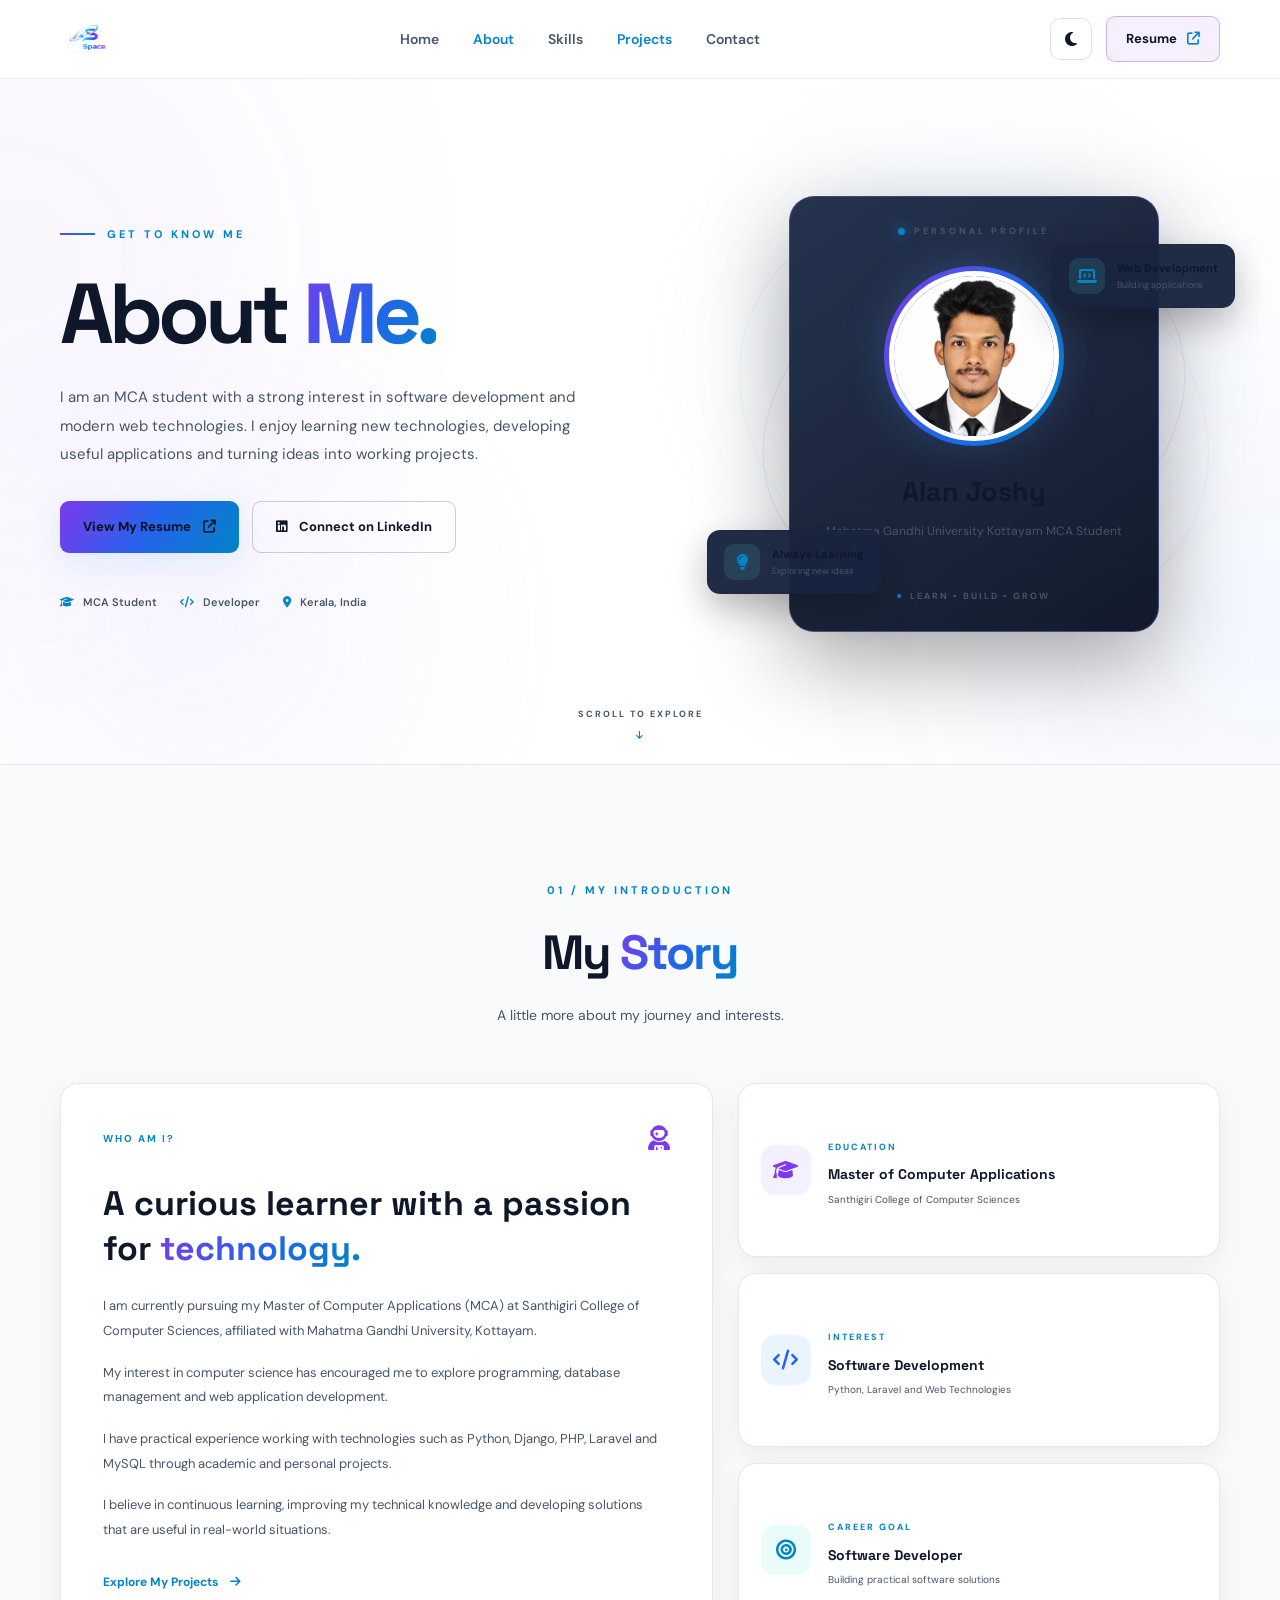
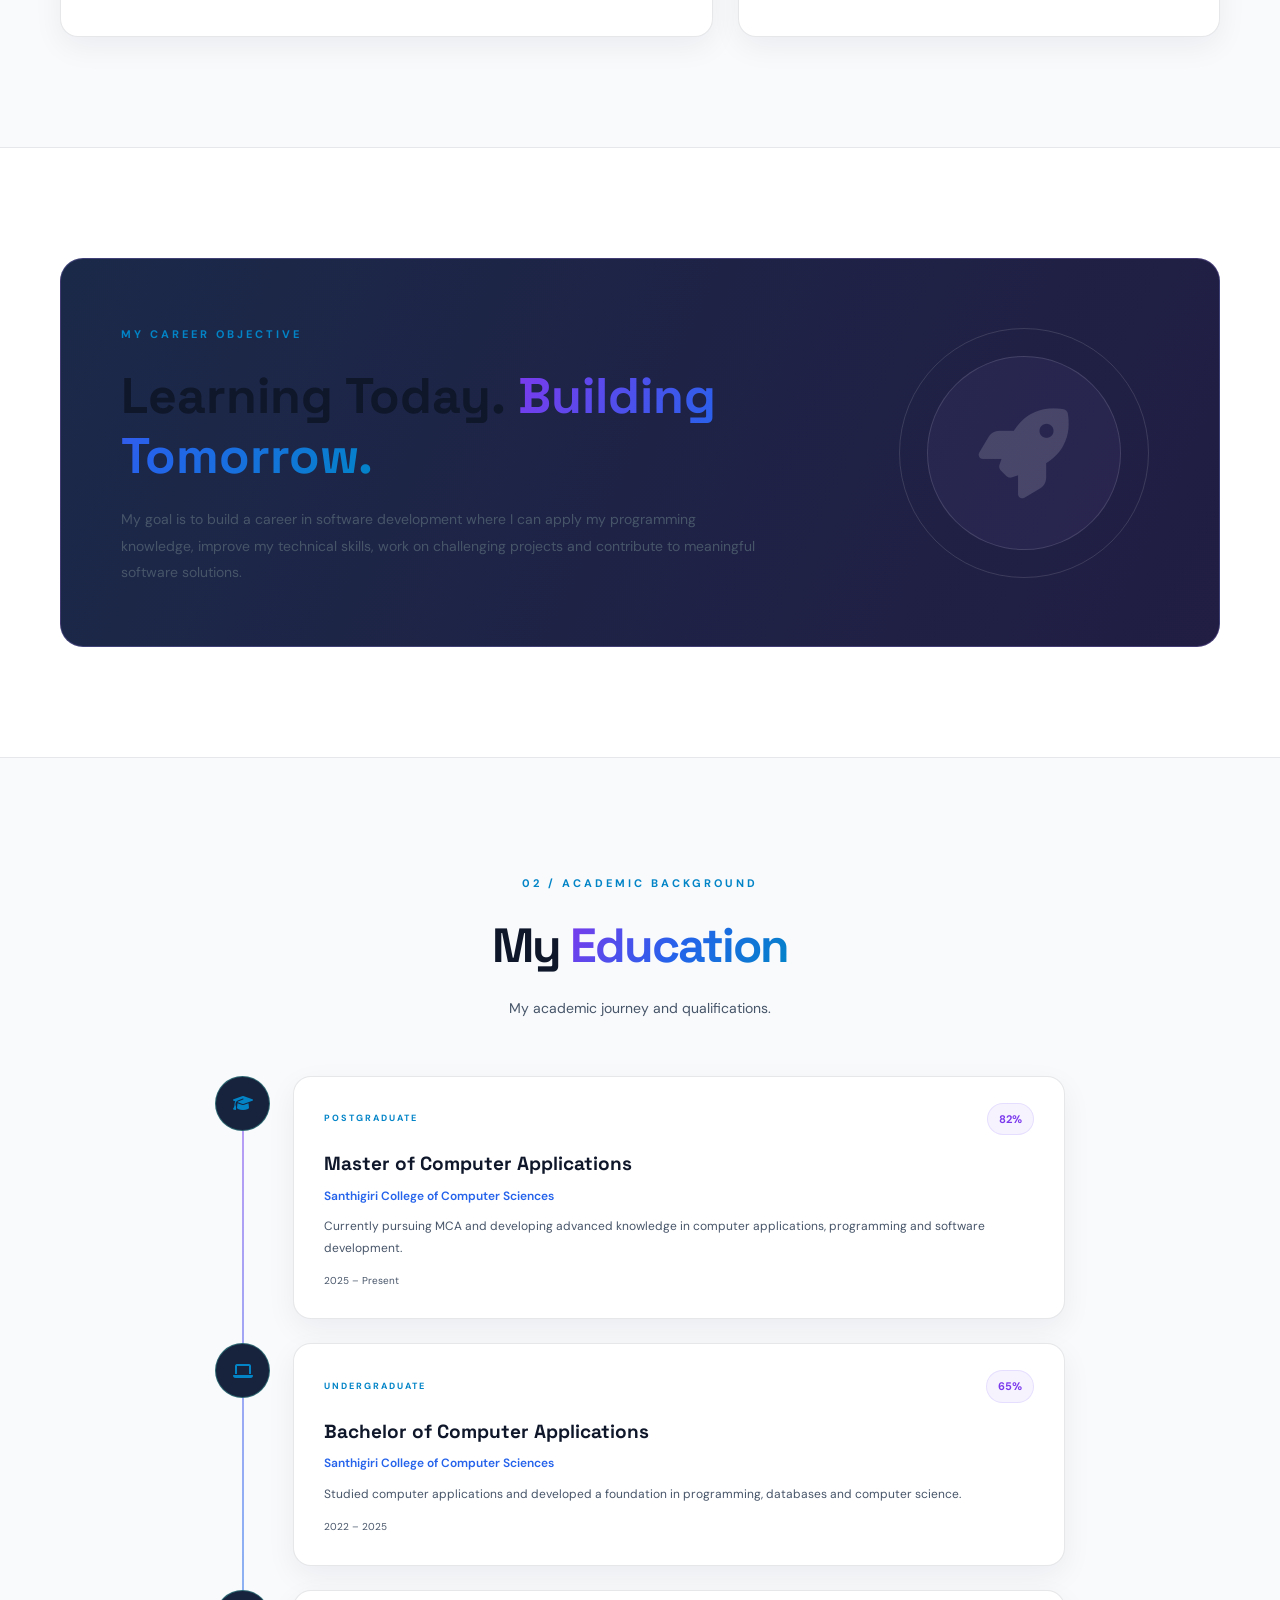
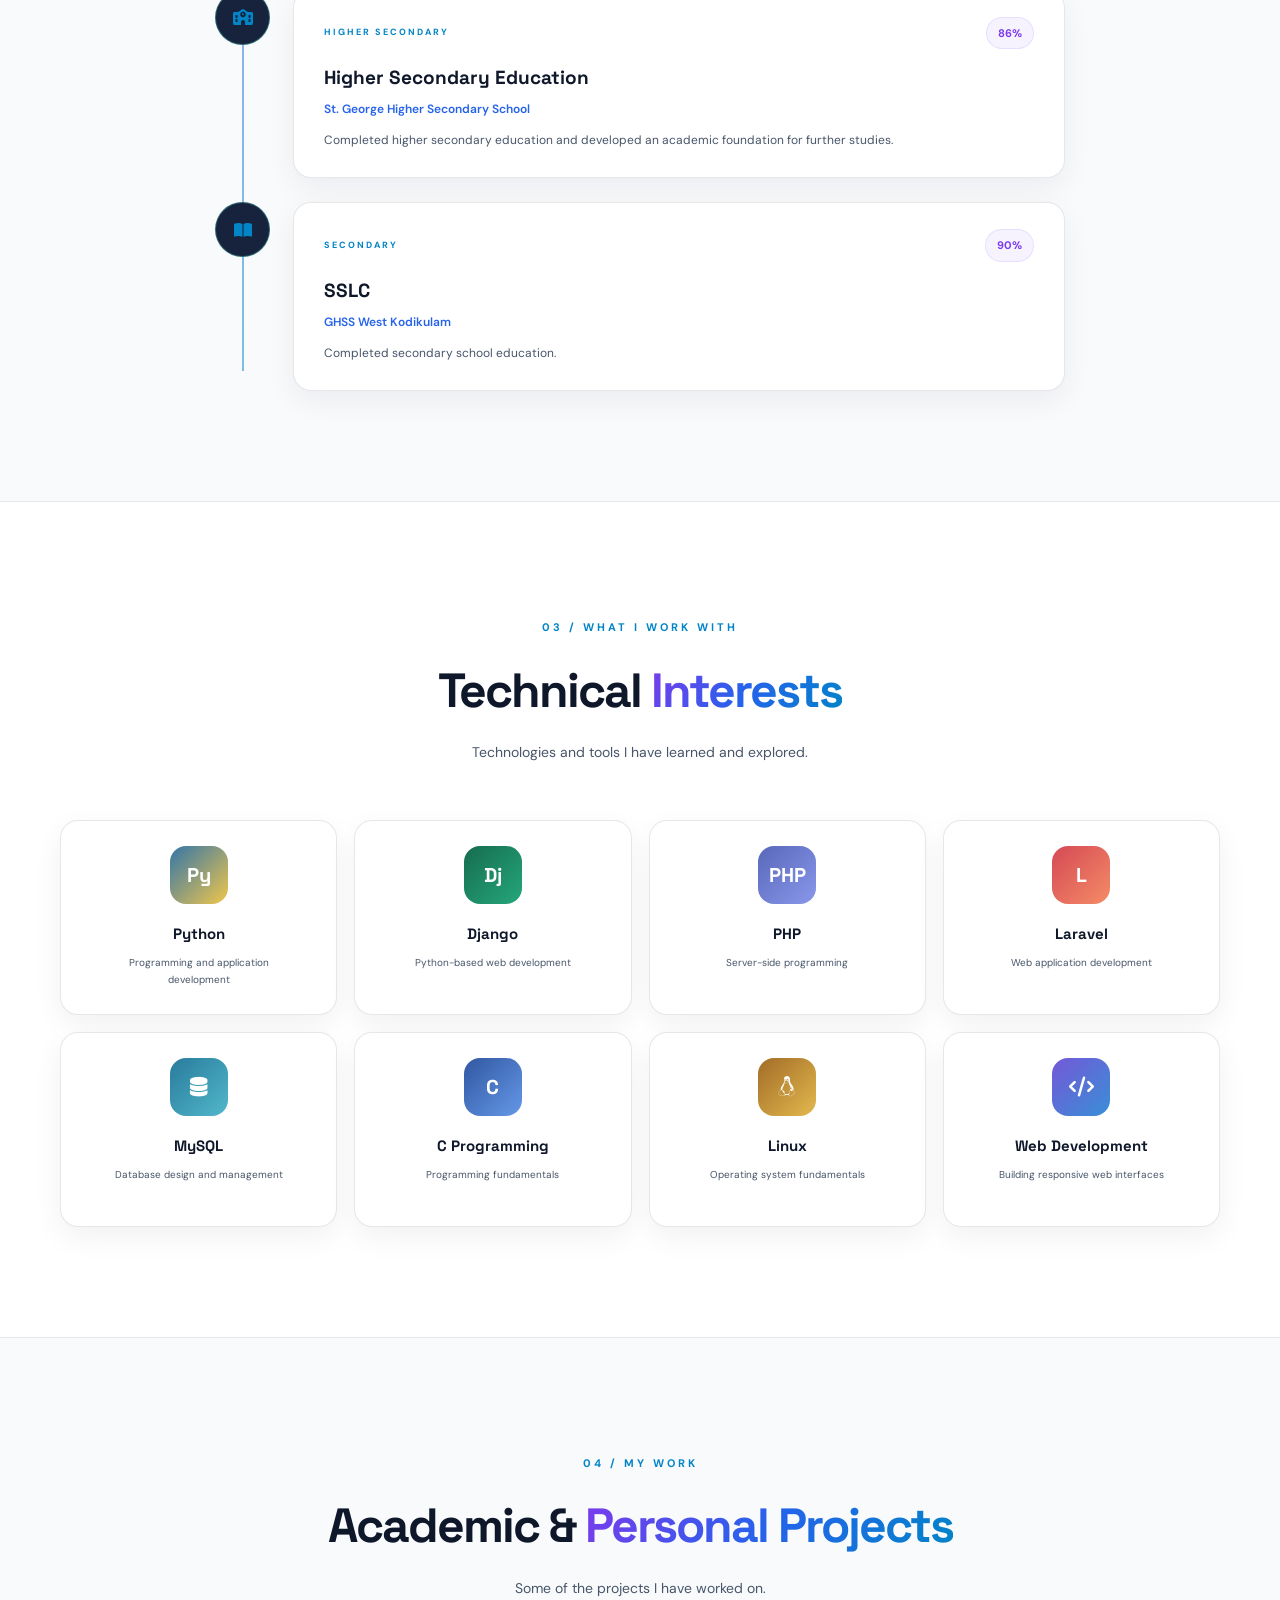
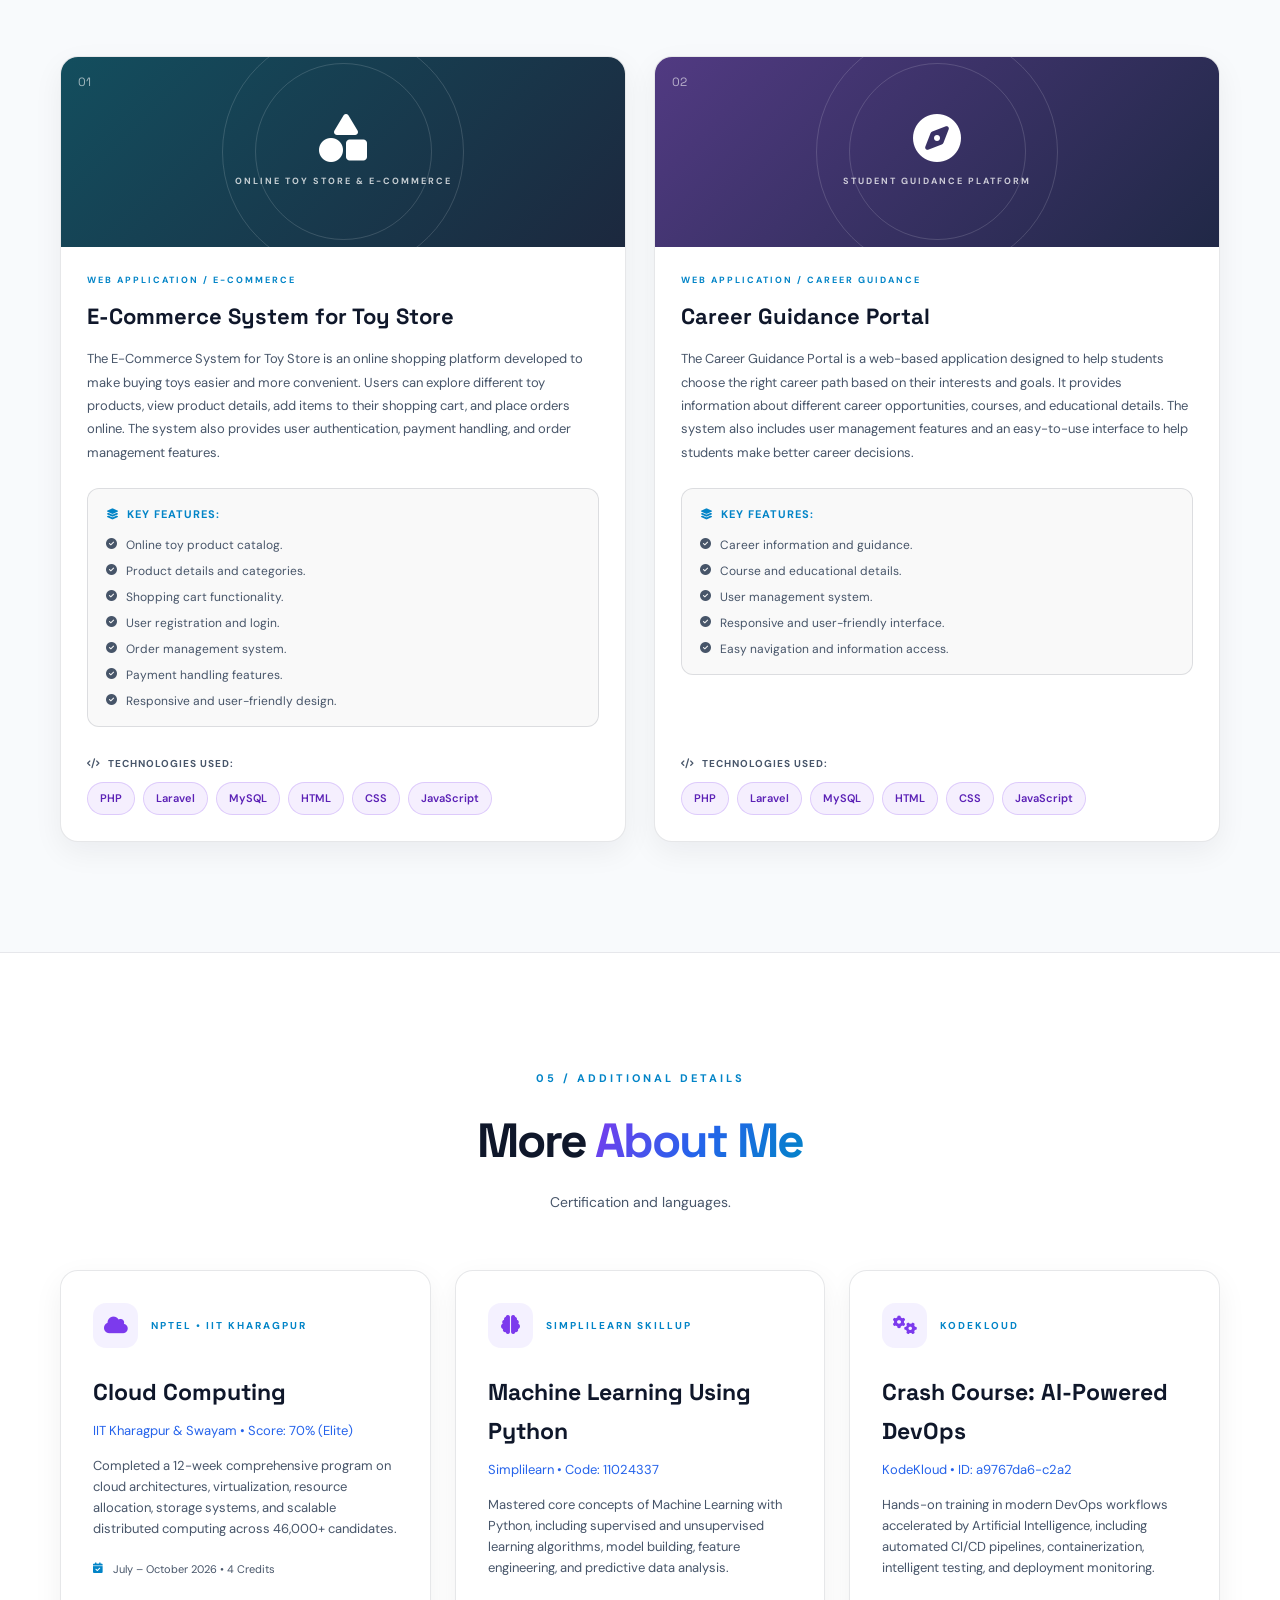
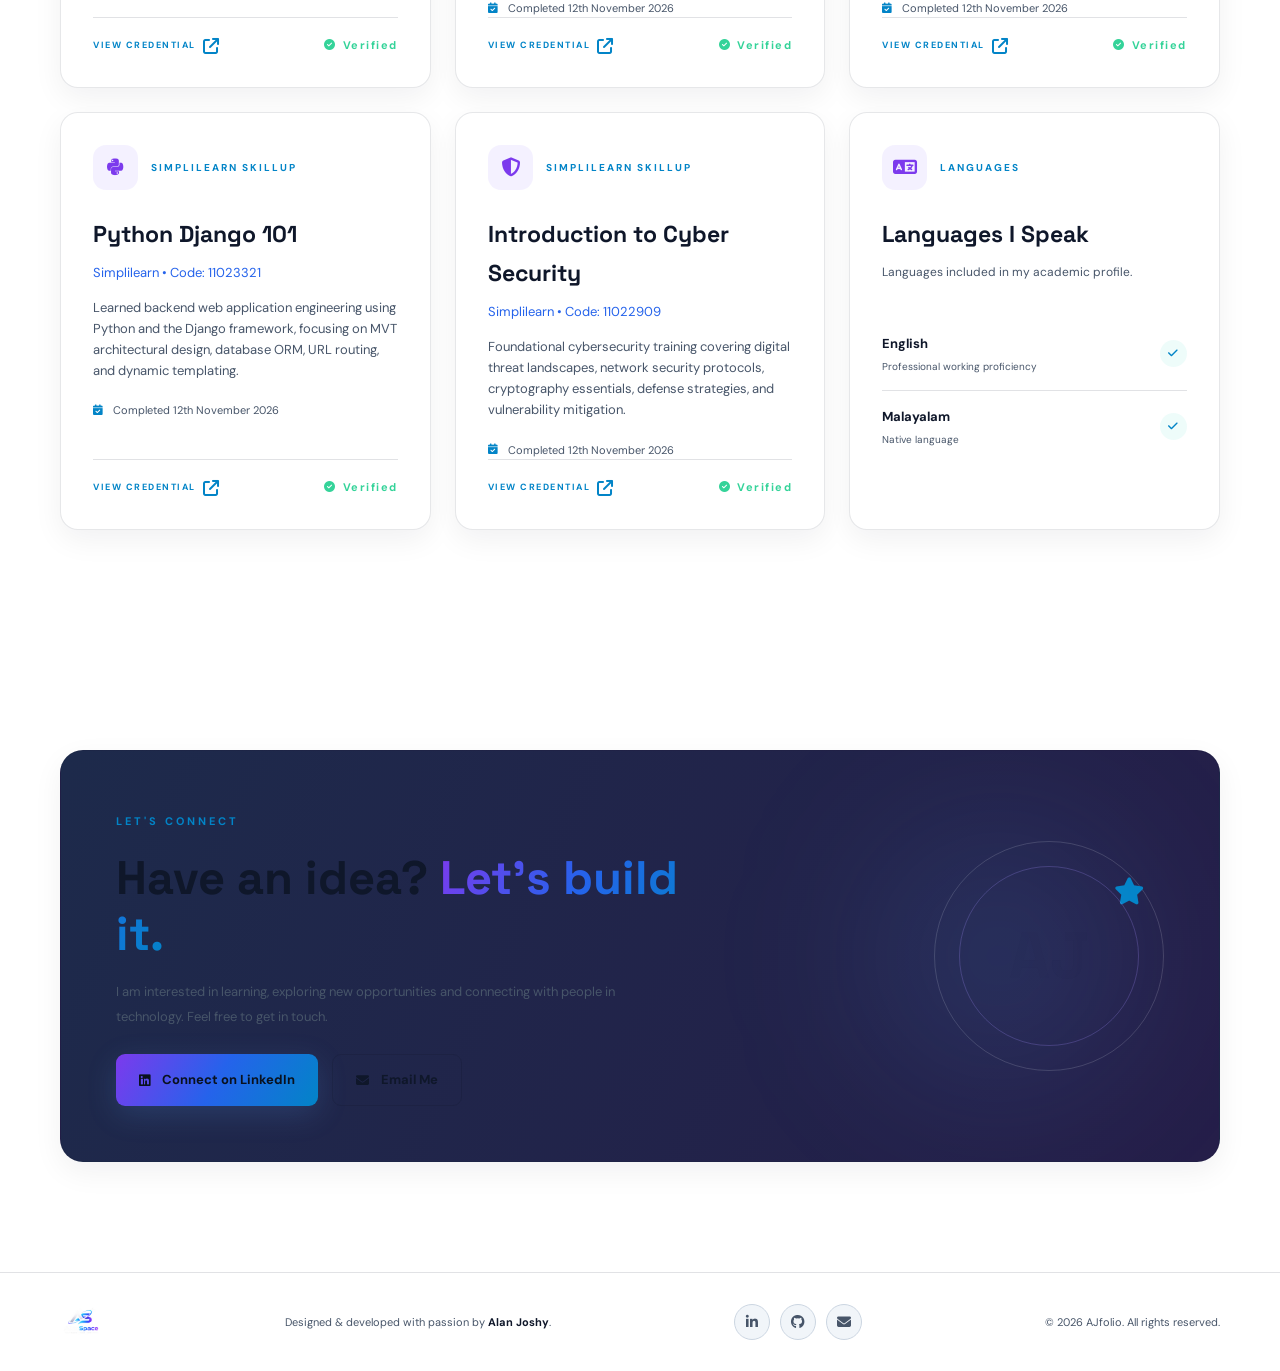
==== about.html @ fa3f9664 "first commit" ====
<!DOCTYPE html>
<html lang="en">
<head>
    <meta charset="UTF-8">
    <meta name="viewport" content="width=device-width, initial-scale=1.0">

    <title>About Me | AJfolio</title>

    <meta name="description" content="Learn more about my education, technical interests, projects and career goals.">

    <!-- Google Fonts -->
    <link rel="preconnect" href="https://fonts.googleapis.com">
    <link rel="preconnect" href="https://fonts.gstatic.com" crossorigin>

    <link href="https://fonts.googleapis.com/css2?family=DM+Sans:wght@400;500;600;700&family=Space+Grotesk:wght@400;500;600;700&display=swap" rel="stylesheet">

    <!-- Font Awesome -->
    <link rel="stylesheet"
          href="https://cdnjs.cloudflare.com/ajax/libs/font-awesome/6.5.2/css/all.min.css">

    <link rel="icon" type="image/png" href="Assets/images/logo.png">
    <script>
        (function() {
            var saved = localStorage.getItem('theme');
            var pref = saved || (window.matchMedia('(prefers-color-scheme: light)').matches ? 'light' : 'dark');
            document.documentElement.setAttribute('data-theme', pref);
        })();
    </script>

    <!-- Main CSS -->
    <link rel="stylesheet" href="Assets/css/style.css">

    <!-- About CSS -->
    <link rel="stylesheet" href="Assets/css/about.css">
</head>

<body class="about-page">

    <!-- Background Effects -->
    <div class="background-glow glow-one"></div>
    <div class="background-glow glow-two"></div>

    <!-- ================= HEADER ================= -->

    <header class="header">
        <nav class="navbar container">

            <a href="index.html" class="logo" aria-label="AlanSpace Home">
                <img src="Assets/images/logo.png" alt="AlanSpace" class="logo-img">
            </a>

            <ul class="nav-links" id="navLinks">
                <li><a href="index.html">Home</a></li>
                <li><a href="about.html" class="active">About</a></li>
                <li><a href="#skills">Skills</a></li>
                <li><a href="#projects">Projects</a></li>
                <li><a href="index.html#contact">Contact</a></li>
            </ul>

            <div class="nav-actions">
                <button class="theme-toggle" id="themeToggle" type="button" aria-label="Toggle light and dark theme" title="Toggle white/black background">
                    <i class="fa-solid fa-sun"></i>
                </button>

                <a href="Assets/documents/Alan_Joshy_CV.pdf"    
                   class="nav-resume"
                   target="_blank"
                   rel="noopener">
                    Resume <span><i class="fa-solid fa-arrow-up-right-from-square"></i></span>
                </a>
            </div>

            <button class="menu-toggle"
                    id="menuToggle"
                    type="button"
                    aria-label="Open navigation menu"
                    aria-expanded="false"
                    aria-controls="navLinks">
                <span></span>
                <span></span>
                <span></span>
            </button>

        </nav>
    </header>


    <main>

        <!-- ================= HERO ================= -->

        <section class="about-hero">

            <div class="container about-hero-grid">

                <div class="about-hero-content reveal">

                    <div class="about-eyebrow">
                        <span class="eyebrow-line"></span>
                        GET TO KNOW ME
                    </div>

                    <h1>
                        About <span class="gradient-text">Me.</span>
                    </h1>

                    <p class="about-hero-description">
                        I am an MCA student with a strong interest in software
                        development and modern web technologies. I enjoy
                        learning new technologies, developing useful
                        applications and turning ideas into working projects.
                    </p>

                    <div class="about-hero-actions">

                        <a href="Assets/documents/Alan_Joshy_CV.pdf"    

                           class="btn btn-primary"
                           target="_blank"
                           rel="noopener">
                            View My Resume
                            <i class="fa-solid fa-arrow-up-right-from-square"></i>
                        </a>

                        <a href="https://www.linkedin.com/in/alan-joshy-00505a39b?utm_source=share_via&utm_content=profile&utm_medium=member_android" class="btn btn-outline" target="_blank" rel="noopener noreferrer" title="Connect on LinkedIn"><i class="fa-brands fa-linkedin"></i> Connect on LinkedIn</a>

                    </div>

                    <div class="about-quick-info">

                        <div>
                            <i class="fa-solid fa-graduation-cap"></i>
                            MCA Student
                        </div>

                        <div>
                            <i class="fa-solid fa-code"></i>
                            Developer
                        </div>

                        <div>
                            <i class="fa-solid fa-location-dot"></i>
                            Kerala, India
                        </div>

                    </div>

                </div>


                <!-- Profile Card -->

                <div class="about-hero-visual reveal">

                    <div class="about-orbit orbit-a"></div>
                    <div class="about-orbit orbit-b"></div>

                    <div class="about-image-frame">

                        <div class="image-top-label">
                            <span class="status-dot"></span>
                            PERSONAL PROFILE
                        </div>

                        <div class="about-profile-image">
                            <img src="Assets/images/profile.png"
                                 alt="My profile photo"
                                 onerror="this.style.display='none'; this.nextElementSibling.style.display='grid';">

                            <div class="about-image-fallback">
                                AJ
                            </div>
                        </div>

                        <h2>Alan Joshy</h2>

                        <p>Mahatma Gandhi University Kottayam MCA Student</p>

                        <div class="image-bottom-label">
                            <span class="label-dot"></span>
                            LEARN • BUILD • GROW
                        </div>

                    </div>

                    <div class="floating-note note-top">
                        <i class="fa-solid fa-laptop-code"></i>
                        <div>
                            <strong>Web Development</strong>
                            <small>Building applications</small>
                        </div>
                    </div>

                    <div class="floating-note note-bottom">
                        <i class="fa-solid fa-lightbulb"></i>
                        <div>
                            <strong>Always Learning</strong>
                            <small>Exploring new ideas</small>
                        </div>
                    </div>

                </div>

            </div>

            <div class="about-hero-bottom">
                <span>SCROLL TO EXPLORE</span>
                <i class="fa-solid fa-arrow-down"></i>
            </div>

        </section>


        <!-- ================= MY STORY ================= -->

        <section class="section about-story-section">

            <div class="container">

                <div class="section-heading reveal">
                    <span class="section-label">01 / MY INTRODUCTION</span>
                    <h2>My <span class="gradient-text">Story</span></h2>
                    <p>A little more about my journey and interests.</p>
                </div>


                <div class="story-layout">

                    <div class="story-main-card reveal">

                        <div class="story-card-top">
                            <span class="card-index">WHO AM I?</span>
                            <i class="fa-solid fa-user-astronaut"></i>
                        </div>

                        <h3>
                            A curious learner with a passion for
                            <span class="gradient-text">technology.</span>
                        </h3>

                        <p>
                            I am currently pursuing my Master of Computer
                            Applications (MCA) at Santhigiri College of
                            Computer Sciences, affiliated with Mahatma Gandhi
                            University, Kottayam.
                        </p>

                        <p>
                            My interest in computer science has encouraged
                            me to explore programming, database management
                            and web application development.
                        </p>

                        <p>
                            I have practical experience working with
                            technologies such as Python, Django, PHP,
                            Laravel and MySQL through academic and personal
                            projects.
                        </p>

                        <p>
                            I believe in continuous learning, improving my
                            technical knowledge and developing solutions
                            that are useful in real-world situations.
                        </p>

                        <a href="index.html#projects" class="story-link">
                            Explore My Projects
                            <i class="fa-solid fa-arrow-right"></i>
                        </a>

                    </div>


                    <div class="story-side">

                        <div class="story-info-card reveal">

                            <div class="story-info-icon purple-icon">
                                <i class="fa-solid fa-graduation-cap"></i>
                            </div>

                            <div>
                                <span>EDUCATION</span>
                                <h4>Master of Computer Applications</h4>
                                <p>Santhigiri College of Computer Sciences</p>
                            </div>

                        </div>


                        <div class="story-info-card reveal">

                            <div class="story-info-icon blue-icon">
                                <i class="fa-solid fa-code"></i>
                            </div>

                            <div>
                                <span>INTEREST</span>
                                <h4>Software Development</h4>
                                <p>Python, Laravel and Web Technologies</p>
                            </div>

                        </div>


                        <div class="story-info-card reveal">

                            <div class="story-info-icon cyan-icon">
                                <i class="fa-solid fa-bullseye"></i>
                            </div>

                            <div>
                                <span>CAREER GOAL</span>
                                <h4>Software Developer</h4>
                                <p>Building practical software solutions</p>
                            </div>

                        </div>

                    </div>

                </div>

            </div>

        </section>


        <!-- ================= CAREER OBJECTIVE ================= -->

        <section class="section objective-section">

            <div class="container">

                <div class="objective-card reveal">

                    <div class="objective-content">

                        <span class="section-label">MY CAREER OBJECTIVE</span>

                        <h2>
                            Learning Today.
                            <span class="gradient-text">Building Tomorrow.</span>
                        </h2>

                        <p>
                            My goal is to build a career in software
                            development where I can apply my programming
                            knowledge, improve my technical skills, work
                            on challenging projects and contribute to
                            meaningful software solutions.
                        </p>

                    </div>

                    <div class="objective-decoration">
                        <div class="objective-circle circle-one"></div>
                        <div class="objective-circle circle-two"></div>
                        <i class="fa-solid fa-rocket"></i>
                    </div>

                </div>

            </div>

        </section>


        <!-- ================= EDUCATION ================= -->

        <section class="section education-section">

            <div class="container">

                <div class="section-heading reveal">
                    <span class="section-label">02 / ACADEMIC BACKGROUND</span>
                    <h2>My <span class="gradient-text">Education</span></h2>
                    <p>My academic journey and qualifications.</p>
                </div>


                <div class="education-timeline">

                    <div class="education-item reveal">

                        <div class="education-marker">
                            <i class="fa-solid fa-graduation-cap"></i>
                        </div>

                        <div class="education-card">

                            <div class="education-top">
                                <span class="education-level">POSTGRADUATE</span>
                                <span class="education-score">82%</span>
                            </div>

                            <h3>Master of Computer Applications</h3>

                            <h4>Santhigiri College of Computer Sciences</h4>

                            <p>
                                Currently pursuing MCA and developing
                                advanced knowledge in computer applications,
                                programming and software development.
                            </p>

                            <span class="education-period">2025 – Present</span>

                        </div>

                    </div>


                    <div class="education-item reveal">

                        <div class="education-marker">
                            <i class="fa-solid fa-laptop"></i>
                        </div>

                        <div class="education-card">

                            <div class="education-top">
                                <span class="education-level">UNDERGRADUATE</span>
                                <span class="education-score">65%</span>
                            </div>

                            <h3>Bachelor of Computer Applications</h3>

                            <h4>Santhigiri College of Computer Sciences</h4>

                            <p>
                                Studied computer applications and developed
                                a foundation in programming, databases and
                                computer science.
                            </p>

                            <span class="education-period">2022 – 2025</span>

                        </div>

                    </div>


                    <div class="education-item reveal">

                        <div class="education-marker">
                            <i class="fa-solid fa-school"></i>
                        </div>

                        <div class="education-card">

                            <div class="education-top">
                                <span class="education-level">HIGHER SECONDARY</span>
                                <span class="education-score">86%</span>
                            </div>

                            <h3>Higher Secondary Education</h3>

                            <h4>St. George Higher Secondary School</h4>

                            <p>
                                Completed higher secondary education and
                                developed an academic foundation for
                                further studies.
                            </p>

                        </div>

                    </div>


                    <div class="education-item reveal">

                        <div class="education-marker">
                            <i class="fa-solid fa-book-open"></i>
                        </div>

                        <div class="education-card">

                            <div class="education-top">
                                <span class="education-level">SECONDARY</span>
                                <span class="education-score">90%</span>
                            </div>

                            <h3>SSLC</h3>

                            <h4>GHSS West Kodikulam</h4>

                            <p>
                                Completed secondary school education.
                            </p>

                        </div>

                    </div>

                </div>

            </div>

        </section>


        <!-- ================= TECHNICAL INTERESTS ================= -->

        <section class="section interests-section" id="skills">

            <div class="container">

                <div class="section-heading reveal">
                    <span class="section-label">03 / WHAT I WORK WITH</span>
                    <h2>Technical <span class="gradient-text">Interests</span></h2>
                    <p>Technologies and tools I have learned and explored.</p>
                </div>


                <div class="interest-grid">

                    <div class="interest-card reveal">
                        <div class="interest-icon python-icon">Py</div>
                        <h3>Python</h3>
                        <p>Programming and application development</p>
                    </div>

                    <div class="interest-card reveal">
                        <div class="interest-icon django-icon">Dj</div>
                        <h3>Django</h3>
                        <p>Python-based web development</p>
                    </div>

                    <div class="interest-card reveal">
                        <div class="interest-icon php-icon">PHP</div>
                        <h3>PHP</h3>
                        <p>Server-side programming</p>
                    </div>

                    <div class="interest-card reveal">
                        <div class="interest-icon laravel-icon">L</div>
                        <h3>Laravel</h3>
                        <p>Web application development</p>
                    </div>

                    <div class="interest-card reveal">
                        <div class="interest-icon mysql-icon">
                            <i class="fa-solid fa-database"></i>
                        </div>
                        <h3>MySQL</h3>
                        <p>Database design and management</p>
                    </div>

                    <div class="interest-card reveal">
                        <div class="interest-icon c-icon">C</div>
                        <h3>C Programming</h3>
                        <p>Programming fundamentals</p>
                    </div>

                    <div class="interest-card reveal">
                        <div class="interest-icon linux-icon">
                            <i class="fa-brands fa-linux"></i>
                        </div>
                        <h3>Linux</h3>
                        <p>Operating system fundamentals</p>
                    </div>

                    <div class="interest-card reveal">
                        <div class="interest-icon web-icon">
                            <i class="fa-solid fa-code"></i>
                        </div>
                        <h3>Web Development</h3>
                        <p>Building responsive web interfaces</p>
                    </div>

                </div>

            </div>

        </section>


        <!-- ================= PROJECTS ================= -->

        <section class="section about-projects-section" id="projects">

            <div class="container">

                <div class="section-heading reveal">
                    <span class="section-label">04 / MY WORK</span>
                    <h2>Academic & <span class="gradient-text">Personal Projects</span></h2>
                    <p>Some of the projects I have worked on.</p>
                </div>


                <div class="about-project-grid">

                    <!-- Project 1: E-Commerce System for Toy Store -->
                    <article class="about-project-card reveal">

                        <div class="about-project-art art-toystore">
                            <span class="project-art-number">01</span>
                            <i class="fa-solid fa-shapes"></i>
                            <span class="art-caption">ONLINE TOY STORE &amp; E-COMMERCE</span>
                        </div>

                        <div class="about-project-body">
                            <span class="project-type">WEB APPLICATION / E-COMMERCE</span>
                            <h3>E-Commerce System for Toy Store</h3>
                            <p>
                                The E-Commerce System for Toy Store is an online shopping platform developed to make buying toys easier and more convenient. Users can explore different toy products, view product details, add items to their shopping cart, and place orders online. The system also provides user authentication, payment handling, and order management features.
                            </p>

                            <div class="about-project-features">
                                <span class="features-title"><i class="fa-solid fa-layer-group"></i> Key Features:</span>
                                <ul>
                                    <li><i class="fa-solid fa-circle-check"></i> Online toy product catalog.</li>
                                    <li><i class="fa-solid fa-circle-check"></i> Product details and categories.</li>
                                    <li><i class="fa-solid fa-circle-check"></i> Shopping cart functionality.</li>
                                    <li><i class="fa-solid fa-circle-check"></i> User registration and login.</li>
                                    <li><i class="fa-solid fa-circle-check"></i> Order management system.</li>
                                    <li><i class="fa-solid fa-circle-check"></i> Payment handling features.</li>
                                    <li><i class="fa-solid fa-circle-check"></i> Responsive and user-friendly design.</li>
                                </ul>
                            </div>

                            <div class="about-project-tech-header">
                                <i class="fa-solid fa-code"></i> Technologies Used:
                            </div>
                            <div class="about-project-tags">
                                <span>PHP</span>
                                <span>Laravel</span>
                                <span>MySQL</span>
                                <span>HTML</span>
                                <span>CSS</span>
                                <span>JavaScript</span>
                            </div>

                        </div>

                    </article>


                    <!-- Project 2: Career Guidance Portal -->
                    <article class="about-project-card reveal">

                        <div class="about-project-art art-career">
                            <span class="project-art-number">02</span>
                            <i class="fa-solid fa-compass"></i>
                            <span class="art-caption">STUDENT GUIDANCE PLATFORM</span>
                        </div>

                        <div class="about-project-body">
                            <span class="project-type">WEB APPLICATION / CAREER GUIDANCE</span>
                            <h3>Career Guidance Portal</h3>
                            <p>
                                The Career Guidance Portal is a web-based application designed to help students choose the right career path based on their interests and goals. It provides information about different career opportunities, courses, and educational details. The system also includes user management features and an easy-to-use interface to help students make better career decisions.
                            </p>

                            <div class="about-project-features">
                                <span class="features-title"><i class="fa-solid fa-layer-group"></i> Key Features:</span>
                                <ul>
                                    <li><i class="fa-solid fa-circle-check"></i> Career information and guidance.</li>
                                    <li><i class="fa-solid fa-circle-check"></i> Course and educational details.</li>
                                    <li><i class="fa-solid fa-circle-check"></i> User management system.</li>
                                    <li><i class="fa-solid fa-circle-check"></i> Responsive and user-friendly interface.</li>
                                    <li><i class="fa-solid fa-circle-check"></i> Easy navigation and information access.</li>
                                </ul>
                            </div>

                            <div class="about-project-tech-header">
                                <i class="fa-solid fa-code"></i> Technologies Used:
                            </div>
                            <div class="about-project-tags">
                                <span>PHP</span>
                                <span>Laravel</span>
                                <span>MySQL</span>
                                <span>HTML</span>
                                <span>CSS</span>
                                <span>JavaScript</span>
                            </div>

                        </div>

                    </article>

                </div>

            </div>

        </section>


        <!-- ================= CERTIFICATION & LANGUAGES ================= -->

        <section class="section extra-section">

            <div class="container">

                <div class="section-heading reveal">
                    <span class="section-label">05 / ADDITIONAL DETAILS</span>
                    <h2>More <span class="gradient-text">About Me</span></h2>
                    <p>Certification and languages.</p>
                </div>


                <div class="extra-grid">

                    <!-- 1. Cloud Computing -->
                    <div class="extra-card reveal">
                        <div class="extra-card-heading">
                            <div class="extra-icon">
                                <i class="fa-solid fa-cloud"></i>
                            </div>
                            <span>NPTEL • IIT KHARAGPUR</span>
                        </div>
                        <h3>Cloud Computing</h3>
                        <p class="certificate-provider">
                            IIT Kharagpur & Swayam • Score: 70% (Elite)
                        </p>
                        <p class="certificate-description">
                            Completed a 12-week comprehensive program on cloud architectures, virtualization, resource allocation, storage systems, and scalable distributed computing across 46,000+ candidates.
                        </p>
                        <div class="certificate-detail">
                            <i class="fa-solid fa-calendar-check"></i>
                            July – October 2026 • 4 Credits
                        </div>
                        <div class="certificate-footer">
                            <a href="Assets/documents/Cloud_Computing_NPTEL_IIT_Kharagpur.pdf"
                               class="certificate-link"
                               target="_blank"
                               rel="noopener">
                                <span>VIEW CREDENTIAL</span>
                                <i class="fa-solid fa-arrow-up-right-from-square"></i>
                            </a>
                            <span class="certificate-badge"><i class="fa-solid fa-circle-check"></i> Verified</span>
                        </div>
                    </div>

                    <!-- 2. Machine Learning Using Python -->
                    <div class="extra-card reveal">
                        <div class="extra-card-heading">
                            <div class="extra-icon">
                                <i class="fa-solid fa-brain"></i>
                            </div>
                            <span>SIMPLILEARN SKILLUP</span>
                        </div>
                        <h3>Machine Learning Using Python</h3>
                        <p class="certificate-provider">
                            Simplilearn • Code: 11024337
                        </p>
                        <p class="certificate-description">
                            Mastered core concepts of Machine Learning with Python, including supervised and unsupervised learning algorithms, model building, feature engineering, and predictive data analysis.
                        </p>
                        <div class="certificate-detail">
                            <i class="fa-solid fa-calendar-check"></i>
                            Completed 12th November 2026
                        </div>
                        <div class="certificate-footer">
                            <a href="Assets/documents/Machine_Learning_Using_Python_Simplilearn.pdf"
                               class="certificate-link"
                               target="_blank"
                               rel="noopener">
                                <span>VIEW CREDENTIAL</span>
                                <i class="fa-solid fa-arrow-up-right-from-square"></i>
                            </a>
                            <span class="certificate-badge"><i class="fa-solid fa-circle-check"></i> Verified</span>
                        </div>
                    </div>

                    <!-- 3. AI-Powered DevOps -->
                    <div class="extra-card reveal">
                        <div class="extra-card-heading">
                            <div class="extra-icon">
                                <i class="fa-solid fa-gears"></i>
                            </div>
                            <span>KODEKLOUD</span>
                        </div>
                        <h3>Crash Course: AI-Powered DevOps</h3>
                        <p class="certificate-provider">
                            KodeKloud • ID: a9767da6-c2a2
                        </p>
                        <p class="certificate-description">
                            Hands-on training in modern DevOps workflows accelerated by Artificial Intelligence, including automated CI/CD pipelines, containerization, intelligent testing, and deployment monitoring.
                        </p>
                        <div class="certificate-detail">
                            <i class="fa-solid fa-calendar-check"></i>
                            Completed 12th November 2026
                        </div>
                        <div class="certificate-footer">
                            <a href="Assets/documents/AI_Powered_DevOps_KodeKloud.pdf"
                               class="certificate-link"
                               target="_blank"
                               rel="noopener">
                                <span>VIEW CREDENTIAL</span>
                                <i class="fa-solid fa-arrow-up-right-from-square"></i>
                            </a>
                            <span class="certificate-badge"><i class="fa-solid fa-circle-check"></i> Verified</span>
                        </div>
                    </div>

                    <!-- 4. Python Django 101 -->
                    <div class="extra-card reveal">
                        <div class="extra-card-heading">
                            <div class="extra-icon">
                                <i class="fa-brands fa-python"></i>
                            </div>
                            <span>SIMPLILEARN SKILLUP</span>
                        </div>
                        <h3>Python Django 101</h3>
                        <p class="certificate-provider">
                            Simplilearn • Code: 11023321
                        </p>
                        <p class="certificate-description">
                            Learned backend web application engineering using Python and the Django framework, focusing on MVT architectural design, database ORM, URL routing, and dynamic templating.
                        </p>
                        <div class="certificate-detail">
                            <i class="fa-solid fa-calendar-check"></i>
                            Completed 12th November 2026
                        </div>
                        <div class="certificate-footer">
                            <a href="Assets/documents/Python_Django_101_Simplilearn.pdf"
                               class="certificate-link"
                               target="_blank"
                               rel="noopener">
                                <span>VIEW CREDENTIAL</span>
                                <i class="fa-solid fa-arrow-up-right-from-square"></i>
                            </a>
                            <span class="certificate-badge"><i class="fa-solid fa-circle-check"></i> Verified</span>
                        </div>
                    </div>

                    <!-- 5. Introduction to Cyber Security -->
                    <div class="extra-card reveal">
                        <div class="extra-card-heading">
                            <div class="extra-icon">
                                <i class="fa-solid fa-shield-halved"></i>
                            </div>
                            <span>SIMPLILEARN SKILLUP</span>
                        </div>
                        <h3>Introduction to Cyber Security</h3>
                        <p class="certificate-provider">
                            Simplilearn • Code: 11022909
                        </p>
                        <p class="certificate-description">
                            Foundational cybersecurity training covering digital threat landscapes, network security protocols, cryptography essentials, defense strategies, and vulnerability mitigation.
                        </p>
                        <div class="certificate-detail">
                            <i class="fa-solid fa-calendar-check"></i>
                            Completed 12th November 2026
                        </div>
                        <div class="certificate-footer">
                            <a href="Assets/documents/Introduction_to_Cyber_Security_Simplilearn.pdf"
                               class="certificate-link"
                               target="_blank"
                               rel="noopener">
                                <span>VIEW CREDENTIAL</span>
                                <i class="fa-solid fa-arrow-up-right-from-square"></i>
                            </a>
                            <span class="certificate-badge"><i class="fa-solid fa-circle-check"></i> Verified</span>
                        </div>
                    </div>

                    <!-- 6. Languages -->
                    <div class="extra-card reveal">
                        <div class="extra-card-heading">
                            <div class="extra-icon">
                                <i class="fa-solid fa-language"></i>
                            </div>
                            <span>LANGUAGES</span>
                        </div>
                        <h3>Languages I Speak</h3>
                        <p class="language-description">
                            Languages included in my academic profile.
                        </p>
                        <div class="language-item" style="margin-top: 15px;">
                            <div>
                                <span>English</span>
                                <small>Professional working proficiency</small>
                            </div>
                            <i class="fa-solid fa-check"></i>
                        </div>
                        <div class="language-item">
                            <div>
                                <span>Malayalam</span>
                                <small>Native language</small>
                            </div>
                            <i class="fa-solid fa-check"></i>
                        </div>
                    </div>

                </div>

            </div>

        </section>


        <!-- ================= CONTACT CTA ================= -->

        <section class="section about-cta-section">

            <div class="container">

                <div class="about-cta-card reveal">

                    <div class="about-cta-content">

                        <span class="section-label">LET'S CONNECT</span>

                        <h2>
                            Have an idea?
                            <span class="gradient-text">Let's build it.</span>
                        </h2>

                        <p>
                            I am interested in learning, exploring new
                            opportunities and connecting with people in
                            technology. Feel free to get in touch.
                        </p>

                        <div class="about-cta-actions">
                            <a href="https://www.linkedin.com/in/alan-joshy-00505a39b?utm_source=share_via&utm_content=profile&utm_medium=member_android" class="btn btn-primary" target="_blank" rel="noopener noreferrer" title="Connect on LinkedIn">
                                <i class="fa-brands fa-linkedin"></i> Connect on LinkedIn
                            </a>
                            <a href="mailto:alanjoshy.dev@gmail.com" class="btn btn-outline" title="Email Alan">
                                <i class="fa-solid fa-envelope"></i> Email Me
                            </a>
                        </div>

                    </div>

                    <div class="cta-symbol">
                        AJ
                        <i class="fa-solid fa-star"></i>
                    </div>

                    <div class="cta-glow"></div>

                </div>

            </div>

        </section>

    </main>


    <!-- ================= FOOTER ================= -->

    <footer class="footer">

        <div class="container footer-content">

            <a href="index.html" class="logo" aria-label="AlanSpace Home">
                <img src="Assets/images/logo.png" alt="AlanSpace" class="logo-img">
            </a>

            <p>
                Designed & developed with passion by
                <strong>Alan Joshy</strong>.
            </p>

            <div class="footer-socials">
                <a href="https://www.linkedin.com/in/alan-joshy-00505a39b?utm_source=share_via&utm_content=profile&utm_medium=member_android" target="_blank" rel="noopener noreferrer" aria-label="LinkedIn" title="Connect on LinkedIn">
                    <i class="fa-brands fa-linkedin-in"></i>
                </a>
                <a href="https://github.com/" target="_blank" rel="noopener noreferrer" aria-label="GitHub" title="GitHub">
                    <i class="fa-brands fa-github"></i>
                </a>
                <a href="mailto:alanjoshy.dev@gmail.com" aria-label="Email" title="Email Alan Joshy">
                    <i class="fa-solid fa-envelope"></i>
                </a>
            </div>

            <p>
                © <span id="year"></span> AJfolio. All rights reserved.
            </p>

        </div>

    </footer>


    <!-- Back To Top -->

    <button class="back-to-top"
            id="backToTop"
            type="button"
            aria-label="Back to top">
        <i class="fa-solid fa-arrow-up"></i>
    </button>


    <!-- JavaScript -->
    <script src="Assets/js/script.js"></script>

</body>
</html>
---- Assets/css/style.css ----
/* ================================
   AJFOLIO - MODERN PORTFOLIO DESIGN
================================ */

:root {
    --bg: #090d1b;
    --bg-soft: #10172a;
    --card: rgba(21, 30, 52, 0.78);
    --card-solid: #151e34;
    --text: #f4f6ff;
    --muted: #a3aec5;
    --purple: #a78bfa;
    --blue: #5da9ff;
    --cyan: #55e6d0;
    --border: rgba(255, 255, 255, 0.09);
    --gradient: linear-gradient(120deg, #a78bfa, #5da9ff, #55e6d0);
    --font: "DM Sans", sans-serif;
    --heading: "Space Grotesk", sans-serif;
}

* {
    margin: 0;
    padding: 0;
    box-sizing: border-box;
}

html {
    scroll-behavior: smooth;
    scroll-padding-top: 90px;
}

body {
    min-width: 320px;
    overflow-x: hidden;
    background: var(--bg);
    color: var(--text);
    font-family: var(--font);
    line-height: 1.7;
}

a {
    color: inherit;
    text-decoration: none;
}

button {
    font: inherit;
}

.container {
    width: min(1160px, calc(100% - 48px));
    margin: auto;
}

.section {
    padding: 110px 0;
    position: relative;
}

/* Background decoration */

.background-glow {
    position: fixed;
    width: 430px;
    height: 430px;
    border-radius: 50%;
    filter: blur(130px);
    opacity: 0.13;
    pointer-events: none;
    z-index: -1;
}

.glow-one {
    top: 5%;
    left: -200px;
    background: var(--purple);
}

.glow-two {
    right: -200px;
    top: 45%;
    background: var(--blue);
}

/* Header */

.header {
    position: sticky;
    top: 0;
    z-index: 1000;
    background: rgba(9, 13, 27, 0.82);
    backdrop-filter: blur(18px);
    border-bottom: 1px solid var(--border);
}

.navbar {
    min-height: 78px;
    display: flex;
    align-items: center;
    justify-content: space-between;
    gap: 25px;
}

.logo {
    display: inline-flex;
    align-items: center;
    text-decoration: none;
    line-height: 1;
    font-family: var(--heading);
    font-size: 32px;
    font-weight: 700;
    letter-spacing: -2px;
}

.logo-img {
    height: 50px;
    width: auto;
    max-height: 54px;
    object-fit: contain;
    display: block;
    transition: transform 0.3s ease, filter 0.3s ease;
}

.logo:hover .logo-img {
    transform: scale(1.05);
    filter: drop-shadow(0 0 12px rgba(56, 189, 248, 0.45));
}

.logo span {
    color: var(--cyan);
}

.nav-links {
    display: flex;
    align-items: center;
    gap: 34px;
    list-style: none;
}

.nav-links a {
    color: var(--muted);
    font-size: 14px;
    font-weight: 600;
    transition: color 0.3s;
}

.nav-links a:hover,
.nav-links a.active {
    color: var(--cyan);
}

.nav-resume {
    padding: 11px 19px;
    border: 1px solid rgba(167, 139, 250, 0.5);
    border-radius: 9px;
    font-size: 13px;
    font-weight: 700;
    transition: 0.3s;
}

.nav-resume span {
    margin-left: 7px;
    color: var(--cyan);
}

.nav-resume:hover {
    background: rgba(167, 139, 250, 0.13);
    border-color: var(--purple);
    transform: translateY(-2px);
}

.menu-toggle {
    display: none;
    width: 42px;
    height: 42px;
    background: transparent;
    border: 1px solid var(--border);
    border-radius: 9px;
    cursor: pointer;
}

.menu-toggle span {
    display: block;
    width: 19px;
    height: 2px;
    margin: 5px auto;
    background: var(--text);
    transition: 0.3s;
}

/* Hero */

.hero {
    min-height: 690px;
    display: flex;
    align-items: center;
    padding-top: 80px;
    padding-bottom: 110px;
}

.hero-grid {
    display: grid;
    grid-template-columns: 1.1fr 0.9fr;
    align-items: center;
    gap: 70px;
}

.availability {
    display: inline-flex;
    align-items: center;
    gap: 10px;
    padding: 8px 14px;
    border: 1px solid rgba(85, 230, 208, 0.23);
    border-radius: 30px;
    color: var(--cyan);
    background: rgba(85, 230, 208, 0.06);
    font-size: 12px;
    font-weight: 600;
    margin-bottom: 28px;
}

.status-dot {
    width: 8px;
    height: 8px;
    border-radius: 50%;
    background: var(--cyan);
    box-shadow: 0 0 12px var(--cyan);
}

.intro-text {
    font-size: 14px;
    letter-spacing: 5px;
    font-weight: 700;
    color: var(--muted);
}

.hero h1 {
    font-family: var(--heading);
    font-size: clamp(52px, 7vw, 82px);
    line-height: 1.1;
    letter-spacing: -5px;
    margin: 10px 0;
}

.gradient-text {
    background: var(--gradient);
    -webkit-background-clip: text;
    background-clip: text;
    color: transparent;
}

.hero h2 {
    font-family: var(--heading);
    font-size: clamp(20px, 3vw, 27px);
    font-weight: 500;
    margin: 16px 0;
}

#typingText {
    color: var(--cyan);
}

.typing-cursor {
    color: var(--purple);
    animation: blink 0.8s infinite;
}

@keyframes blink {
    50% { opacity: 0; }
}

.hero-description {
    max-width: 540px;
    color: var(--muted);
    font-size: 15px;
    line-height: 1.9;
    margin: 20px 0 30px;
}

.hero-buttons {
    display: flex;
    flex-wrap: wrap;
    gap: 14px;
}

.btn {
    display: inline-flex;
    align-items: center;
    justify-content: center;
    gap: 12px;
    padding: 14px 23px;
    border-radius: 9px;
    font-size: 13px;
    font-weight: 700;
    transition: 0.3s;
}

.btn-primary {
    color: #09111e;
    background: var(--gradient);
    box-shadow: 0 8px 30px rgba(93, 169, 255, 0.17);
}

.btn-primary:hover {
    transform: translateY(-4px);
    box-shadow: 0 12px 35px rgba(93, 169, 255, 0.3);
}

.btn-outline {
    border: 1px solid var(--border);
    color: var(--text);
}

.btn-outline:hover {
    border-color: var(--purple);
    color: var(--purple);
    transform: translateY(-3px);
}

.social-links {
    display: flex;
    gap: 12px;
    margin-top: 35px;
}

.social-links a {
    display: grid;
    place-items: center;
    width: 39px;
    height: 39px;
    border: 1px solid var(--border);
    border-radius: 50%;
    color: var(--muted);
    font-size: 13px;
    font-weight: 700;
    transition: 0.3s;
}

.social-links a:hover {
    color: var(--cyan);
    border-color: var(--cyan);
    transform: translateY(-4px);
}

/* Hero profile card */

.hero-visual {
    min-height: 480px;
    position: relative;
    display: grid;
    place-items: center;
}

.profile-card {
    position: relative;
    z-index: 2;
    width: min(350px, 85%);
    padding: 25px;
    text-align: center;
    background: linear-gradient(145deg, rgba(28, 41, 69, 0.96), rgba(14, 21, 40, 0.97));
    border: 1px solid rgba(167, 139, 250, 0.25);
    border-radius: 24px;
    box-shadow: 0 25px 80px rgba(0, 0, 0, 0.35);
}

.profile-top {
    display: flex;
    align-items: center;
    justify-content: space-between;
    margin-bottom: 25px;
}

.profile-label {
    color: var(--muted);
    font-size: 10px;
    letter-spacing: 3px;
    font-weight: 700;
}

.profile-menu {
    color: var(--cyan);
    letter-spacing: 3px;
}

.profile-image {
    width: 145px;
    height: 145px;
    margin: 0 auto 20px;
    padding: 5px;
    border-radius: 50%;
    background: var(--gradient);
}

.profile-image img,
.profile-fallback {
    width: 100%;
    height: 100%;
    border-radius: 50%;
    object-fit: cover;
    object-position: center top;
    border: 4px solid #18233b;
}

.profile-fallback {
    display: none;
    place-items: center;
    background: #202d4a;
    color: var(--cyan);
    font-family: var(--heading);
    font-size: 45px;
    font-weight: 700;
}

.profile-card h3 {
    font-family: var(--heading);
    font-size: 23px;
}

.profile-card > p {
    color: var(--muted);
    font-size: 12px;
    margin-top: 5px;
}

.profile-tags {
    display: flex;
    justify-content: center;
    gap: 8px;
    flex-wrap: wrap;
    margin: 20px 0 24px;
}

.profile-tags span,
.project-tech span {
    padding: 6px 11px;
    background: rgba(167, 139, 250, 0.1);
    border: 1px solid rgba(167, 139, 250, 0.15);
    border-radius: 20px;
    color: #c9b8ff;
    font-size: 10px;
    font-weight: 600;
}

.profile-bottom {
    display: grid;
    grid-template-columns: repeat(3, 1fr);
    padding-top: 19px;
    border-top: 1px solid var(--border);
}

.profile-bottom div {
    display: flex;
    flex-direction: column;
}

.profile-bottom strong {
    color: var(--cyan);
    font-family: var(--heading);
    font-size: 20px;
}

.profile-bottom small {
    color: var(--muted);
    font-size: 9px;
}

.orbit {
    position: absolute;
    border: 1px solid rgba(167, 139, 250, 0.16);
    border-radius: 50%;
    transform: rotate(-25deg);
}

.orbit-one {
    width: 430px;
    height: 310px;
}

.orbit-two {
    width: 490px;
    height: 370px;
    transform: rotate(30deg);
}

.floating-card {
    position: absolute;
    z-index: 3;
    display: flex;
    align-items: center;
    gap: 11px;
    padding: 12px 15px;
    background: rgba(25, 36, 61, 0.95);
    border: 1px solid var(--border);
    border-radius: 12px;
    box-shadow: 0 15px 35px rgba(0, 0, 0, 0.2);
}

.floating-code {
    top: 90px;
    right: -5px;
}

.floating-icon {
    display: grid;
    place-items: center;
    width: 34px;
    height: 34px;
    border-radius: 9px;
    background: rgba(85, 230, 208, 0.12);
    color: var(--cyan);
    font-size: 21px;
}

.floating-card div {
    display: flex;
    flex-direction: column;
}

.floating-card strong {
    font-size: 11px;
}

.floating-card small {
    color: var(--muted);
    font-size: 9px;
}

.floating-tech {
    bottom: 75px;
    left: -5px;
    font-size: 11px;
}

.floating-tech span {
    color: var(--purple);
    font-size: 20px;
}

.scroll-indicator {
    position: absolute;
    bottom: 27px;
    left: 50%;
    transform: translateX(-50%);
    display: flex;
    align-items: center;
    gap: 10px;
    color: var(--muted);
    font-size: 11px;
}

.scroll-indicator span {
    width: 18px;
    height: 28px;
    border: 1px solid var(--muted);
    border-radius: 15px;
    position: relative;
}

.scroll-indicator span::after {
    content: "";
    position: absolute;
    width: 3px;
    height: 6px;
    background: var(--cyan);
    top: 5px;
    left: 6px;
    border-radius: 5px;
    animation: scrollDown 1.4s infinite;
}

@keyframes scrollDown {
    to { transform: translateY(10px); opacity: 0; }
}

/* Section headings */

.section-heading {
    text-align: center;
    margin-bottom: 55px;
}

.section-label {
    color: var(--cyan);
    font-size: 11px;
    letter-spacing: 3px;
    font-weight: 700;
}

.section-heading h2 {
    font-family: var(--heading);
    font-size: clamp(34px, 5vw, 48px);
    letter-spacing: -2px;
    margin: 10px 0;
}

.section-heading p {
    color: var(--muted);
    font-size: 14px;
}

/* About */

.about-section {
    background: rgba(17, 25, 45, 0.48);
    border-top: 1px solid var(--border);
    border-bottom: 1px solid var(--border);
}

.about-grid {
    display: grid;
    grid-template-columns: 1.1fr 0.9fr;
    gap: 25px;
}

.about-main-card,
.info-card {
    background: var(--card);
    border: 1px solid var(--border);
    border-radius: 18px;
    backdrop-filter: blur(10px);
}

.about-main-card {
    padding: 38px;
}

.card-number,
.project-number {
    color: var(--cyan);
    font-size: 10px;
    letter-spacing: 2px;
    font-weight: 700;
}

.about-main-card h3 {
    max-width: 440px;
    font-family: var(--heading);
    font-size: 31px;
    line-height: 1.3;
    margin: 23px 0;
}

.about-main-card p {
    color: var(--muted);
    font-size: 14px;
    margin-bottom: 15px;
}

.text-link,
.project-link {
    display: inline-flex;
    gap: 10px;
    color: var(--cyan);
    font-size: 13px;
    font-weight: 700;
    margin-top: 18px;
}

.text-link:hover,
.project-link:hover {
    color: var(--purple);
}

.about-side {
    display: flex;
    flex-direction: column;
    gap: 15px;
}

.info-card {
    flex: 1;
    display: flex;
    align-items: center;
    gap: 18px;
    padding: 20px;
    transition: 0.3s;
}

.info-card:hover {
    transform: translateX(6px);
    border-color: rgba(85, 230, 208, 0.35);
}

.info-icon {
    display: grid;
    place-items: center;
    min-width: 48px;
    height: 48px;
    border-radius: 13px;
    background: rgba(167, 139, 250, 0.12);
    font-size: 21px;
}

.info-card h4 {
    font-size: 14px;
}

.info-card p {
    color: var(--cyan);
    font-size: 12px;
    font-weight: 600;
}

.info-card small {
    color: var(--muted);
    font-size: 10px;
}

/* Skills */

.skills-grid {
    display: grid;
    grid-template-columns: repeat(4, 1fr);
    gap: 17px;
}

.skill-card {
    padding: 25px 15px;
    text-align: center;
    background: var(--card);
    border: 1px solid var(--border);
    border-radius: 15px;
    transition: 0.3s;
}

.skill-card:hover {
    transform: translateY(-7px);
    border-color: rgba(93, 169, 255, 0.5);
    background: rgba(30, 43, 71, 0.85);
}

.skill-icon {
    display: grid;
    place-items: center;
    width: 55px;
    height: 55px;
    margin: 0 auto 15px;
    border-radius: 15px;
    font-family: var(--heading);
    font-size: 17px;
    font-weight: 700;
    color: white;
    background: linear-gradient(135deg, #7458d7, #398fd7);
}

.django { background: linear-gradient(135deg, #166c50, #25a77a); }
.php { background: linear-gradient(135deg, #5967b9, #8998eb); }
.laravel { background: linear-gradient(135deg, #d44a55, #f58b66); }
.mysql { background: linear-gradient(135deg, #287b9c, #52b8ca); }
.c-lang { background: linear-gradient(135deg, #3157a1, #6598e8); }
.linux { background: linear-gradient(135deg, #a26c28, #e3b94d); }
.git { background: linear-gradient(135deg, #c94c39, #ed8154); }

.skill-card h3 {
    font-size: 14px;
}

.skill-card p {
    color: var(--muted);
    font-size: 11px;
    margin-top: 5px;
}

/* Projects */

.projects-section {
    background: rgba(17, 25, 45, 0.48);
    border-top: 1px solid var(--border);
    border-bottom: 1px solid var(--border);
}

.projects-grid {
    display: grid;
    grid-template-columns: repeat(3, 1fr);
    gap: 22px;
}

.project-card {
    overflow: hidden;
    background: var(--card);
    border: 1px solid var(--border);
    border-radius: 17px;
    transition: 0.3s;
}

.project-card:hover {
    transform: translateY(-8px);
    border-color: rgba(167, 139, 250, 0.45);
    box-shadow: 0 20px 45px rgba(0, 0, 0, 0.2);
}

.project-visual {
    min-height: 175px;
    display: flex;
    flex-direction: column;
    align-items: center;
    justify-content: center;
    gap: 9px;
    position: relative;
    overflow: hidden;
}

.project-visual::before,
.project-visual::after {
    content: "";
    position: absolute;
    width: 160px;
    height: 160px;
    border: 1px solid rgba(255, 255, 255, 0.12);
    border-radius: 50%;
}

.project-visual::after {
    width: 230px;
    height: 230px;
}

.project-one {
    background: linear-gradient(135deg, #174c59, #1c283e);
}

.project-two {
    background: linear-gradient(135deg, #513a82, #202846);
}

.project-three {
    background: linear-gradient(135deg, #23538b, #19243d);
}

.project-symbol {
    position: relative;
    z-index: 1;
    font-size: 47px;
    color: white;
}

.project-category {
    position: relative;
    z-index: 1;
    font-size: 10px;
    color: rgba(255, 255, 255, 0.8);
    letter-spacing: 1px;
}

.project-content {
    padding: 23px;
}

.project-content h3 {
    font-family: var(--heading);
    font-size: 20px;
    margin: 9px 0;
}

.project-content p {
    min-height: 76px;
    color: var(--muted);
    font-size: 12px;
    line-height: 1.8;
}

.project-tech {
    display: flex;
    flex-wrap: wrap;
    gap: 7px;
    margin-top: 17px;
}

.project-tech span {
    font-size: 9px;
}

.project-link {
    margin-top: 22px;
}

/* Contact */

.contact-card {
    min-height: 300px;
    display: flex;
    align-items: center;
    justify-content: space-between;
    gap: 30px;
    padding: 55px;
    position: relative;
    overflow: hidden;
    background: linear-gradient(115deg, #1d2a4b, #251e49);
    border: 1px solid rgba(167, 139, 250, 0.25);
    border-radius: 23px;
}

.contact-content {
    max-width: 590px;
    position: relative;
    z-index: 2;
}

.contact-content h2 {
    font-family: var(--heading);
    font-size: clamp(30px, 4vw, 44px);
    line-height: 1.2;
    margin: 15px 0;
}

.contact-content p {
    color: var(--muted);
    font-size: 13px;
    margin-bottom: 25px;
}

.contact-decoration {
    position: absolute;
    right: 80px;
    top: 50%;
    transform: translateY(-50%);
    width: 230px;
    height: 230px;
    display: grid;
    place-items: center;
}

.contact-decoration > span {
    position: relative;
    z-index: 2;
    font-family: var(--heading);
    font-size: 55px;
    font-weight: 700;
    letter-spacing: -5px;
    color: rgba(255, 255, 255, 0.9);
}

.contact-circle {
    position: absolute;
    border: 1px solid rgba(255, 255, 255, 0.15);
    border-radius: 50%;
}

.circle-a {
    inset: 0;
}

.circle-b {
    inset: 25px;
    background: rgba(167, 139, 250, 0.08);
}

/* Footer */

.footer {
    padding: 28px 0;
    border-top: 1px solid var(--border);
}


.footer-socials {
    display: flex;
    align-items: center;
    gap: 10px;
}

.footer-socials a {
    display: grid;
    place-items: center;
    width: 36px;
    height: 36px;
    border: 1px solid var(--border);
    border-radius: 50%;
    color: var(--muted);
    font-size: 14px;
    background: var(--card);
    transition: 0.3s;
}

.footer-socials a:hover {
    color: var(--cyan);
    border-color: var(--cyan);
    transform: translateY(-3px);
    box-shadow: 0 4px 12px rgba(6, 182, 212, 0.2);
}

[data-theme="light"] .footer-socials a {
    background: #f1f5f9;
    border-color: #cbd5e1;
    color: #475569;
}

[data-theme="light"] .footer-socials a:hover {
    color: #0284c7;
    border-color: #0284c7;
    background: #e0f2fe;
}

.footer-content {
    display: flex;
    align-items: center;
    justify-content: space-between;
    gap: 15px;
}

.footer-content .logo {
    font-size: 26px;
}

.footer-content .logo-img {
    height: 42px;
    max-height: 46px;
}

.footer-content p {
    color: var(--muted);
    font-size: 11px;
}

.footer-content strong {
    color: var(--text);
}

/* Back to top */

.back-to-top {
    position: fixed;
    right: 25px;
    bottom: 25px;
    z-index: 900;
    width: 44px;
    height: 44px;
    border: 0;
    border-radius: 12px;
    background: var(--gradient);
    color: #08111d;
    font-size: 23px;
    cursor: pointer;
    opacity: 0;
    visibility: hidden;
    transform: translateY(12px);
    transition: 0.3s;
}

.back-to-top.visible {
    opacity: 1;
    visibility: visible;
    transform: translateY(0);
}

/* Scroll reveal */

.reveal {
    opacity: 0;
    transform: translateY(25px);
    transition: opacity 0.7s ease, transform 0.7s ease;
}

.reveal.show {
    opacity: 1;
    transform: translateY(0);
}

/* Responsive design */

@media (max-width: 950px) {
    .nav-links {
        gap: 18px;
    }

    .hero-grid {
        gap: 25px;
    }

    .hero h1 {
        font-size: 65px;
    }

    .projects-grid {
        grid-template-columns: repeat(2, 1fr);
    }

    .project-card:last-child {
        grid-column: 1 / -1;
    }
}

@media (max-width: 760px) {
    .section {
        padding: 80px 0;
    }

    .navbar {
        min-height: 70px;
    }

    .nav-actions {
        margin-left: auto;
        order: 2;
        gap: 10px;
    }

    .menu-toggle {
        display: block;
        order: 3;
    }

    .nav-links {
        position: absolute;
        top: 70px;
        left: 0;
        right: 0;
        display: none;
        flex-direction: column;
        align-items: stretch;
        gap: 0;
        padding: 12px 24px 20px;
        background: #10172a;
        border-bottom: 1px solid var(--border);
    }

    .nav-links.open {
        display: flex;
    }

    .nav-links a {
        display: block;
        padding: 13px 0;
    }

    .hero {
        padding-top: 65px;
        padding-bottom: 95px;
    }

    .hero-grid {
        grid-template-columns: 1fr;
        text-align: center;
    }

    .hero-content {
        display: flex;
        flex-direction: column;
        align-items: center;
    }

    .hero-description {
        max-width: 600px;
    }

    .hero-visual {
        min-height: 470px;
        margin-top: 15px;
    }

    .about-grid {
        grid-template-columns: 1fr;
    }

    .skills-grid {
        grid-template-columns: repeat(2, 1fr);
    }

    .contact-decoration {
        right: -65px;
        opacity: 0.45;
    }

    .footer-content {
        flex-direction: column;
        text-align: center;
    }
}

@media (max-width: 520px) {
    .logo-img {
        height: 40px;
        max-height: 44px;
    }

    .theme-toggle {
        width: 36px;
        height: 36px;
        font-size: 14px;
    }

    .container {
        width: min(100% - 32px, 1160px);
    }

    .section {
        padding: 70px 0;
    }

    .nav-resume {
        padding: 9px 11px;
        font-size: 11px;
    }

    .hero h1 {
        font-size: 54px;
        letter-spacing: -3px;
    }

    .hero h2 {
        font-size: 20px;
    }

    .hero-description {
        font-size: 13px;
    }

    .hero-visual {
        min-height: 430px;
    }

    .profile-card {
        width: min(330px, 90%);
        padding: 21px;
    }

    .orbit-one {
        width: 320px;
        height: 260px;
    }

    .orbit-two {
        width: 350px;
        height: 300px;
    }

    .floating-code {
        right: -2px;
        top: 50px;
    }

    .floating-tech {
        left: -2px;
        bottom: 45px;
    }

    .about-main-card {
        padding: 25px;
    }

    .about-main-card h3 {
        font-size: 26px;
    }

    .skills-grid {
        gap: 12px;
    }

    .skill-card {
        padding: 20px 10px;
    }

    .projects-grid {
        grid-template-columns: 1fr;
    }

    .project-card:last-child {
        grid-column: auto;
    }

    .project-content p {
        min-height: auto;
    }

    .contact-card {
        padding: 32px 25px;
    }

    .contact-decoration {
        right: -100px;
        opacity: 0.25;
    }

    .back-to-top {
        right: 15px;
        bottom: 15px;
    }
}

@media (prefers-reduced-motion: reduce) {
    *,
    *::before,
    *::after {
        scroll-behavior: auto !important;
        animation-duration: 0.01ms !important;
        animation-iteration-count: 1 !important;
        transition-duration: 0.01ms !important;
    }

    .reveal {
        opacity: 1;
        transform: none;
    }
}


/* =====================================
   LIGHT & DARK THEME CONFIGURATION
   ===================================== */

[data-theme="light"] {
    color-scheme: light;
    --bg: #ffffff;
    --bg-soft: #f8fafc;
    --card: #ffffff;
    --card-solid: #f8fafc;
    --text: #0f172a;
    --muted: #475569;
    --purple: #7c3aed;
    --blue: #2563eb;
    --cyan: #0284c7;
    --border: rgba(15, 23, 42, 0.12);
    --gradient: linear-gradient(120deg, #7c3aed, #2563eb, #0284c7);
}

/* Nav Actions & Theme Toggle Button */
.nav-actions {
    display: flex;
    align-items: center;
    gap: 14px;
}

.theme-toggle {
    display: inline-flex;
    align-items: center;
    justify-content: center;
    width: 42px;
    height: 42px;
    border-radius: 10px;
    background: var(--card);
    border: 1px solid var(--border);
    color: var(--text);
    cursor: pointer;
    font-size: 16px;
    transition: transform 0.25s ease, background 0.25s ease, border-color 0.25s ease, color 0.25s ease, box-shadow 0.25s ease;
}

.theme-toggle:hover {
    transform: translateY(-2px);
    border-color: var(--cyan);
    color: var(--cyan);
    box-shadow: 0 4px 15px rgba(85, 230, 208, 0.25);
}

/* Light Theme Overrides */
[data-theme="light"] .header {
    background: rgba(255, 255, 255, 0.88);
    border-bottom: 1px solid rgba(15, 23, 42, 0.08);
}

[data-theme="light"] .header.scrolled {
    box-shadow: 0 4px 20px rgba(0, 0, 0, 0.06);
}

[data-theme="light"] .background-glow {
    opacity: 0.08;
    filter: blur(140px);
}

[data-theme="light"] .profile-card,
[data-theme="light"] .floating-card,
[data-theme="light"] .project-card,
[data-theme="light"] .skill-card,
[data-theme="light"] .story-main-card,
[data-theme="light"] .story-info-card,
[data-theme="light"] .education-card,
[data-theme="light"] .interest-card,
[data-theme="light"] .about-project-card,
[data-theme="light"] .extra-card,
[data-theme="light"] .about-cta-card {
    box-shadow: 0 10px 30px rgba(15, 23, 42, 0.06);
    border-color: rgba(15, 23, 42, 0.1);
}

[data-theme="light"] .profile-image img,
[data-theme="light"] .about-profile-image img {
    border-color: #ffffff;
}

[data-theme="light"] .profile-top {
    border-bottom: 1px solid rgba(15, 23, 42, 0.08);
}

[data-theme="light"] .profile-bottom {
    border-top: 1px solid rgba(15, 23, 42, 0.08);
}

[data-theme="light"] .profile-fallback,
[data-theme="light"] .about-image-fallback {
    background: #e2e8f0;
    color: #0284c7;
}

[data-theme="light"] .nav-resume {
    background: rgba(124, 58, 237, 0.08);
    border-color: rgba(124, 58, 237, 0.35);
    color: var(--text);
}

[data-theme="light"] .nav-resume:hover {
    background: rgba(124, 58, 237, 0.15);
}

[data-theme="light"] .btn-outline {
    border-color: rgba(15, 23, 42, 0.2);
    color: var(--text);
}

[data-theme="light"] .btn-outline:hover {
    background: rgba(15, 23, 42, 0.05);
}

[data-theme="light"] .social-links a {
    background: #f1f5f9;
    border-color: rgba(15, 23, 42, 0.1);
    color: var(--text);
}

[data-theme="light"] .social-links a:hover {
    background: #e2e8f0;
    border-color: var(--cyan);
    color: var(--cyan);
}

[data-theme="light"] .availability {
    background: rgba(2, 132, 199, 0.08);
    border-color: rgba(2, 132, 199, 0.25);
    color: #0369a1;
}

[data-theme="light"] .profile-tags span {
    background: #f1f5f9;
    border: 1px solid rgba(15, 23, 42, 0.08);
    color: #334155;
}

[data-theme="light"] .orbit {
    border-color: rgba(15, 23, 42, 0.08);
}

[data-theme="light"] .back-to-top {
    background: #ffffff;
    border-color: rgba(15, 23, 42, 0.15);
    color: var(--text);
    box-shadow: 0 4px 20px rgba(0, 0, 0, 0.1);
}

[data-theme="light"] .menu-toggle span {
    background: var(--text);
}

[data-theme="light"] .nav-links {
    background: #ffffff;
}

[data-theme="light"] .about-story-section,
[data-theme="light"] .education-section,
[data-theme="light"] .about-projects-section {
    background: #f8fafc;
    border-color: rgba(15, 23, 42, 0.08);
}

[data-theme="light"] .cta-symbol {
    color: rgba(15, 23, 42, 0.04);
}
---- Assets/css/about.css ----
/* ==========================================
   AJFOLIO - ABOUT PAGE STYLES
   Uses the existing style.css theme
========================================== */

/* ABOUT HERO */

.about-hero {
    min-height: 650px;
    padding: 90px 0 105px;
    display: flex;
    align-items: center;
    position: relative;
    overflow: hidden;
    background:
        radial-gradient(circle at 75% 40%, rgba(93,169,255,.09), transparent 30%),
        radial-gradient(circle at 15% 80%, rgba(167,139,250,.08), transparent 30%);
}

.about-hero-grid {
    display: grid;
    grid-template-columns: 1.1fr .9fr;
    align-items: center;
    gap: 65px;
}

.about-eyebrow {
    display: inline-flex;
    align-items: center;
    gap: 12px;
    color: var(--cyan);
    font-size: 11px;
    font-weight: 700;
    letter-spacing: 3px;
    margin-bottom: 24px;
}

.eyebrow-line {
    width: 35px;
    height: 2px;
    background: var(--gradient);
}

.about-hero-content h1 {
    font-family: var(--heading);
    font-size: clamp(55px, 7vw, 85px);
    line-height: 1.08;
    letter-spacing: -5px;
    margin-bottom: 24px;
}

.about-hero-description {
    max-width: 550px;
    color: var(--muted);
    font-size: 15px;
    line-height: 1.9;
}

.about-hero-actions {
    display: flex;
    flex-wrap: wrap;
    gap: 13px;
    margin-top: 32px;
}

.about-quick-info {
    display: flex;
    flex-wrap: wrap;
    gap: 23px;
    margin-top: 40px;
}

.about-quick-info div {
    display: flex;
    align-items: center;
    gap: 9px;
    color: var(--muted);
    font-size: 11px;
    font-weight: 600;
}

.about-quick-info i {
    color: var(--cyan);
}

/* HERO PROFILE */

.about-hero-visual {
    min-height: 490px;
    position: relative;
    display: grid;
    place-items: center;
}

.about-image-frame {
    width: min(370px, 85%);
    padding: 27px;
    position: relative;
    z-index: 2;
    text-align: center;
    background: linear-gradient(145deg, rgba(29,43,72,.96), rgba(14,21,40,.98));
    border: 1px solid rgba(167,139,250,.3);
    border-radius: 25px;
    box-shadow: 0 30px 90px rgba(0,0,0,.35);
    backdrop-filter: blur(15px);
}

.image-top-label {
    display: flex;
    justify-content: center;
    align-items: center;
    gap: 9px;
    color: var(--muted);
    font-size: 9px;
    font-weight: 700;
    letter-spacing: 3px;
    margin-bottom: 27px;
}

.image-top-label .status-dot {
    width: 7px;
    height: 7px;
}

.about-profile-image {
    width: 180px;
    height: 180px;
    padding: 5px;
    margin: 0 auto 23px;
    border-radius: 50%;
    background: var(--gradient);
    box-shadow: 0 0 45px rgba(93,169,255,.2);
}

.about-profile-image img,
.about-image-fallback {
    width: 100%;
    height: 100%;
    border: 5px solid #18243d;
    border-radius: 50%;
    object-fit: cover;
    object-position: center top;
}

.about-image-fallback {
    display: none;
    place-items: center;
    background: #202d4a;
    color: var(--cyan);
    font-family: var(--heading);
    font-size: 52px;
    font-weight: 700;
}

.about-image-frame h2 {
    font-family: var(--heading);
    font-size: 27px;
}

.about-image-frame > p {
    color: var(--muted);
    font-size: 12px;
    margin-top: 6px;
}

.image-bottom-label {
    display: flex;
    justify-content: center;
    align-items: center;
    gap: 9px;
    padding-top: 22px;
    margin-top: 24px;
    border-top: 1px solid var(--border);
    color: var(--muted);
    font-size: 9px;
    font-weight: 700;
    letter-spacing: 2px;
}

.label-dot {
    width: 4px;
    height: 4px;
    border-radius: 50%;
    background: var(--cyan);
}

.about-orbit {
    position: absolute;
    border: 1px solid rgba(167,139,250,.17);
    border-radius: 50%;
}

.orbit-a {
    width: 440px;
    height: 330px;
    transform: rotate(-25deg);
}

.orbit-b {
    width: 490px;
    height: 390px;
    transform: rotate(28deg);
    border-color: rgba(85,230,208,.12);
}

.floating-note {
    position: absolute;
    z-index: 3;
    display: flex;
    align-items: center;
    gap: 12px;
    padding: 13px 16px;
    background: rgba(25,37,63,.97);
    border: 1px solid var(--border);
    border-radius: 13px;
    box-shadow: 0 15px 35px rgba(0,0,0,.25);
    animation: floatNote 4s ease-in-out infinite;
}

.floating-note > i {
    display: grid;
    place-items: center;
    width: 36px;
    height: 36px;
    border-radius: 10px;
    background: rgba(85,230,208,.12);
    color: var(--cyan);
}

.floating-note div {
    display: flex;
    flex-direction: column;
}

.floating-note strong {
    font-size: 11px;
}

.floating-note small {
    color: var(--muted);
    font-size: 9px;
}

.note-top {
    top: 75px;
    right: -15px;
}

.note-bottom {
    bottom: 65px;
    left: -20px;
    animation-delay: 1s;
}

@keyframes floatNote {
    0%, 100% { transform: translateY(0); }
    50% { transform: translateY(-10px); }
}

.about-hero-bottom {
    position: absolute;
    bottom: 25px;
    left: 50%;
    display: flex;
    flex-direction: column;
    align-items: center;
    gap: 8px;
    transform: translateX(-50%);
    color: var(--muted);
    font-size: 9px;
    font-weight: 700;
    letter-spacing: 2px;
}

.about-hero-bottom i {
    color: var(--cyan);
    animation: arrowDown 1.5s infinite;
}

@keyframes arrowDown {
    0%, 100% { transform: translateY(0); }
    50% { transform: translateY(6px); }
}

/* STORY */

.about-story-section,
.education-section,
.about-projects-section {
    background: rgba(17,25,45,.48);
    border-top: 1px solid var(--border);
    border-bottom: 1px solid var(--border);
}

.story-layout {
    display: grid;
    grid-template-columns: 1.15fr .85fr;
    gap: 25px;
}

.story-main-card,
.story-info-card,
.education-card,
.interest-card,
.about-project-card,
.extra-card {
    background: var(--card);
    border: 1px solid var(--border);
    border-radius: 18px;
}

.story-main-card {
    padding: 42px;
    backdrop-filter: blur(12px);
}

.story-card-top {
    display: flex;
    justify-content: space-between;
    align-items: center;
}

.card-index {
    color: var(--cyan);
    font-size: 10px;
    font-weight: 700;
    letter-spacing: 2px;
}

.story-card-top i {
    color: var(--purple);
    font-size: 25px;
}

.story-main-card h3 {
    font-family: var(--heading);
    font-size: clamp(25px, 3vw, 34px);
    line-height: 1.35;
    margin: 30px 0 22px;
}

.story-main-card p {
    color: var(--muted);
    font-size: 13px;
    line-height: 1.9;
    margin-bottom: 17px;
}

.story-link {
    display: inline-flex;
    align-items: center;
    gap: 12px;
    margin-top: 12px;
    color: var(--cyan);
    font-size: 12px;
    font-weight: 700;
    transition: .3s;
}

.story-link:hover {
    gap: 18px;
    color: var(--purple);
}

.story-side {
    display: flex;
    flex-direction: column;
    gap: 16px;
}

.story-info-card {
    display: flex;
    align-items: center;
    gap: 17px;
    flex: 1;
    padding: 22px;
    transition: .3s;
}

.story-info-card:hover {
    transform: translateX(6px);
    border-color: rgba(85,230,208,.35);
}

.story-info-icon {
    display: grid;
    place-items: center;
    flex-shrink: 0;
    width: 50px;
    height: 50px;
    border-radius: 14px;
    font-size: 20px;
}

.purple-icon {
    color: var(--purple);
    background: rgba(167,139,250,.13);
}

.blue-icon {
    color: var(--blue);
    background: rgba(93,169,255,.13);
}

.cyan-icon {
    color: var(--cyan);
    background: rgba(85,230,208,.13);
}

.story-info-card span {
    color: var(--cyan);
    font-size: 9px;
    font-weight: 700;
    letter-spacing: 2px;
}

.story-info-card h4 {
    font-family: var(--heading);
    font-size: 14px;
    margin: 5px 0;
}

.story-info-card p {
    color: var(--muted);
    font-size: 10px;
    line-height: 1.6;
}

/* CAREER OBJECTIVE */

.objective-card {
    min-height: 350px;
    padding: 60px;
    display: flex;
    align-items: center;
    position: relative;
    overflow: hidden;
    background: linear-gradient(115deg,#1b2949,#211d43);
    border: 1px solid rgba(167,139,250,.25);
    border-radius: 23px;
}

.objective-content {
    max-width: 700px;
    position: relative;
    z-index: 2;
}

.objective-content h2 {
    font-family: var(--heading);
    font-size: clamp(34px,5vw,50px);
    line-height: 1.2;
    margin: 20px 0;
}

.objective-content p {
    max-width: 650px;
    color: var(--muted);
    font-size: 14px;
    line-height: 1.9;
}

.objective-decoration {
    position: absolute;
    right: 70px;
    top: 50%;
    width: 250px;
    height: 250px;
    display: grid;
    place-items: center;
    transform: translateY(-50%);
}

.objective-decoration > i {
    position: relative;
    z-index: 2;
    color: rgba(255,255,255,.15);
    font-size: 90px;
}

.objective-circle {
    position: absolute;
    border: 1px solid rgba(255,255,255,.13);
    border-radius: 50%;
}

.circle-one { inset: 0; }

.circle-two {
    inset: 28px;
    background: rgba(167,139,250,.06);
}

/* EDUCATION */

.education-timeline {
    max-width: 850px;
    margin: auto;
    position: relative;
}

.education-timeline::before {
    content: "";
    position: absolute;
    top: 20px;
    bottom: 20px;
    left: 27px;
    width: 2px;
    background: linear-gradient(to bottom,var(--purple),var(--blue),var(--cyan));
    opacity: .5;
}

.education-item {
    display: grid;
    grid-template-columns: 56px 1fr;
    gap: 22px;
    margin-bottom: 24px;
    position: relative;
}

.education-item:last-child {
    margin-bottom: 0;
}

.education-marker {
    width: 55px;
    height: 55px;
    display: grid;
    place-items: center;
    position: relative;
    z-index: 2;
    color: var(--cyan);
    background: #17223c;
    border: 1px solid rgba(85,230,208,.35);
    border-radius: 50%;
}

.education-card {
    padding: 26px 30px;
    transition: .3s;
}

.education-card:hover {
    transform: translateY(-4px);
    border-color: rgba(93,169,255,.4);
}

.education-top {
    display: flex;
    justify-content: space-between;
    align-items: center;
    gap: 15px;
    margin-bottom: 13px;
}

.education-level {
    color: var(--cyan);
    font-size: 9px;
    font-weight: 700;
    letter-spacing: 2px;
}

.education-score {
    padding: 6px 11px;
    color: var(--purple);
    background: rgba(167,139,250,.1);
    border: 1px solid rgba(167,139,250,.2);
    border-radius: 20px;
    font-size: 11px;
    font-weight: 700;
}

.education-card h3 {
    font-family: var(--heading);
    font-size: 19px;
    margin-bottom: 5px;
}

.education-card h4 {
    color: var(--blue);
    font-size: 12px;
    font-weight: 600;
    margin-bottom: 10px;
}

.education-card p {
    color: var(--muted);
    font-size: 12px;
    line-height: 1.8;
}

.education-period {
    display: inline-block;
    margin-top: 13px;
    color: var(--muted);
    font-size: 10px;
}

/* TECHNICAL INTERESTS */

.interest-grid {
    display: grid;
    grid-template-columns: repeat(4,1fr);
    gap: 17px;
}

.interest-card {
    min-height: 195px;
    padding: 25px 17px;
    text-align: center;
    transition: .35s;
}

.interest-card:hover {
    transform: translateY(-8px);
    border-color: rgba(85,230,208,.4);
    background: rgba(30,43,71,.9);
    box-shadow: 0 18px 35px rgba(0,0,0,.17);
}

.interest-icon {
    width: 58px;
    height: 58px;
    display: grid;
    place-items: center;
    margin: 0 auto 17px;
    border-radius: 16px;
    color: white;
    font-family: var(--heading);
    font-size: 20px;
    font-weight: 700;
}

.python-icon { background: linear-gradient(135deg,#3476a8,#f0c64b); }
.django-icon { background: linear-gradient(135deg,#166c50,#25a77a); }
.php-icon { background: linear-gradient(135deg,#5967b9,#8998eb); }
.laravel-icon { background: linear-gradient(135deg,#d44a55,#f58b66); }
.mysql-icon { background: linear-gradient(135deg,#287b9c,#52b8ca); }
.c-icon { background: linear-gradient(135deg,#3157a1,#6598e8); }
.linux-icon { background: linear-gradient(135deg,#a26c28,#e3b94d); }
.web-icon { background: linear-gradient(135deg,#7458d7,#398fd7); }

.interest-card h3 {
    font-family: var(--heading);
    font-size: 15px;
}

.interest-card p {
    max-width: 190px;
    margin: 7px auto 0;
    color: var(--muted);
    font-size: 10px;
    line-height: 1.7;
}

/* PROJECTS */

.about-project-grid {
    display: grid;
    grid-template-columns: repeat(2, 1fr);
    gap: 28px;
}

.about-project-card {
    overflow: hidden;
    transition: .35s;
    display: flex;
    flex-direction: column;
}

.about-project-card:hover {
    transform: translateY(-8px);
    border-color: rgba(167,139,250,.45);
    box-shadow: 0 20px 45px rgba(0,0,0,.22);
}

.about-project-art {
    height: 190px;
    display: flex;
    flex-direction: column;
    align-items: center;
    justify-content: center;
    gap: 12px;
    position: relative;
    overflow: hidden;
}

.about-project-art::before,
.about-project-art::after {
    content: "";
    position: absolute;
    width: 175px;
    height: 175px;
    border: 1px solid rgba(255,255,255,.15);
    border-radius: 50%;
    transition: .5s;
}

.about-project-art::after {
    width: 240px;
    height: 240px;
}

.about-project-card:hover .about-project-art::before {
    transform: scale(1.2);
}

.about-project-card:hover .about-project-art::after {
    transform: scale(1.1);
}

.art-toystore { background: linear-gradient(135deg, #134e5e, #1c283e); }
.art-career { background: linear-gradient(135deg, #513a82, #202846); }

.about-project-art > i {
    position: relative;
    z-index: 1;
    color: white;
    font-size: 48px;
}

.project-art-number {
    position: absolute;
    top: 15px;
    left: 17px;
    z-index: 1;
    color: rgba(255,255,255,.6);
    font-family: var(--heading);
    font-size: 12px;
}

.art-caption {
    position: relative;
    z-index: 1;
    color: rgba(255,255,255,.75);
    font-size: 9px;
    font-weight: 700;
    letter-spacing: 2px;
}

.about-project-body {
    padding: 26px;
    display: flex;
    flex-direction: column;
    flex: 1;
}

.project-type {
    color: var(--cyan);
    font-size: 9px;
    font-weight: 700;
    letter-spacing: 2px;
}

.about-project-body h3 {
    font-family: var(--heading);
    font-size: 22px;
    margin: 10px 0 12px;
}

.about-project-body p {
    color: var(--muted);
    font-size: 13px;
    line-height: 1.8;
    margin-bottom: 16px;
}

.about-project-features {
    margin: 8px 0 18px;
    padding: 16px 18px;
    background: rgba(255, 255, 255, 0.02);
    border: 1px solid var(--border);
    border-radius: 12px;
}

[data-theme="light"] .about-project-features {
    background: rgba(0, 0, 0, 0.025);
}

.features-title {
    display: flex;
    align-items: center;
    gap: 8px;
    font-size: 11px;
    font-weight: 700;
    letter-spacing: 1px;
    text-transform: uppercase;
    color: var(--cyan);
    margin-bottom: 12px;
}

.about-project-features ul {
    list-style: none;
    padding: 0;
    margin: 0;
    display: flex;
    flex-direction: column;
    gap: 8px;
}

.about-project-features li {
    font-size: 12px;
    color: var(--muted);
    display: flex;
    align-items: flex-start;
    gap: 9px;
    line-height: 1.5;
}

.about-project-features li i {
    color: var(--primary);
    font-size: 11px;
    margin-top: 3px;
    flex-shrink: 0;
}

.about-project-tech-header {
    display: flex;
    align-items: center;
    gap: 7px;
    font-size: 10px;
    font-weight: 700;
    letter-spacing: 1px;
    text-transform: uppercase;
    color: var(--muted);
    margin-top: auto;
    padding-top: 10px;
}

.about-project-tags {
    display: flex;
    flex-wrap: wrap;
    gap: 8px;
    margin-top: 10px;
}

.about-project-tags span {
    padding: 6px 12px;
    color: #c9b8ff;
    background: rgba(167, 139, 250, 0.1);
    border: 1px solid rgba(167, 139, 250, 0.2);
    border-radius: 20px;
    font-size: 11px;
    font-weight: 600;
    transition: 0.25s;
}

.about-project-tags span:hover {
    background: rgba(167, 139, 250, 0.22);
    color: #ffffff;
    transform: translateY(-2px);
}

[data-theme="light"] .about-project-tags span {
    color: #5b21b6;
    background: rgba(124, 58, 237, 0.08);
    border-color: rgba(124, 58, 237, 0.2);
}

[data-theme="light"] .about-project-tags span:hover {
    background: rgba(124, 58, 237, 0.16);
    color: #3b0764;
}

/* CERTIFICATION AND LANGUAGES */

.extra-grid {
    display: grid;
    grid-template-columns: repeat(auto-fit, minmax(330px, 1fr));
    gap: 24px;
}

.extra-card {
    padding: 32px;
    transition: .3s;
}

.extra-card:hover {
    transform: translateY(-5px);
    border-color: rgba(93,169,255,.4);
}

.extra-card-heading {
    display: flex;
    align-items: center;
    gap: 13px;
    margin-bottom: 25px;
}

.extra-card-heading > span {
    color: var(--cyan);
    font-size: 10px;
    font-weight: 700;
    letter-spacing: 2px;
}

.extra-icon {
    display: grid;
    place-items: center;
    width: 45px;
    height: 45px;
    color: var(--purple);
    background: rgba(167,139,250,.12);
    border-radius: 13px;
    font-size: 19px;
}

.extra-card h3 {
    font-family: var(--heading);
    font-size: 23px;
}

.certificate-provider {
    color: var(--blue);
    font-size: 13px;
    margin-top: 8px;
}

.certificate-description {
    color: var(--muted);
    font-size: 13px;
    line-height: 1.6;
    margin-top: 14px;
}

.certificate-detail {
    display: flex;
    align-items: center;
    gap: 10px;
    margin-top: 20px;
    color: var(--muted);
    font-size: 11px;
}

.certificate-detail i {
    color: var(--cyan);
}

.certificate-footer {
    display: flex;
    align-items: center;
    justify-content: space-between;
    padding-top: 18px;
    margin-top: 22px;
    border-top: 1px solid var(--border);
}

.certificate-footer span {
    color: var(--muted);
    font-size: 9px;
    font-weight: 700;
    letter-spacing: 1.5px;
}

.certificate-footer i {
    color: var(--cyan);
}

.certificate-footer a.certificate-link {
    display: inline-flex;
    align-items: center;
    gap: 7px;
    color: var(--cyan);
    text-decoration: none;
    transition: 0.3s;
}

.certificate-footer a.certificate-link span {
    color: var(--cyan);
    transition: 0.3s;
}

.certificate-footer a.certificate-link:hover span,
.certificate-footer a.certificate-link:hover i {
    color: #fff;
}

.certificate-badge {
    display: inline-flex;
    align-items: center;
    gap: 6px;
    color: #34d399 !important;
    font-size: 11px !important;
    font-weight: 600;
}

.certificate-badge i {
    color: #34d399;
}

.extra-card-full {
    grid-column: 1 / -1;
}

.languages-wrapper {
    display: grid;
    grid-template-columns: repeat(auto-fit, minmax(240px, 1fr));
    gap: 15px;
    margin-top: 20px;
}

.language-description {
    color: var(--muted);
    font-size: 12px;
    margin: 8px 0 20px;
}

.language-item {
    display: flex;
    align-items: center;
    justify-content: space-between;
    padding: 15px 0;
    border-bottom: 1px solid var(--border);
}

.language-item:last-child {
    border-bottom: 0;
}

.language-item div {
    display: flex;
    flex-direction: column;
    gap: 3px;
}

.language-item span {
    font-size: 13px;
    font-weight: 700;
}

.language-item small {
    color: var(--muted);
    font-size: 10px;
}

.language-item > i {
    display: grid;
    place-items: center;
    width: 27px;
    height: 27px;
    color: var(--cyan);
    background: rgba(85,230,208,.1);
    border-radius: 50%;
    font-size: 11px;
}

/* CONTACT CTA */

.about-cta-card {
    min-height: 350px;
    padding: 55px;
    display: flex;
    align-items: center;
    justify-content: space-between;
    gap: 30px;
    position: relative;
    overflow: hidden;
    background: linear-gradient(115deg,#1d2a4b,#251e49);
    border: 1px solid rgba(167,139,250,.25);
    border-radius: 23px;
}

.about-cta-content {
    max-width: 620px;
    position: relative;
    z-index: 2;
}

.about-cta-content h2 {
    font-family: var(--heading);
    font-size: clamp(32px,4vw,47px);
    line-height: 1.2;
    margin: 17px 0;
}

.about-cta-content p {
    max-width: 550px;
    color: var(--muted);
    font-size: 13px;
    line-height: 1.9;
    margin-bottom: 25px;
}

.cta-symbol {
    width: 230px;
    height: 230px;
    flex-shrink: 0;
    display: grid;
    place-items: center;
    position: relative;
    color: rgba(255,255,255,.14);
    font-family: var(--heading);
    font-size: 65px;
    font-weight: 700;
}

.cta-symbol::before,
.cta-symbol::after {
    content: "";
    position: absolute;
    inset: 0;
    border: 1px solid rgba(255,255,255,.15);
    border-radius: 50%;
}

.cta-symbol::after {
    inset: 25px;
    border-color: rgba(167,139,250,.25);
}

.cta-symbol i {
    position: absolute;
    top: 37px;
    right: 20px;
    color: var(--cyan);
    font-size: 27px;
}

.cta-glow {
    position: absolute;
    width: 260px;
    height: 260px;
    right: 90px;
    top: 50%;
    transform: translateY(-50%);
    background: rgba(93,169,255,.12);
    filter: blur(80px);
    border-radius: 50%;
}

/* REVEAL */

.about-page .reveal {
    opacity: 0;
    transform: translateY(25px);
    transition: opacity .7s ease, transform .7s ease;
}

.about-page .reveal.show {
    opacity: 1;
    transform: translateY(0);
}

/* TABLET */

@media (max-width: 950px) {
    .about-hero-grid {
        gap: 25px;
    }

    .about-hero-content h1 {
        font-size: 65px;
    }

    .story-layout {
        grid-template-columns: 1fr .9fr;
    }

    .interest-grid {
        grid-template-columns: repeat(3,1fr);
    }

    .about-project-grid {
        grid-template-columns: 1fr;
    }

    .about-project-card:last-child {
        grid-column: auto;
    }

    .objective-decoration {
        right: 20px;
        opacity: .5;
    }
}

/* MOBILE */

@media (max-width: 760px) {
    .about-hero {
        padding: 75px 0 95px;
    }

    .about-hero-grid {
        grid-template-columns: 1fr;
        text-align: center;
        gap: 30px;
    }

    .about-hero-content {
        display: flex;
        flex-direction: column;
        align-items: center;
    }

    .about-hero-content h1 {
        font-size: clamp(52px,12vw,70px);
        letter-spacing: -3px;
    }

    .about-hero-description {
        font-size: 13px;
    }

    .about-quick-info {
        justify-content: center;
        gap: 14px;
    }

    .about-hero-visual {
        min-height: 470px;
    }

    .story-layout {
        grid-template-columns: 1fr;
    }

    .story-main-card {
        padding: 30px;
    }

    .objective-card {
        padding: 40px 30px;
    }

    .objective-decoration {
        right: -70px;
        opacity: .25;
    }

    .interest-grid {
        grid-template-columns: repeat(2,1fr);
    }

    .extra-grid {
        grid-template-columns: 1fr;
    }

    .about-cta-card {
        padding: 40px 30px;
    }

    .cta-symbol {
        position: absolute;
        right: -90px;
        opacity: .3;
    }
}

/* SMALL MOBILE */

@media (max-width: 520px) {
    .about-hero {
        padding-top: 60px;
    }

    .about-hero-content h1 {
        font-size: 53px;
    }

    .about-hero-actions {
        justify-content: center;
    }

    .about-hero-actions .btn {
        padding: 12px 15px;
        font-size: 11px;
    }

    .about-quick-info {
        gap: 12px;
    }

    .about-quick-info div {
        font-size: 9px;
    }

    .about-hero-visual {
        min-height: 430px;
    }

    .about-image-frame {
        width: 88%;
        padding: 22px;
    }

    .about-profile-image {
        width: 150px;
        height: 150px;
    }

    .orbit-a {
        width: 320px;
        height: 260px;
    }

    .orbit-b {
        width: 350px;
        height: 290px;
    }

    .floating-note {
        padding: 9px 11px;
    }

    .floating-note strong {
        font-size: 9px;
    }

    .floating-note small {
        font-size: 8px;
    }

    .note-top {
        right: -2px;
        top: 45px;
    }

    .note-bottom {
        left: -2px;
        bottom: 35px;
    }

    .story-main-card {
        padding: 24px;
    }

    .story-main-card h3 {
        font-size: 25px;
    }

    .story-info-card {
        padding: 17px;
    }

    .education-item {
        grid-template-columns: 42px 1fr;
        gap: 12px;
    }

    .education-timeline::before {
        left: 20px;
    }

    .education-marker {
        width: 42px;
        height: 42px;
        font-size: 13px;
    }

    .education-card {
        padding: 20px 17px;
    }

    .education-card h3 {
        font-size: 16px;
    }

    .education-card h4 {
        font-size: 10px;
    }

    .education-card p {
        font-size: 11px;
    }

    .interest-grid {
        gap: 11px;
    }

    .interest-card {
        min-height: 175px;
        padding: 20px 10px;
    }

    .interest-card h3 {
        font-size: 13px;
    }

    .interest-card p {
        font-size: 9px;
    }

    .about-project-grid {
        grid-template-columns: 1fr;
    }

    .about-project-card:last-child {
        grid-column: auto;
    }

    .about-project-body p {
        min-height: auto;
    }

    .extra-card {
        padding: 25px;
    }

    .about-cta-card {
        padding: 32px 24px;
    }

    .about-cta-content h2 {
        font-size: 32px;
    }

    .about-cta-content p {
        font-size: 12px;
    }
}

/* ACCESSIBILITY */

@media (prefers-reduced-motion: reduce) {
    .about-page .reveal {
        opacity: 1;
        transform: none;
        transition: none;
    }

    .floating-note,
    .about-hero-bottom i {
        animation: none;
    }
}


.extra-card {
    display: flex;
    flex-direction: column;
}

.extra-card .certificate-footer {
    margin-top: auto;
}

.about-cta-actions {
    display: flex;
    gap: 14px;
    flex-wrap: wrap;
    margin-top: 25px;
}
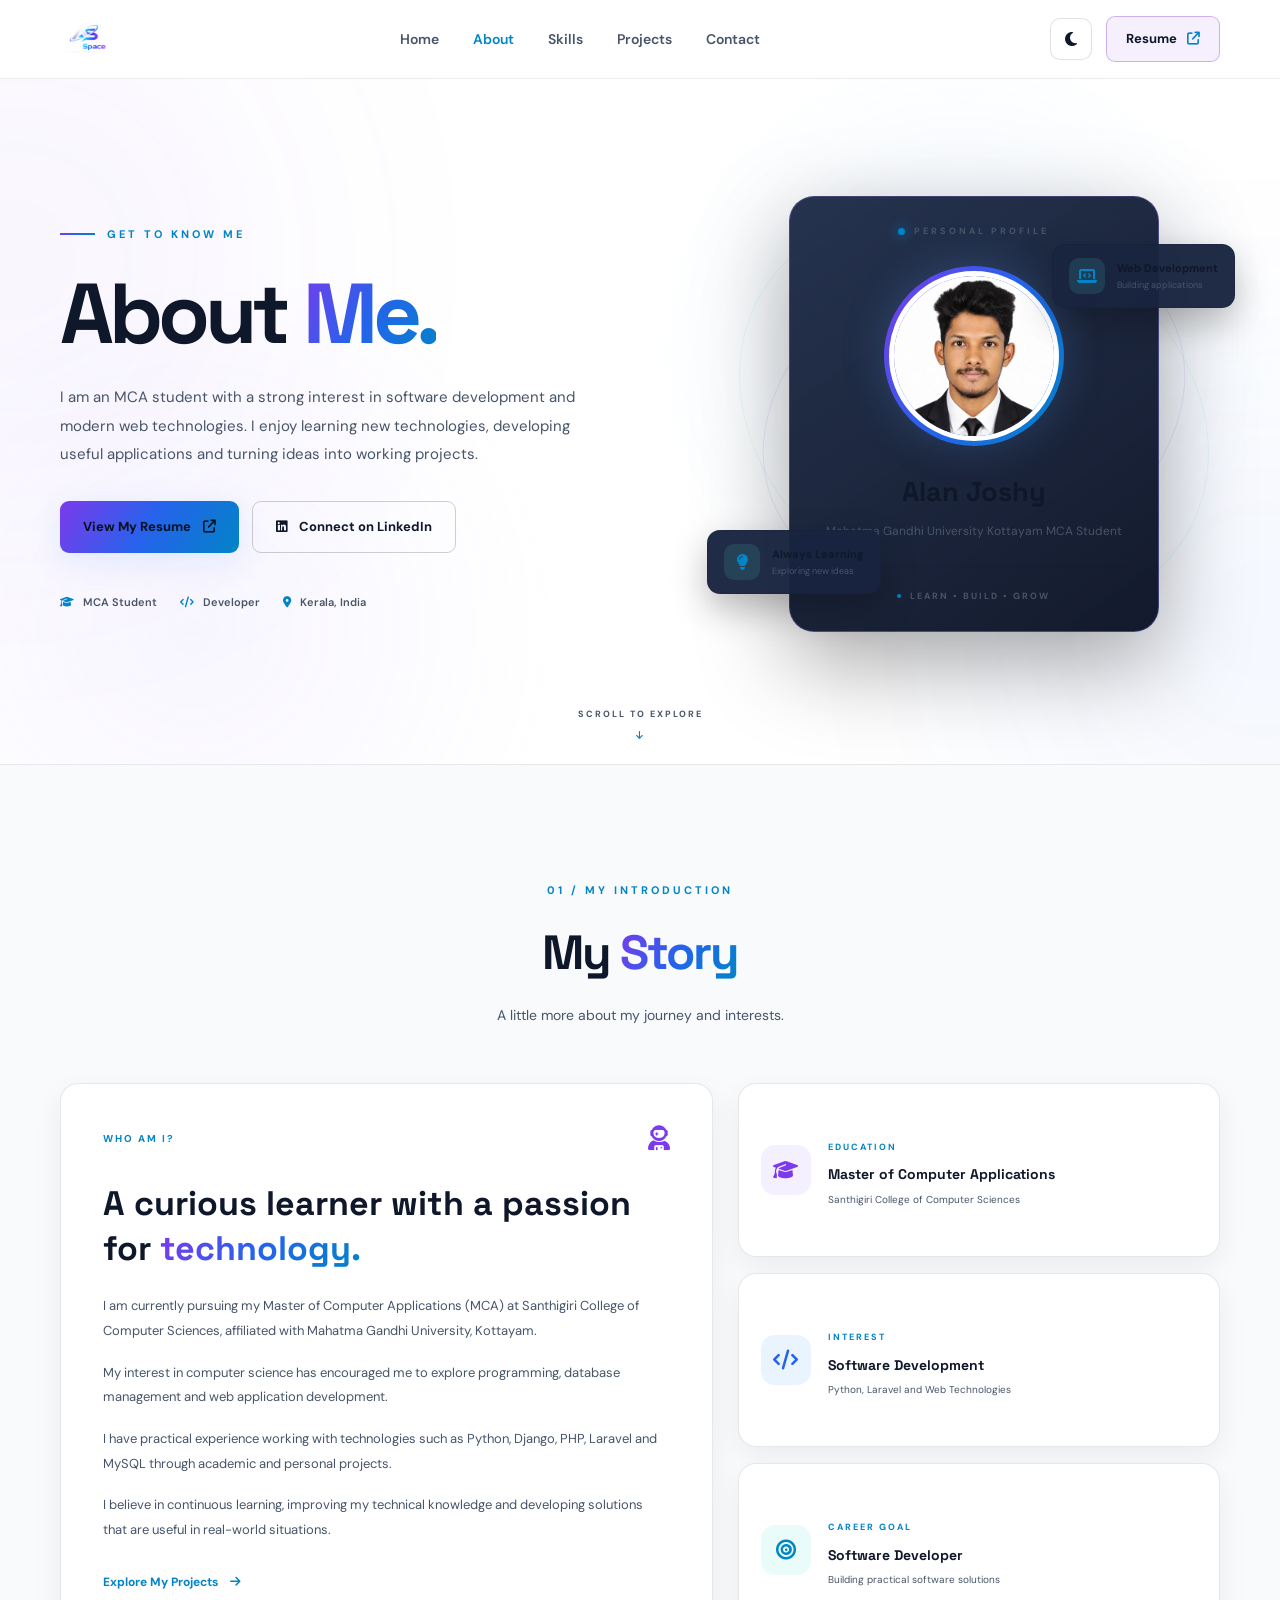
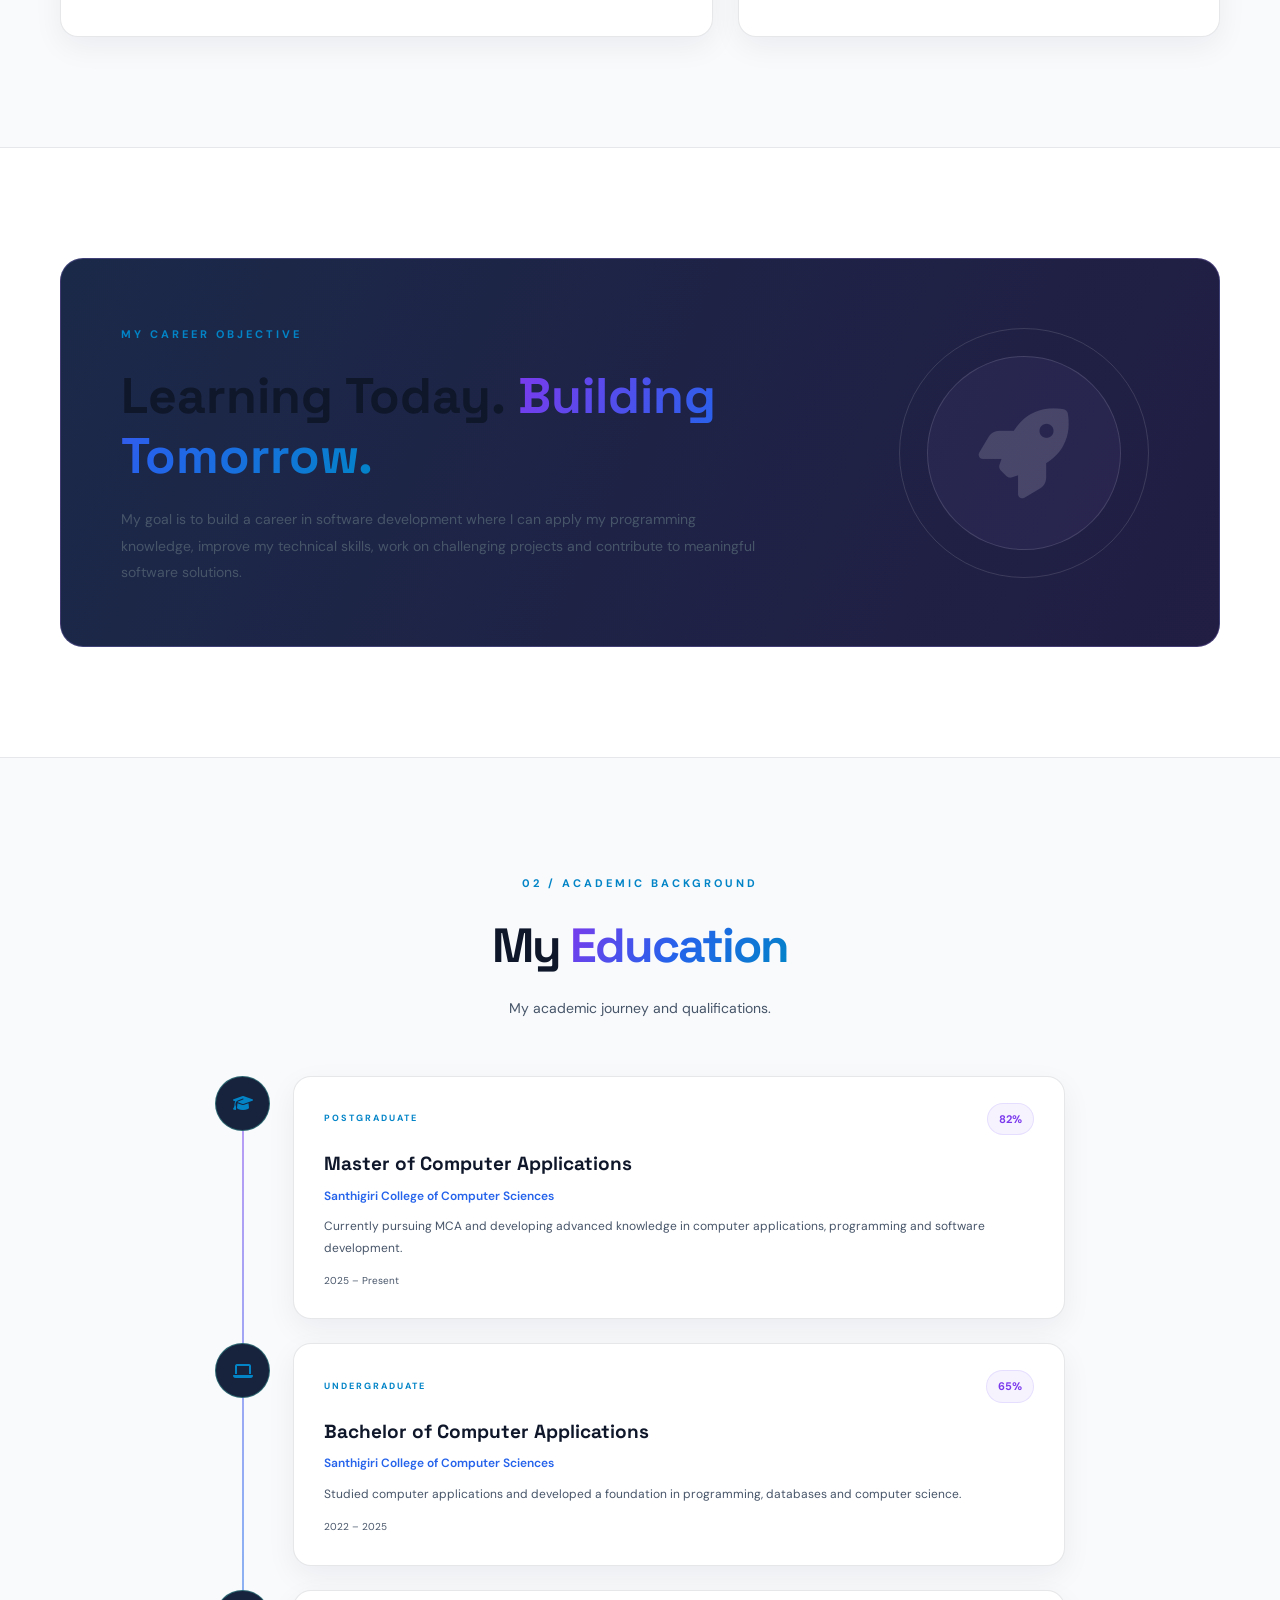
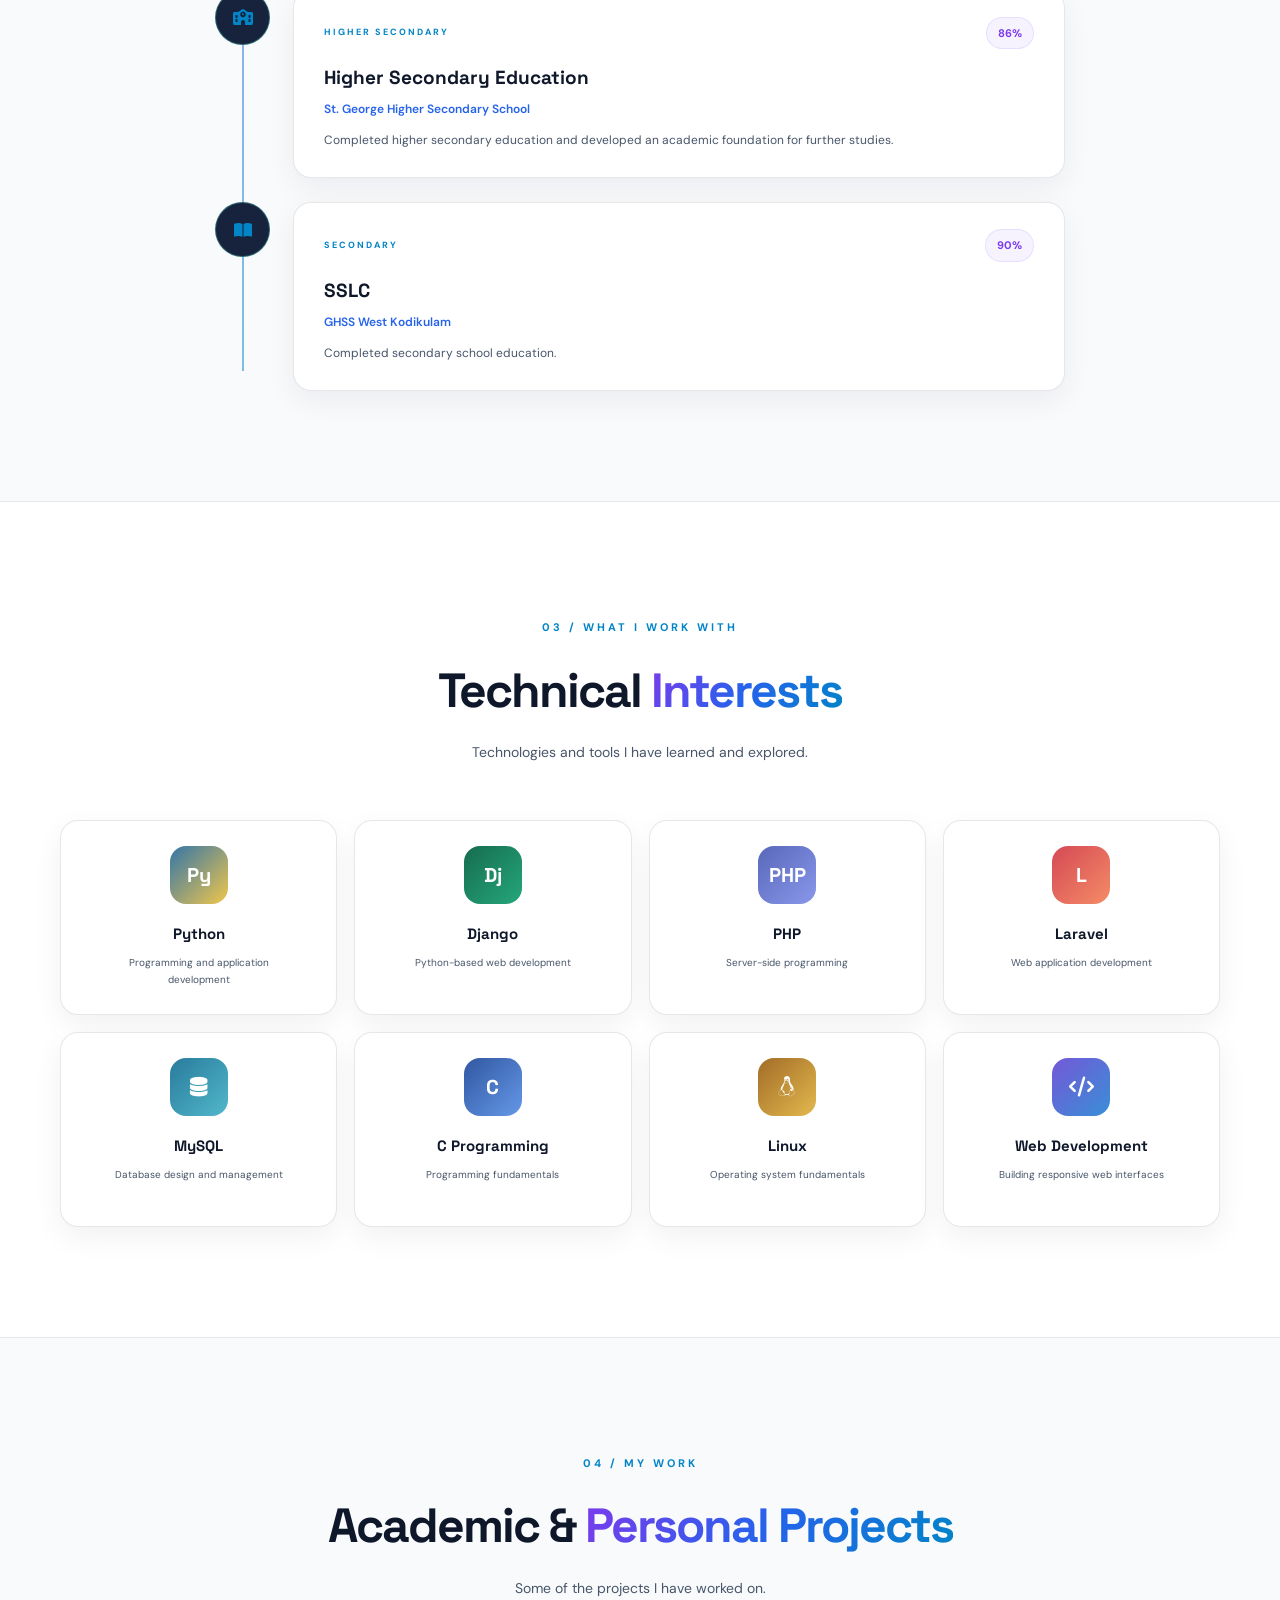
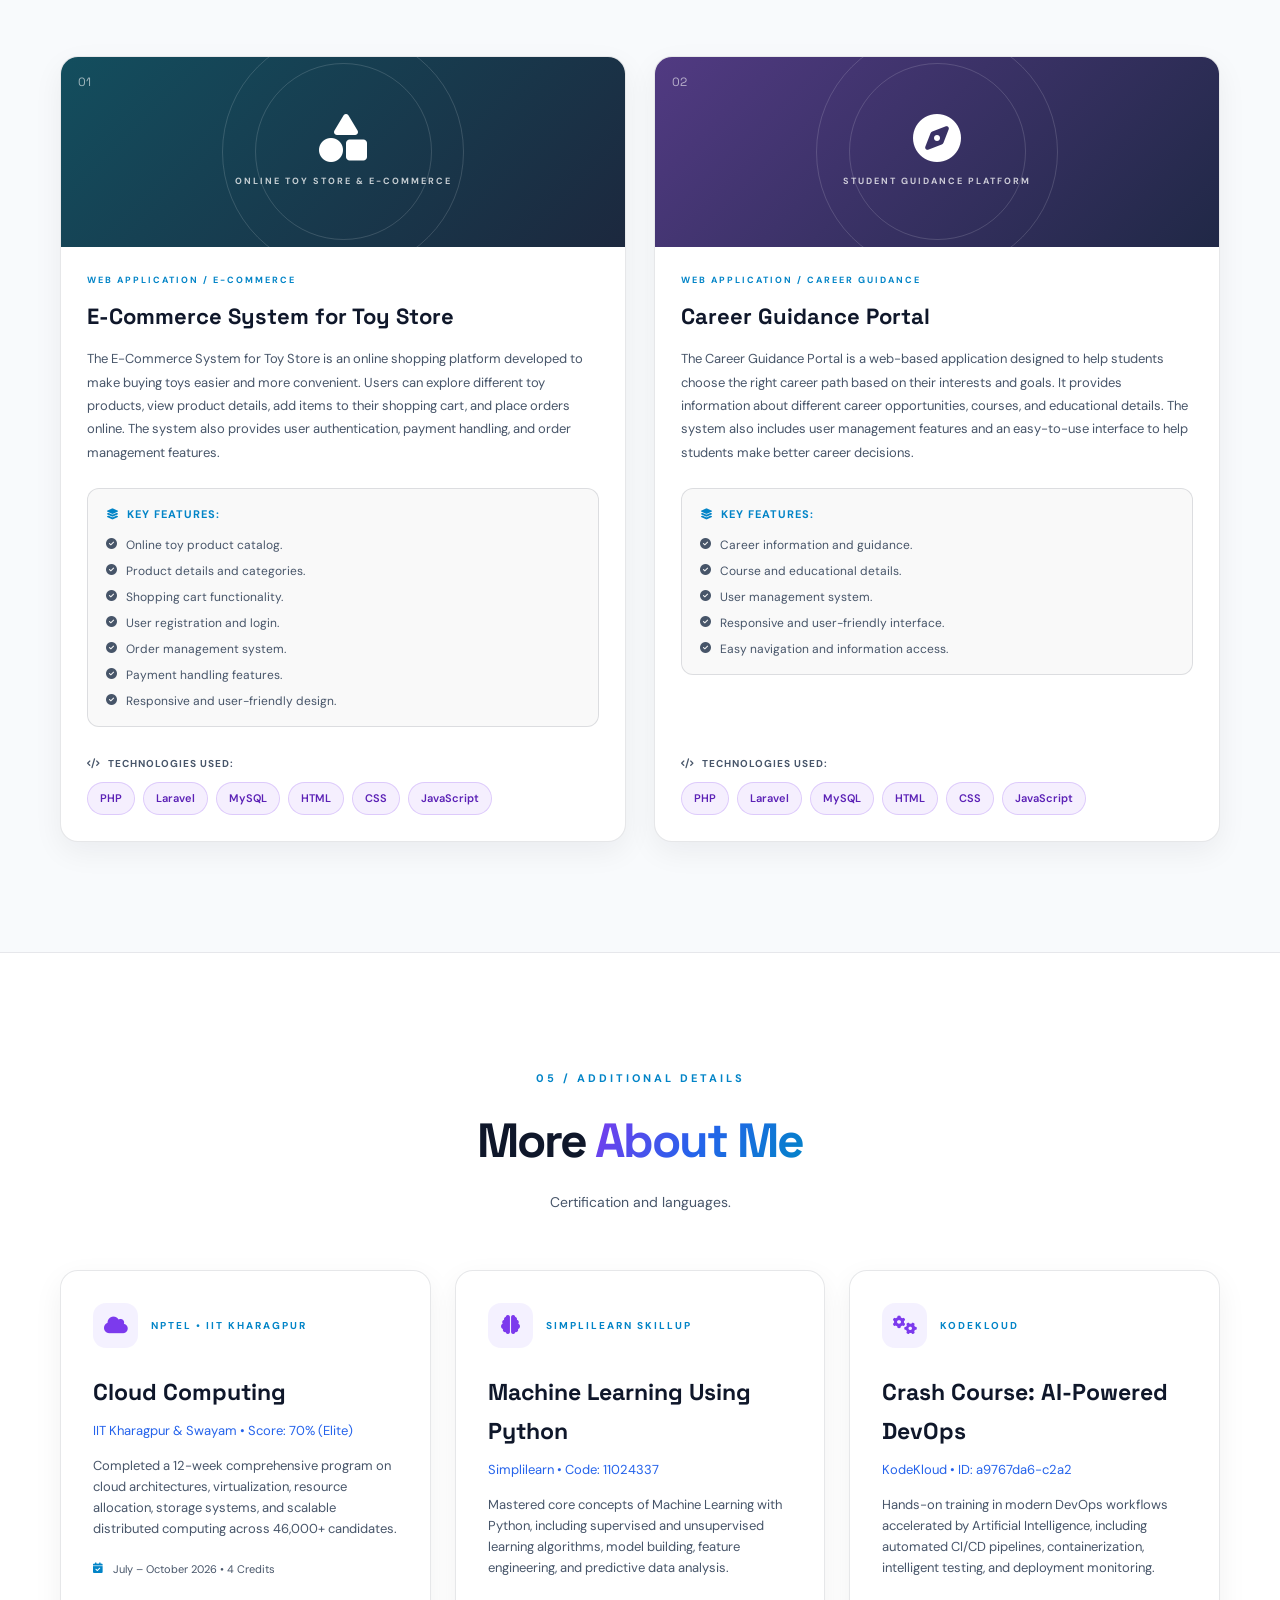
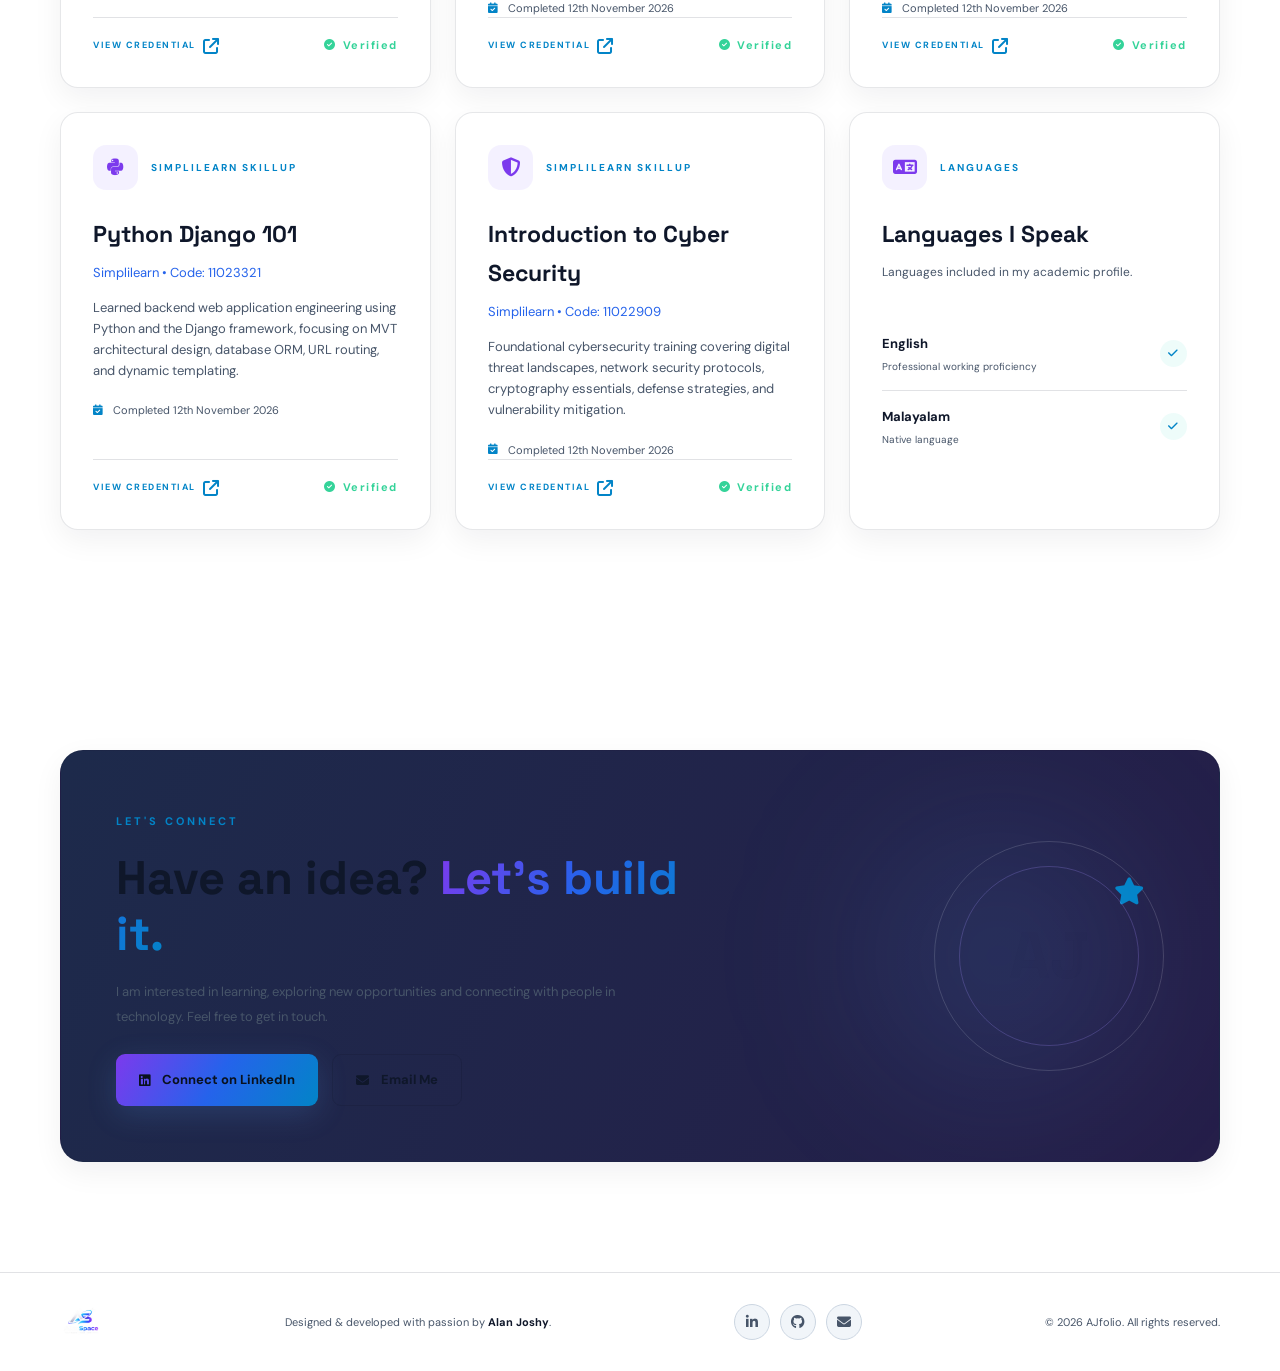
==== commit 029c3482: "initial commit" ====
--- a/about.html
+++ b/about.html
@@ -54,7 +54,7 @@
                 <li><a href="index.html">Home</a></li>
                 <li><a href="about.html" class="active">About</a></li>
                 <li><a href="#skills">Skills</a></li>
-                <li><a href="#projects">Projects</a></li>
+                <li><a href="projects.html">Projects</a></li>
                 <li><a href="index.html#contact">Contact</a></li>
             </ul>
 
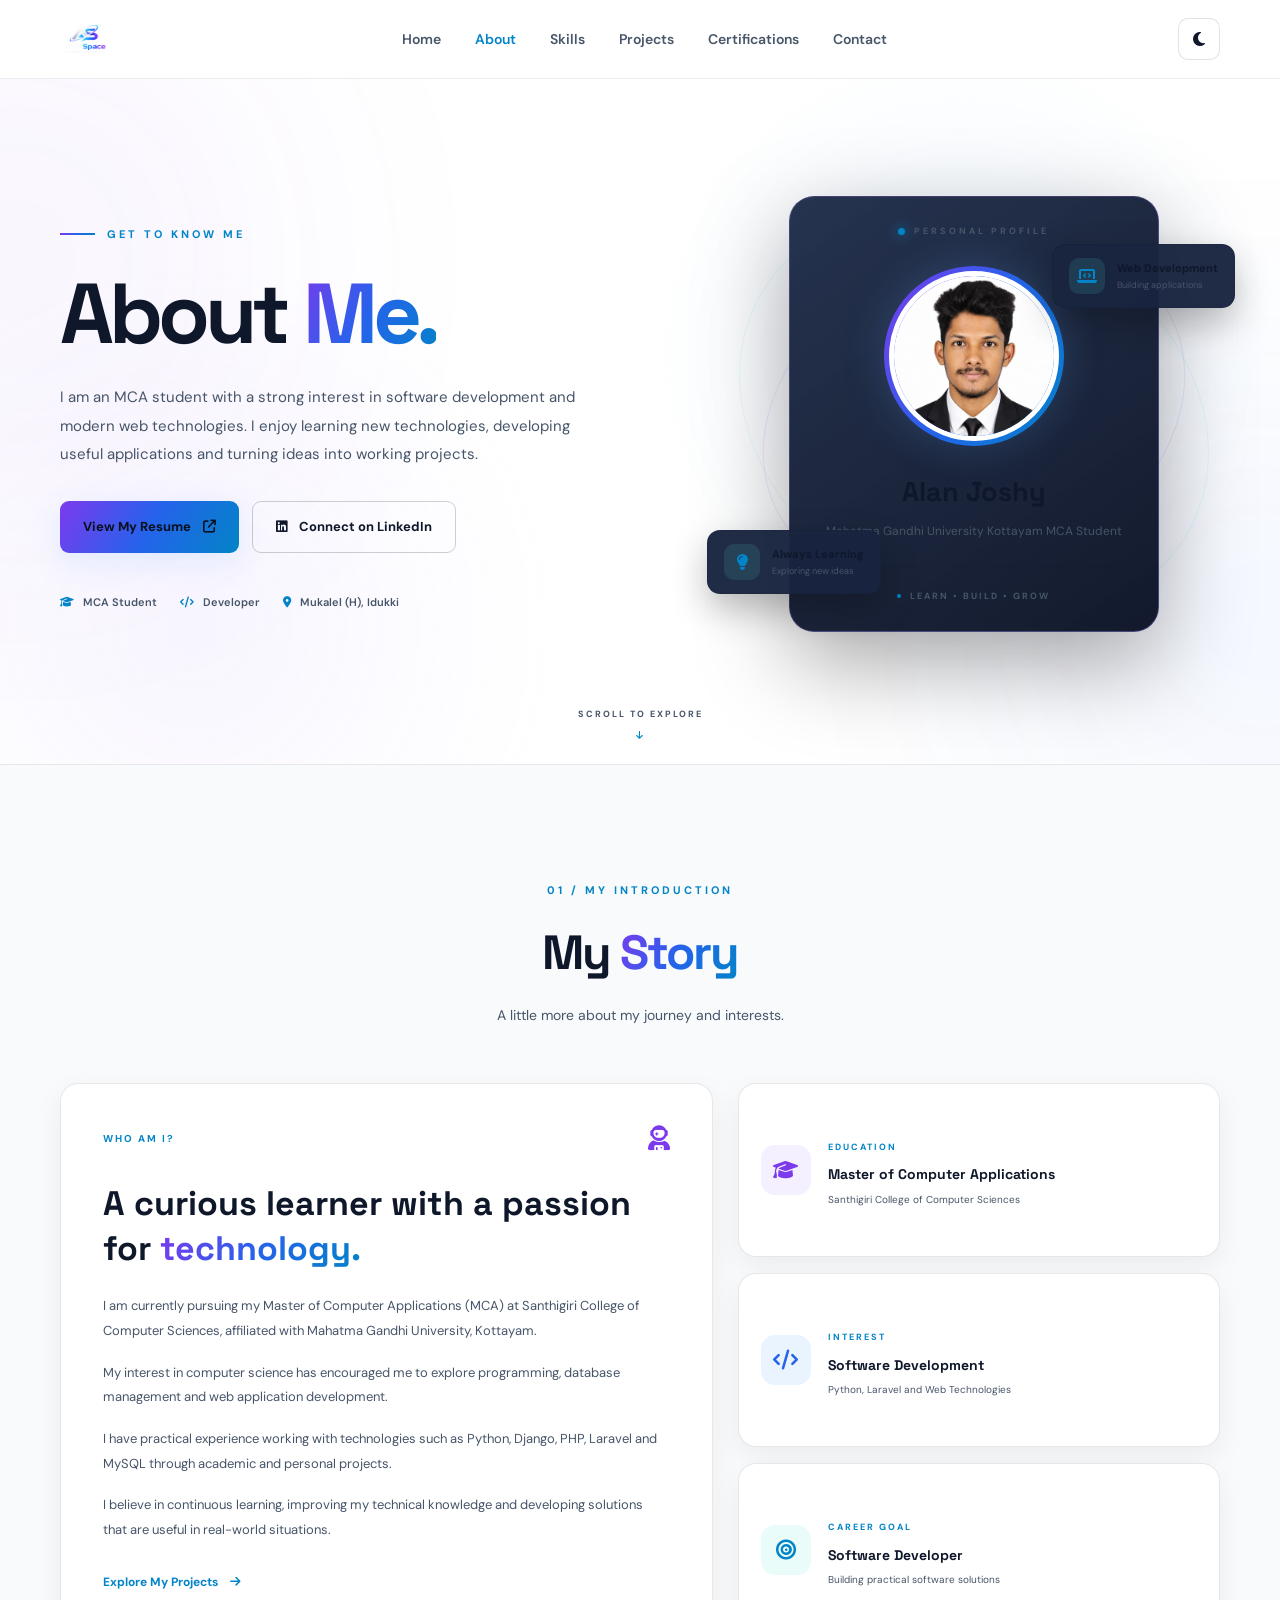
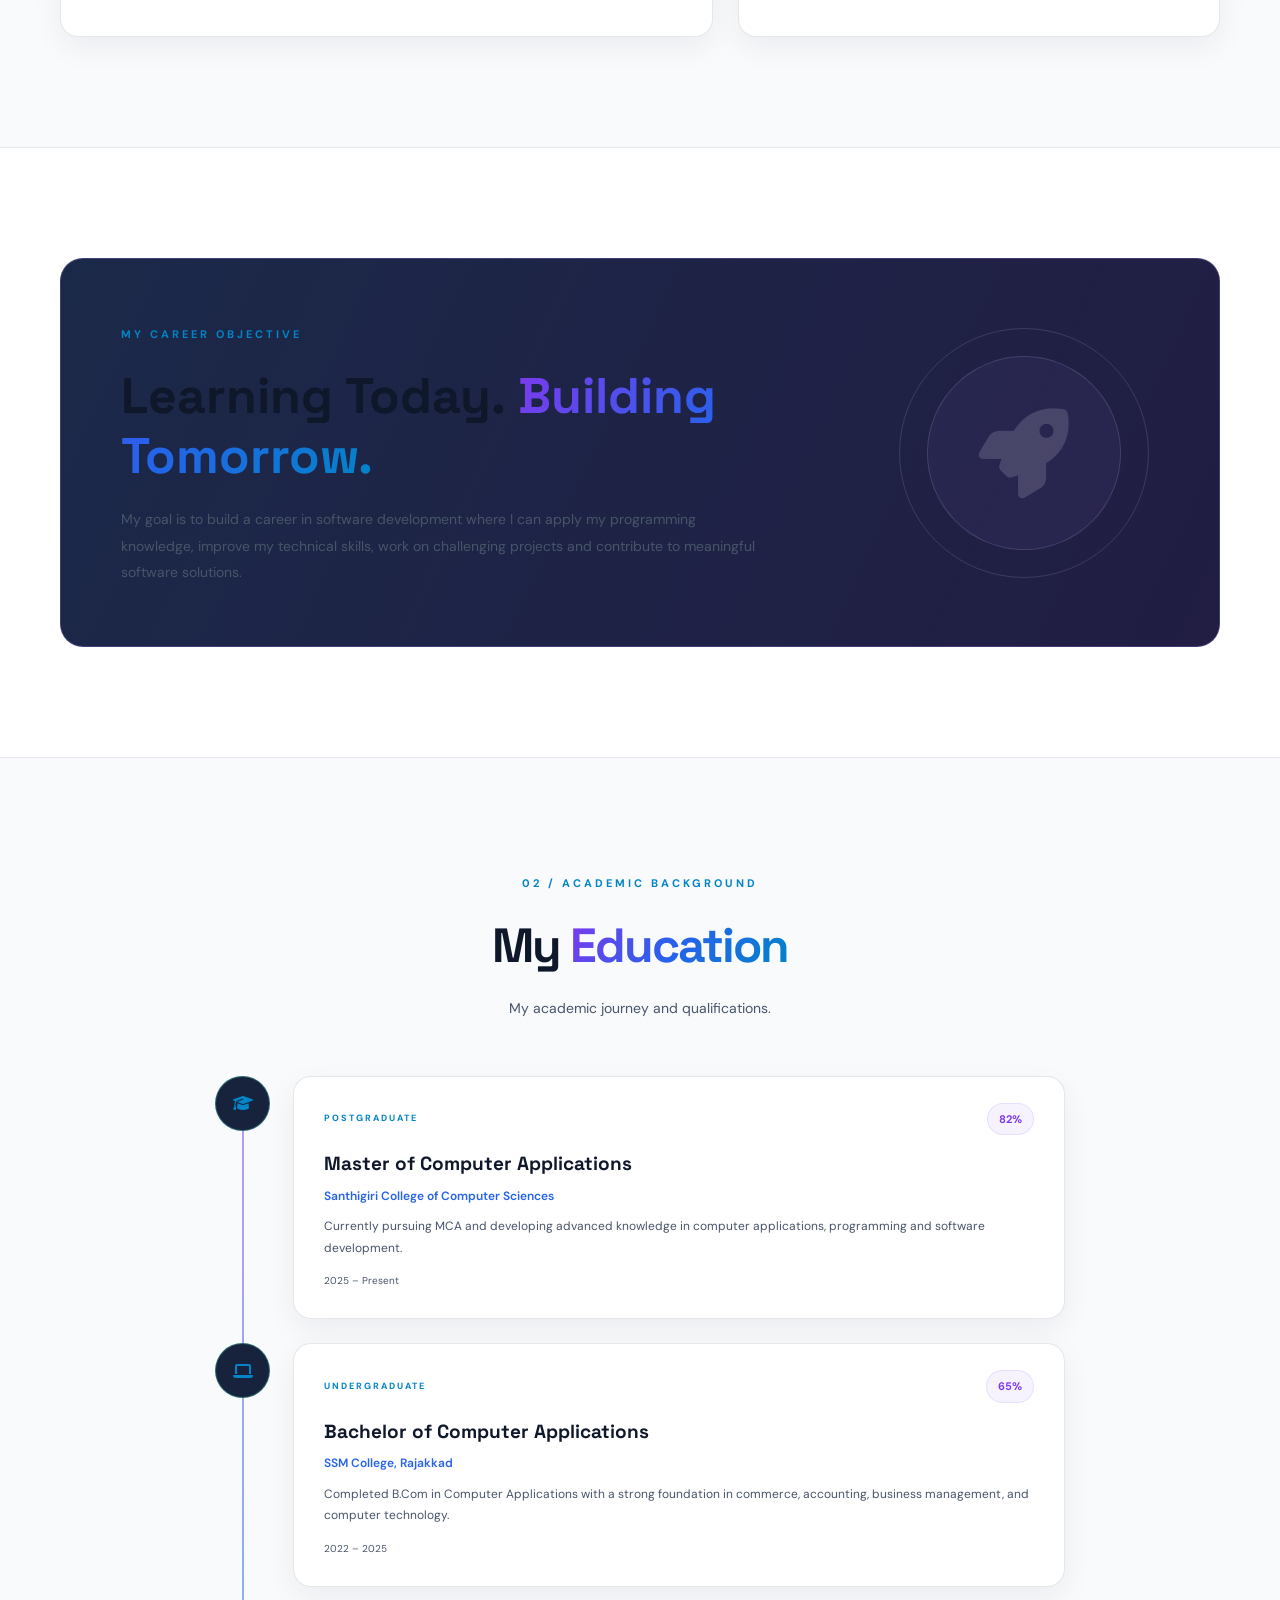
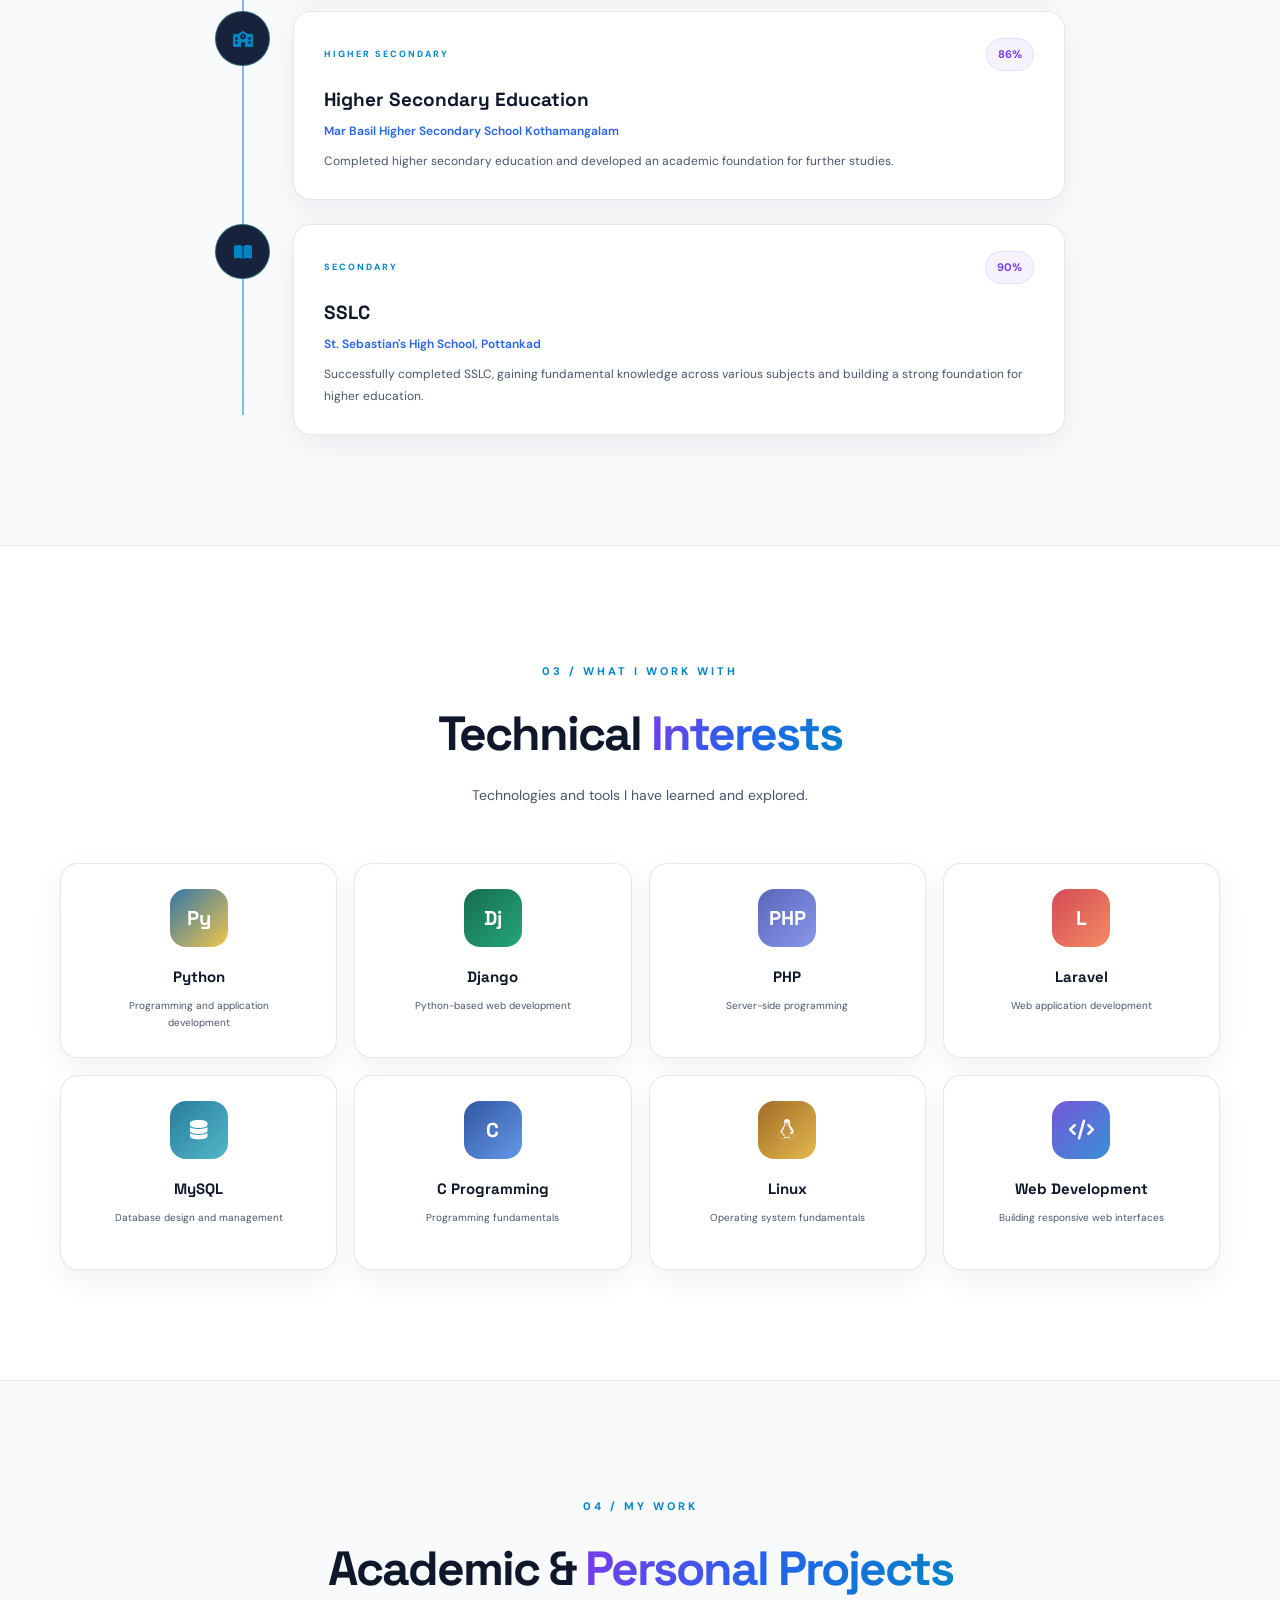
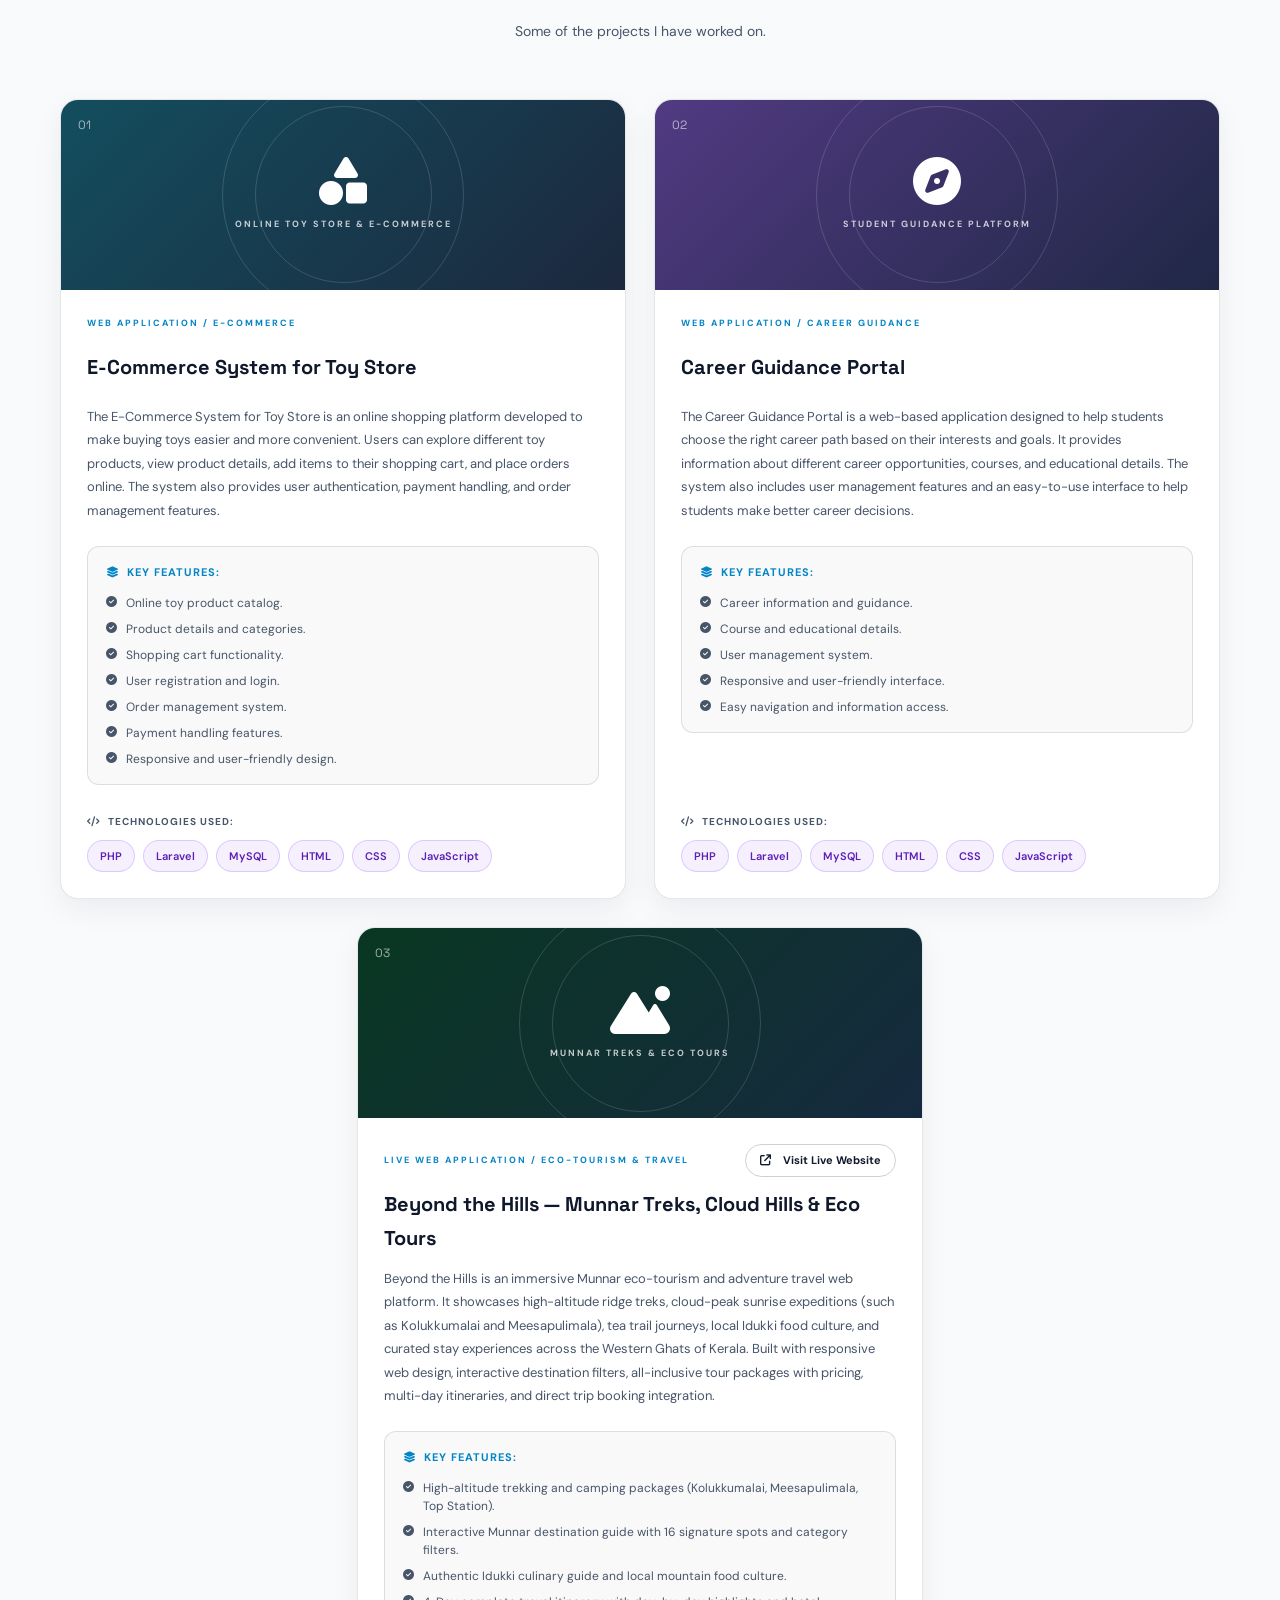
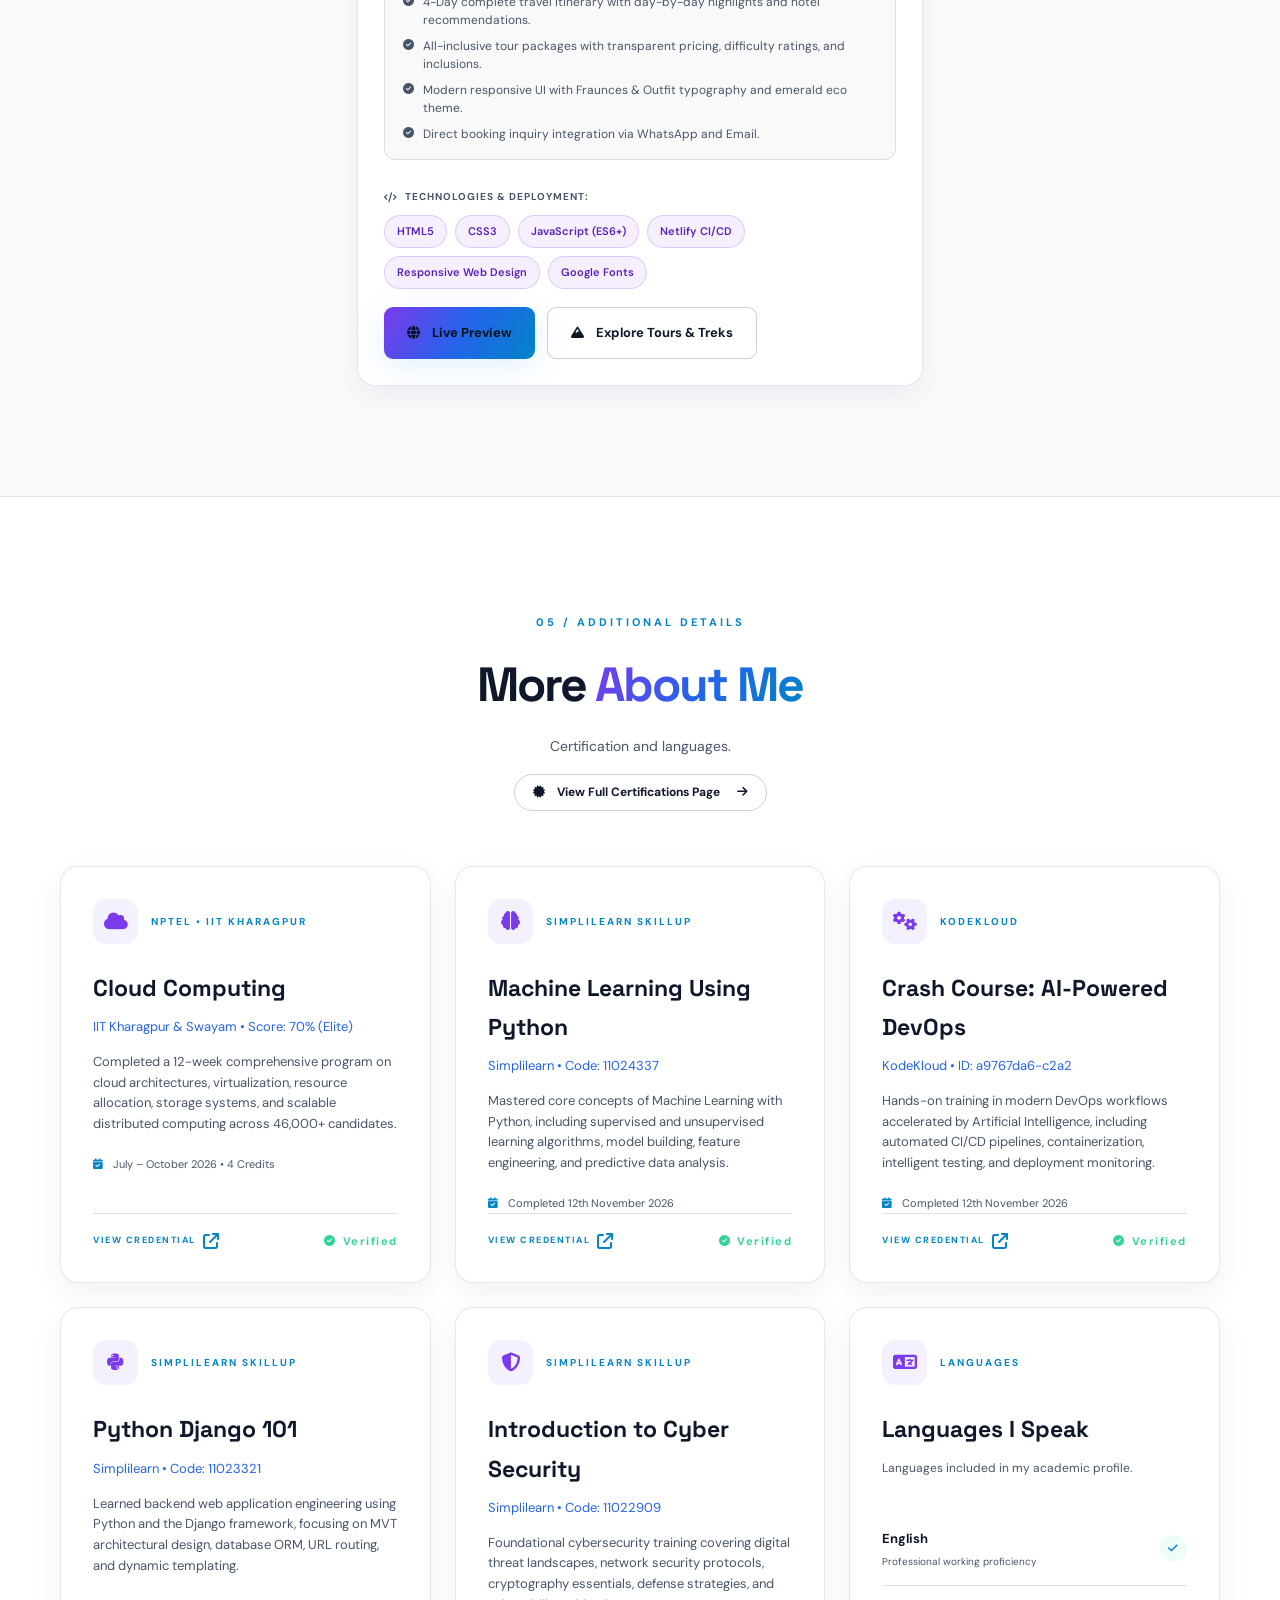
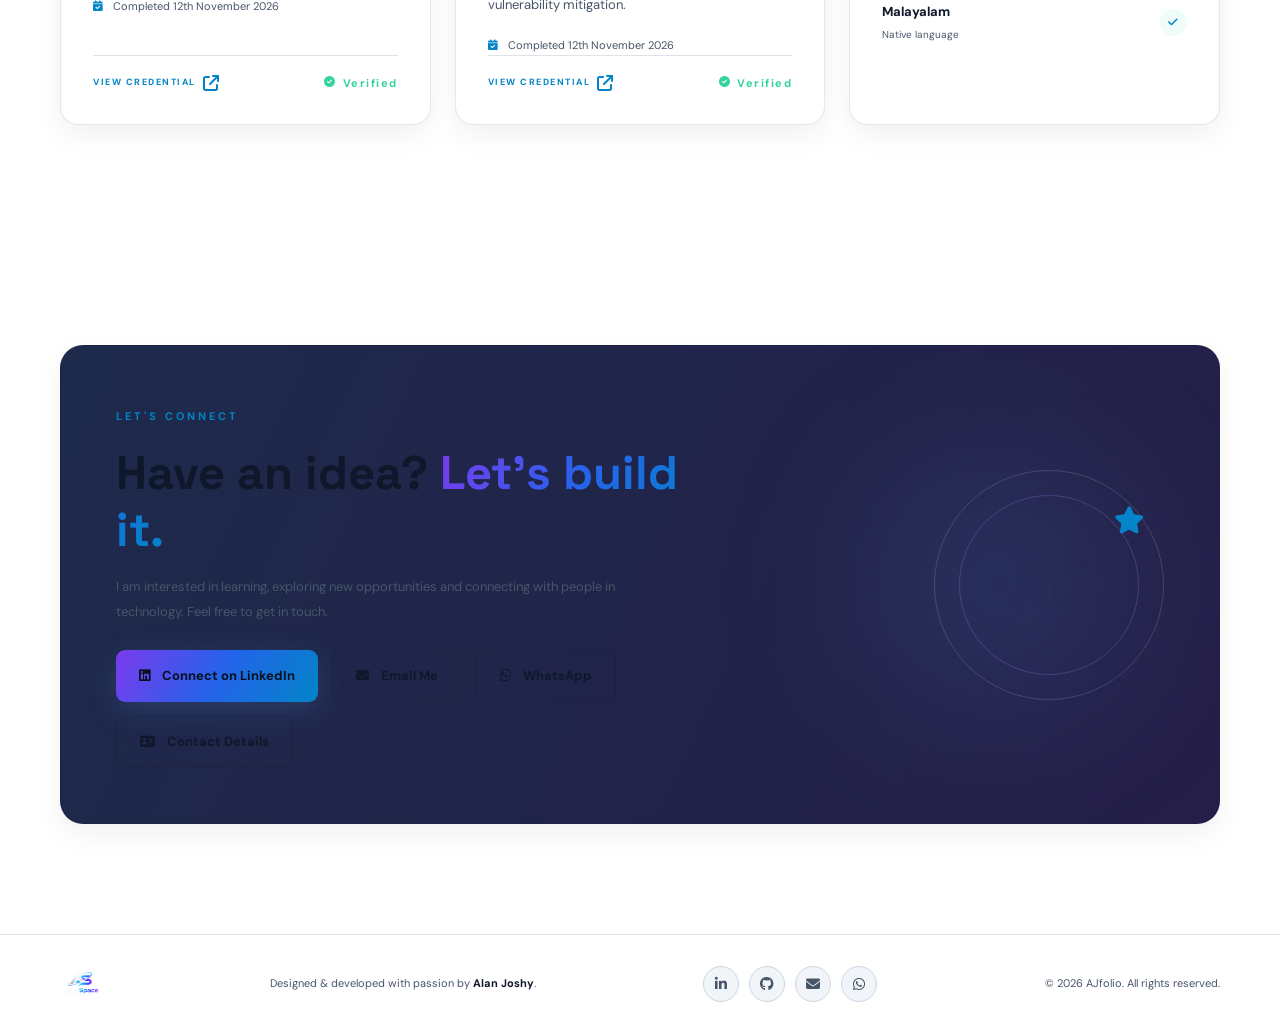
==== commit 9b73a24c: "first commit" ====
--- a/about.html
+++ b/about.html
@@ -55,20 +55,14 @@
                 <li><a href="about.html" class="active">About</a></li>
                 <li><a href="#skills">Skills</a></li>
                 <li><a href="projects.html">Projects</a></li>
-                <li><a href="index.html#contact">Contact</a></li>
+                <li><a href="certifications.html">Certifications</a></li>
+                <li><a href="contact.html">Contact</a></li>
             </ul>
 
             <div class="nav-actions">
                 <button class="theme-toggle" id="themeToggle" type="button" aria-label="Toggle light and dark theme" title="Toggle white/black background">
                     <i class="fa-solid fa-sun"></i>
                 </button>
-
-                <a href="Assets/documents/Alan_Joshy_CV.pdf"    
-                   class="nav-resume"
-                   target="_blank"
-                   rel="noopener">
-                    Resume <span><i class="fa-solid fa-arrow-up-right-from-square"></i></span>
-                </a>
             </div>
 
             <button class="menu-toggle"
@@ -123,7 +117,7 @@
                             <i class="fa-solid fa-arrow-up-right-from-square"></i>
                         </a>
 
-                        <a href="https://www.linkedin.com/in/alan-joshy-00505a39b?utm_source=share_via&utm_content=profile&utm_medium=member_android" class="btn btn-outline" target="_blank" rel="noopener noreferrer" title="Connect on LinkedIn"><i class="fa-brands fa-linkedin"></i> Connect on LinkedIn</a>
+                        <a href="https://www.linkedin.com/in/alan-joshy-00505a39b" class="btn btn-outline" target="_blank" rel="noopener noreferrer" title="Connect on LinkedIn"><i class="fa-brands fa-linkedin"></i> Connect on LinkedIn</a>
 
                     </div>
 
@@ -141,7 +135,7 @@
 
                         <div>
                             <i class="fa-solid fa-location-dot"></i>
-                            Kerala, India
+                            Mukalel (H), Idukki
                         </div>
 
                     </div>
@@ -428,12 +422,10 @@
 
                             <h3>Bachelor of Computer Applications</h3>
 
-                            <h4>Santhigiri College of Computer Sciences</h4>
+                            <h4>SSM College, Rajakkad</h4>
 
                             <p>
-                                Studied computer applications and developed
-                                a foundation in programming, databases and
-                                computer science.
+                                Completed B.Com in Computer Applications with a strong foundation in commerce, accounting, business management, and computer technology.
                             </p>
 
                             <span class="education-period">2022 – 2025</span>
@@ -458,7 +450,7 @@
 
                             <h3>Higher Secondary Education</h3>
 
-                            <h4>St. George Higher Secondary School</h4>
+                            <h4>Mar Basil Higher Secondary School Kothamangalam</h4>
 
                             <p>
                                 Completed higher secondary education and
@@ -486,10 +478,10 @@
 
                             <h3>SSLC</h3>
 
-                            <h4>GHSS West Kodikulam</h4>
+                            <h4>St. Sebastian's High School, Pottankad</h4>
 
                             <p>
-                                Completed secondary school education.
+                               Successfully completed SSLC, gaining fundamental knowledge across various subjects and building a strong foundation for higher education.
                             </p>
 
                         </div>
@@ -592,7 +584,7 @@
                 </div>
 
 
-                <div class="about-project-grid">
+                                <div class="about-project-grid">
 
                     <!-- Project 1: E-Commerce System for Toy Store -->
                     <article class="about-project-card reveal">
@@ -683,6 +675,67 @@
 
                     </article>
 
+
+                    <!-- Project 3: Beyond the Hills (Featured Live Web Application - Layer 2) -->
+                    <article class="about-project-card project-layer-2 reveal">
+
+                        <div class="about-project-art art-hills">
+                            <span class="project-art-number">03</span>
+                            <i class="fa-solid fa-mountain-sun"></i>
+                            <span class="art-caption">MUNNAR TREKS &amp; ECO TOURS</span>
+                        </div>
+
+                        <div class="about-project-body">
+                            <div style="display: flex; justify-content: space-between; align-items: center; flex-wrap: wrap; gap: 8px;">
+                                <span class="project-type">LIVE WEB APPLICATION / ECO-TOURISM &amp; TRAVEL</span>
+                                <a href="https://beyondthehills.netlify.app/" target="_blank" rel="noopener noreferrer" class="btn btn-outline" style="padding: 6px 14px; font-size: 11px; border-radius: 20px;">
+                                    <i class="fa-solid fa-arrow-up-right-from-square"></i> Visit Live Website
+                                </a>
+                            </div>
+
+                            <h3>Beyond the Hills — Munnar Treks, Cloud Hills &amp; Eco Tours</h3>
+                            <p>
+                                Beyond the Hills is an immersive Munnar eco-tourism and adventure travel web platform. It showcases high-altitude ridge treks, cloud-peak sunrise expeditions (such as Kolukkumalai and Meesapulimala), tea trail journeys, local Idukki food culture, and curated stay experiences across the Western Ghats of Kerala. Built with responsive web design, interactive destination filters, all-inclusive tour packages with pricing, multi-day itineraries, and direct trip booking integration.
+                            </p>
+
+                            <div class="about-project-features">
+                                <span class="features-title"><i class="fa-solid fa-layer-group"></i> Key Features:</span>
+                                <ul>
+                                    <li><i class="fa-solid fa-circle-check"></i> High-altitude trekking and camping packages (Kolukkumalai, Meesapulimala, Top Station).</li>
+                                    <li><i class="fa-solid fa-circle-check"></i> Interactive Munnar destination guide with 16 signature spots and category filters.</li>
+                                    <li><i class="fa-solid fa-circle-check"></i> Authentic Idukki culinary guide and local mountain food culture.</li>
+                                    <li><i class="fa-solid fa-circle-check"></i> 4-Day complete travel itinerary with day-by-day highlights and hotel recommendations.</li>
+                                    <li><i class="fa-solid fa-circle-check"></i> All-inclusive tour packages with transparent pricing, difficulty ratings, and inclusions.</li>
+                                    <li><i class="fa-solid fa-circle-check"></i> Modern responsive UI with Fraunces &amp; Outfit typography and emerald eco theme.</li>
+                                    <li><i class="fa-solid fa-circle-check"></i> Direct booking inquiry integration via WhatsApp and Email.</li>
+                                </ul>
+                            </div>
+
+                            <div class="about-project-tech-header">
+                                <i class="fa-solid fa-code"></i> Technologies &amp; Deployment:
+                            </div>
+                            <div class="about-project-tags">
+                                <span>HTML5</span>
+                                <span>CSS3</span>
+                                <span>JavaScript (ES6+)</span>
+                                <span>Netlify CI/CD</span>
+                                <span>Responsive Web Design</span>
+                                <span>Google Fonts</span>
+                            </div>
+
+                            <div class="project-actions-row">
+                                <a href="https://beyondthehills.netlify.app/" target="_blank" rel="noopener noreferrer" class="btn btn-primary">
+                                    <i class="fa-solid fa-globe"></i> Live Preview
+                                </a>
+                                <a href="https://beyondthehills.netlify.app/services" target="_blank" rel="noopener noreferrer" class="btn btn-outline">
+                                    <i class="fa-solid fa-mountain"></i> Explore Tours &amp; Treks
+                                </a>
+                            </div>
+
+                        </div>
+
+                    </article>
+
                 </div>
 
             </div>
@@ -700,6 +753,11 @@
                     <span class="section-label">05 / ADDITIONAL DETAILS</span>
                     <h2>More <span class="gradient-text">About Me</span></h2>
                     <p>Certification and languages.</p>
+                    <div style="margin-top: 15px;">
+                        <a href="certifications.html" class="btn btn-outline" style="padding: 7px 18px; font-size: 12px; border-radius: 20px;">
+                            <i class="fa-solid fa-certificate"></i> View Full Certifications Page <i class="fa-solid fa-arrow-right" style="margin-left: 5px;"></i>
+                        </a>
+                    </div>
                 </div>
 
 
@@ -919,11 +977,17 @@
                         </p>
 
                         <div class="about-cta-actions">
-                            <a href="https://www.linkedin.com/in/alan-joshy-00505a39b?utm_source=share_via&utm_content=profile&utm_medium=member_android" class="btn btn-primary" target="_blank" rel="noopener noreferrer" title="Connect on LinkedIn">
+                            <a href="https://www.linkedin.com/in/alan-joshy-00505a39b" class="btn btn-primary" target="_blank" rel="noopener noreferrer" title="Connect on LinkedIn">
                                 <i class="fa-brands fa-linkedin"></i> Connect on LinkedIn
                             </a>
-                            <a href="mailto:alanjoshy.dev@gmail.com" class="btn btn-outline" title="Email Alan">
+                            <a href="mailto:alanjoshymukalel8606@gmail.com" class="btn btn-outline" title="Email Alan">
                                 <i class="fa-solid fa-envelope"></i> Email Me
+                            </a>
+                            <a href="https://wa.me/918606844054" class="btn btn-outline" target="_blank" rel="noopener noreferrer" title="Chat on WhatsApp">
+                                <i class="fa-brands fa-whatsapp"></i> WhatsApp
+                            </a>
+                            <a href="contact.html" class="btn btn-outline" title="Contact Page">
+                                <i class="fa-solid fa-address-card"></i> Contact Details
                             </a>
                         </div>
 
@@ -961,14 +1025,17 @@
             </p>
 
             <div class="footer-socials">
-                <a href="https://www.linkedin.com/in/alan-joshy-00505a39b?utm_source=share_via&utm_content=profile&utm_medium=member_android" target="_blank" rel="noopener noreferrer" aria-label="LinkedIn" title="Connect on LinkedIn">
+                <a href="https://www.linkedin.com/in/alan-joshy-00505a39b" target="_blank" rel="noopener noreferrer" aria-label="LinkedIn" title="Connect on LinkedIn">
                     <i class="fa-brands fa-linkedin-in"></i>
                 </a>
-                <a href="https://github.com/" target="_blank" rel="noopener noreferrer" aria-label="GitHub" title="GitHub">
+                <a href="https://github.com/alanjoshy8606-cell" target="_blank" rel="noopener noreferrer" aria-label="GitHub" title="GitHub">
                     <i class="fa-brands fa-github"></i>
                 </a>
-                <a href="mailto:alanjoshy.dev@gmail.com" aria-label="Email" title="Email Alan Joshy">
+                <a href="mailto:alanjoshymukalel8606@gmail.com" aria-label="Email" title="Email Alan Joshy">
                     <i class="fa-solid fa-envelope"></i>
+                </a>
+                <a href="https://wa.me/918606844054" target="_blank" rel="noopener noreferrer" aria-label="WhatsApp" title="Chat on WhatsApp">
+                    <i class="fa-brands fa-whatsapp"></i>
                 </a>
             </div>
 
--- a/Assets/css/style.css
+++ b/Assets/css/style.css
@@ -1464,3 +1464,121 @@
 [data-theme="light"] .cta-symbol {
     color: rgba(15, 23, 42, 0.04);
 }
+
+
+/* =====================================
+   CONTACT PAGE & CARDS
+===================================== */
+
+.contact-grid {
+    display: grid;
+    grid-template-columns: repeat(auto-fit, minmax(280px, 1fr));
+    gap: 24px;
+    margin-top: 35px;
+}
+
+.contact-info-card {
+    background: var(--card);
+    border: 1px solid var(--border);
+    border-radius: 18px;
+    padding: 30px 26px;
+    display: flex;
+    flex-direction: column;
+    align-items: flex-start;
+    gap: 14px;
+    transition: all 0.3s ease;
+    position: relative;
+    overflow: hidden;
+}
+
+.contact-info-card:hover {
+    transform: translateY(-4px);
+    border-color: rgba(167, 139, 250, 0.45);
+    box-shadow: 0 14px 32px rgba(0, 0, 0, 0.28);
+}
+
+.contact-icon-box {
+    width: 50px;
+    height: 50px;
+    border-radius: 14px;
+    display: grid;
+    place-items: center;
+    font-size: 22px;
+    color: var(--cyan);
+    background: rgba(85, 230, 208, 0.1);
+    border: 1px solid rgba(85, 230, 208, 0.2);
+    transition: 0.3s ease;
+}
+
+.contact-info-card:hover .contact-icon-box {
+    transform: scale(1.08);
+    background: var(--gradient);
+    color: #090d1b;
+}
+
+.contact-info-card .contact-label {
+    font-size: 11px;
+    font-weight: 700;
+    letter-spacing: 2px;
+    text-transform: uppercase;
+    color: var(--purple);
+}
+
+.contact-info-card .contact-value {
+    font-family: var(--heading);
+    font-size: 17px;
+    font-weight: 600;
+    color: var(--text);
+    word-break: break-word;
+}
+
+.contact-info-card .contact-desc {
+    font-size: 13px;
+    color: var(--muted);
+    line-height: 1.6;
+}
+
+.contact-info-card .contact-action-link {
+    display: inline-flex;
+    align-items: center;
+    gap: 8px;
+    font-size: 13px;
+    font-weight: 600;
+    color: var(--cyan);
+    margin-top: auto;
+    padding-top: 8px;
+    transition: 0.2s ease;
+}
+
+.contact-info-card .contact-action-link:hover {
+    color: var(--text);
+    gap: 12px;
+}
+
+[data-theme="light"] .contact-info-card {
+    background: #ffffff;
+    border-color: rgba(15, 23, 42, 0.1);
+    box-shadow: 0 10px 30px rgba(15, 23, 42, 0.05);
+}
+
+[data-theme="light"] .contact-icon-box {
+    background: rgba(2, 132, 199, 0.1);
+    border-color: rgba(2, 132, 199, 0.2);
+    color: #0284c7;
+}
+
+[data-theme="light"] .contact-info-card:hover .contact-icon-box {
+    color: #ffffff;
+}
+
+[data-theme="light"] .contact-info-card .contact-label {
+    color: #7c3aed;
+}
+
+[data-theme="light"] .contact-info-card .contact-action-link {
+    color: #0284c7;
+}
+
+[data-theme="light"] .contact-info-card .contact-action-link:hover {
+    color: #0f172a;
+}
--- a/Assets/css/about.css
+++ b/Assets/css/about.css
@@ -660,13 +660,32 @@
     display: grid;
     grid-template-columns: repeat(2, 1fr);
     gap: 28px;
+    align-items: stretch;
 }
 
 .about-project-card {
+    height: 100%;
     overflow: hidden;
     transition: .35s;
     display: flex;
     flex-direction: column;
+}
+
+.about-project-card.project-layer-2 {
+    grid-column: 1 / -1;
+    width: 100%;
+    max-width: calc(50% - 14px);
+    margin: 0 auto;
+}
+
+@media (max-width: 820px) {
+    .about-project-grid {
+        grid-template-columns: 1fr;
+    }
+    .about-project-card.project-layer-2 {
+        max-width: 100%;
+        margin: 0;
+    }
 }
 
 .about-project-card:hover {
@@ -710,6 +729,7 @@
     transform: scale(1.1);
 }
 
+.art-hills { background: linear-gradient(135deg, #093722, #162a3f); }
 .art-toystore { background: linear-gradient(135deg, #134e5e, #1c283e); }
 .art-career { background: linear-gradient(135deg, #513a82, #202846); }
 
@@ -755,8 +775,11 @@
 
 .about-project-body h3 {
     font-family: var(--heading);
-    font-size: 22px;
+    font-size: 20px;
     margin: 10px 0 12px;
+    min-height: 52px;
+    display: flex;
+    align-items: center;
 }
 
 .about-project-body p {
@@ -764,6 +787,7 @@
     font-size: 13px;
     line-height: 1.8;
     margin-bottom: 16px;
+    min-height: 95px;
 }
 
 .about-project-features {
@@ -1442,3 +1466,189 @@
     flex-wrap: wrap;
     margin-top: 25px;
 }
+
+
+/* =====================================
+   PROJECT SCREENSHOTS & LIVE LINK
+===================================== */
+
+.about-project-card.featured-project {
+    grid-column: 1 / -1;
+}
+
+.about-project-art.art-screenshot {
+    height: 280px;
+    padding: 0;
+    background: #0b1120;
+    position: relative;
+    overflow: hidden;
+}
+
+.about-project-art.art-screenshot::before,
+.about-project-art.art-screenshot::after {
+    display: none;
+}
+
+.about-project-art.art-screenshot img {
+    width: 100%;
+    height: 100%;
+    object-fit: cover;
+    object-position: top center;
+    transition: transform 0.5s ease;
+    display: block;
+}
+
+.about-project-card:hover .about-project-art.art-screenshot img {
+    transform: scale(1.03);
+}
+
+.art-badge-live {
+    position: absolute;
+    top: 15px;
+    right: 17px;
+    z-index: 2;
+    background: rgba(16, 185, 129, 0.92);
+    color: #ffffff;
+    font-size: 10px;
+    font-weight: 700;
+    padding: 5px 12px;
+    border-radius: 20px;
+    letter-spacing: 1px;
+    display: inline-flex;
+    align-items: center;
+    gap: 6px;
+    box-shadow: 0 4px 12px rgba(16, 185, 129, 0.35);
+}
+
+.art-badge-live::before {
+    content: "";
+    width: 6px;
+    height: 6px;
+    background: #ffffff;
+    border-radius: 50%;
+    animation: livePulse 1.8s infinite;
+}
+
+@keyframes livePulse {
+    0% { opacity: 0.3; }
+    50% { opacity: 1; }
+    100% { opacity: 0.3; }
+}
+
+.project-screenshots-gallery {
+    display: grid;
+    grid-template-columns: repeat(2, 1fr);
+    gap: 14px;
+    margin: 20px 0 10px;
+}
+
+.project-screenshot-thumb {
+    border-radius: 12px;
+    overflow: hidden;
+    border: 1px solid var(--border);
+    background: rgba(0,0,0,0.2);
+    aspect-ratio: 16 / 10;
+    position: relative;
+    transition: 0.3s ease;
+}
+
+.project-screenshot-thumb:hover {
+    border-color: var(--cyan);
+    transform: translateY(-2px);
+    box-shadow: 0 8px 20px rgba(0,0,0,0.3);
+}
+
+.project-screenshot-thumb img {
+    width: 100%;
+    height: 100%;
+    object-fit: cover;
+    object-position: top center;
+    display: block;
+}
+
+.project-screenshot-thumb span {
+    position: absolute;
+    bottom: 0;
+    left: 0;
+    right: 0;
+    background: rgba(9, 13, 27, 0.88);
+    padding: 6px 10px;
+    font-size: 10px;
+    font-weight: 600;
+    color: var(--muted);
+    letter-spacing: 0.5px;
+    text-align: center;
+}
+
+[data-theme="light"] .project-screenshot-thumb span {
+    background: rgba(255, 255, 255, 0.92);
+    color: #334155;
+}
+
+.project-actions-row {
+    display: flex;
+    flex-wrap: wrap;
+    gap: 12px;
+    margin-top: 18px;
+}
+
+@media (max-width: 640px) {
+    .project-screenshots-gallery {
+        grid-template-columns: 1fr;
+    }
+    .about-project-art.art-screenshot {
+        height: 200px;
+    }
+}
+
+/* ================= CERTIFICATIONS PAGE STYLES ================= */
+
+.cert-stats-row {
+    display: flex;
+    justify-content: center;
+    align-items: center;
+    gap: 14px;
+    flex-wrap: wrap;
+    margin-bottom: 38px;
+}
+
+.cert-stat-pill {
+    display: inline-flex;
+    align-items: center;
+    gap: 8px;
+    padding: 8px 18px;
+    border-radius: 999px;
+    background: rgba(167, 139, 250, 0.08);
+    border: 1px solid rgba(167, 139, 250, 0.28);
+    color: var(--cyan);
+    font-size: 13px;
+    font-weight: 600;
+    letter-spacing: 0.3px;
+    transition: 0.3s;
+}
+
+.cert-stat-pill:hover {
+    background: rgba(167, 139, 250, 0.16);
+    border-color: var(--cyan);
+    transform: translateY(-2px);
+}
+
+.cert-stat-pill i {
+    color: var(--cyan);
+    font-size: 14px;
+}
+
+[data-theme="light"] .cert-stat-pill {
+    background: rgba(124, 58, 237, 0.06);
+    border-color: rgba(124, 58, 237, 0.25);
+    color: #4338ca;
+}
+
+[data-theme="light"] .cert-stat-pill i {
+    color: #6366f1;
+}
+
+[data-theme="light"] .cert-stat-pill:hover {
+    background: rgba(124, 58, 237, 0.12);
+    border-color: #6366f1;
+}
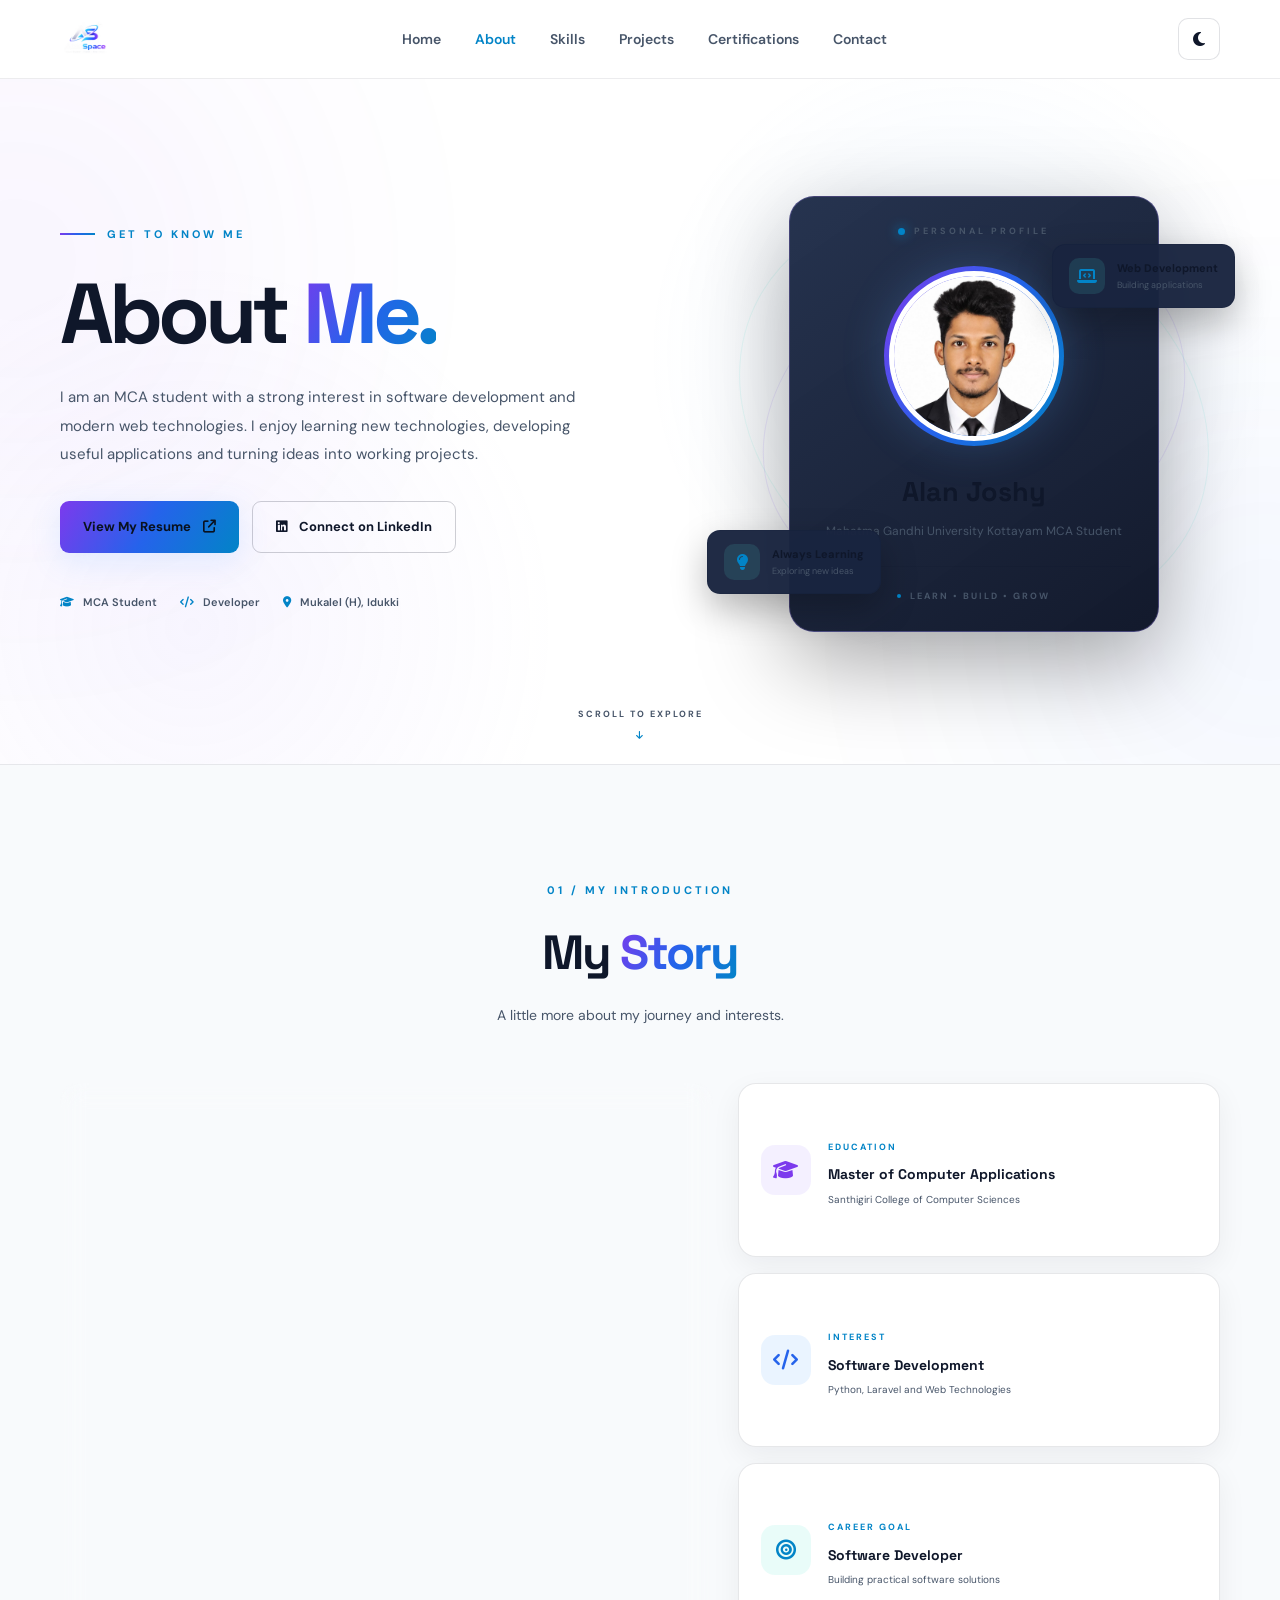
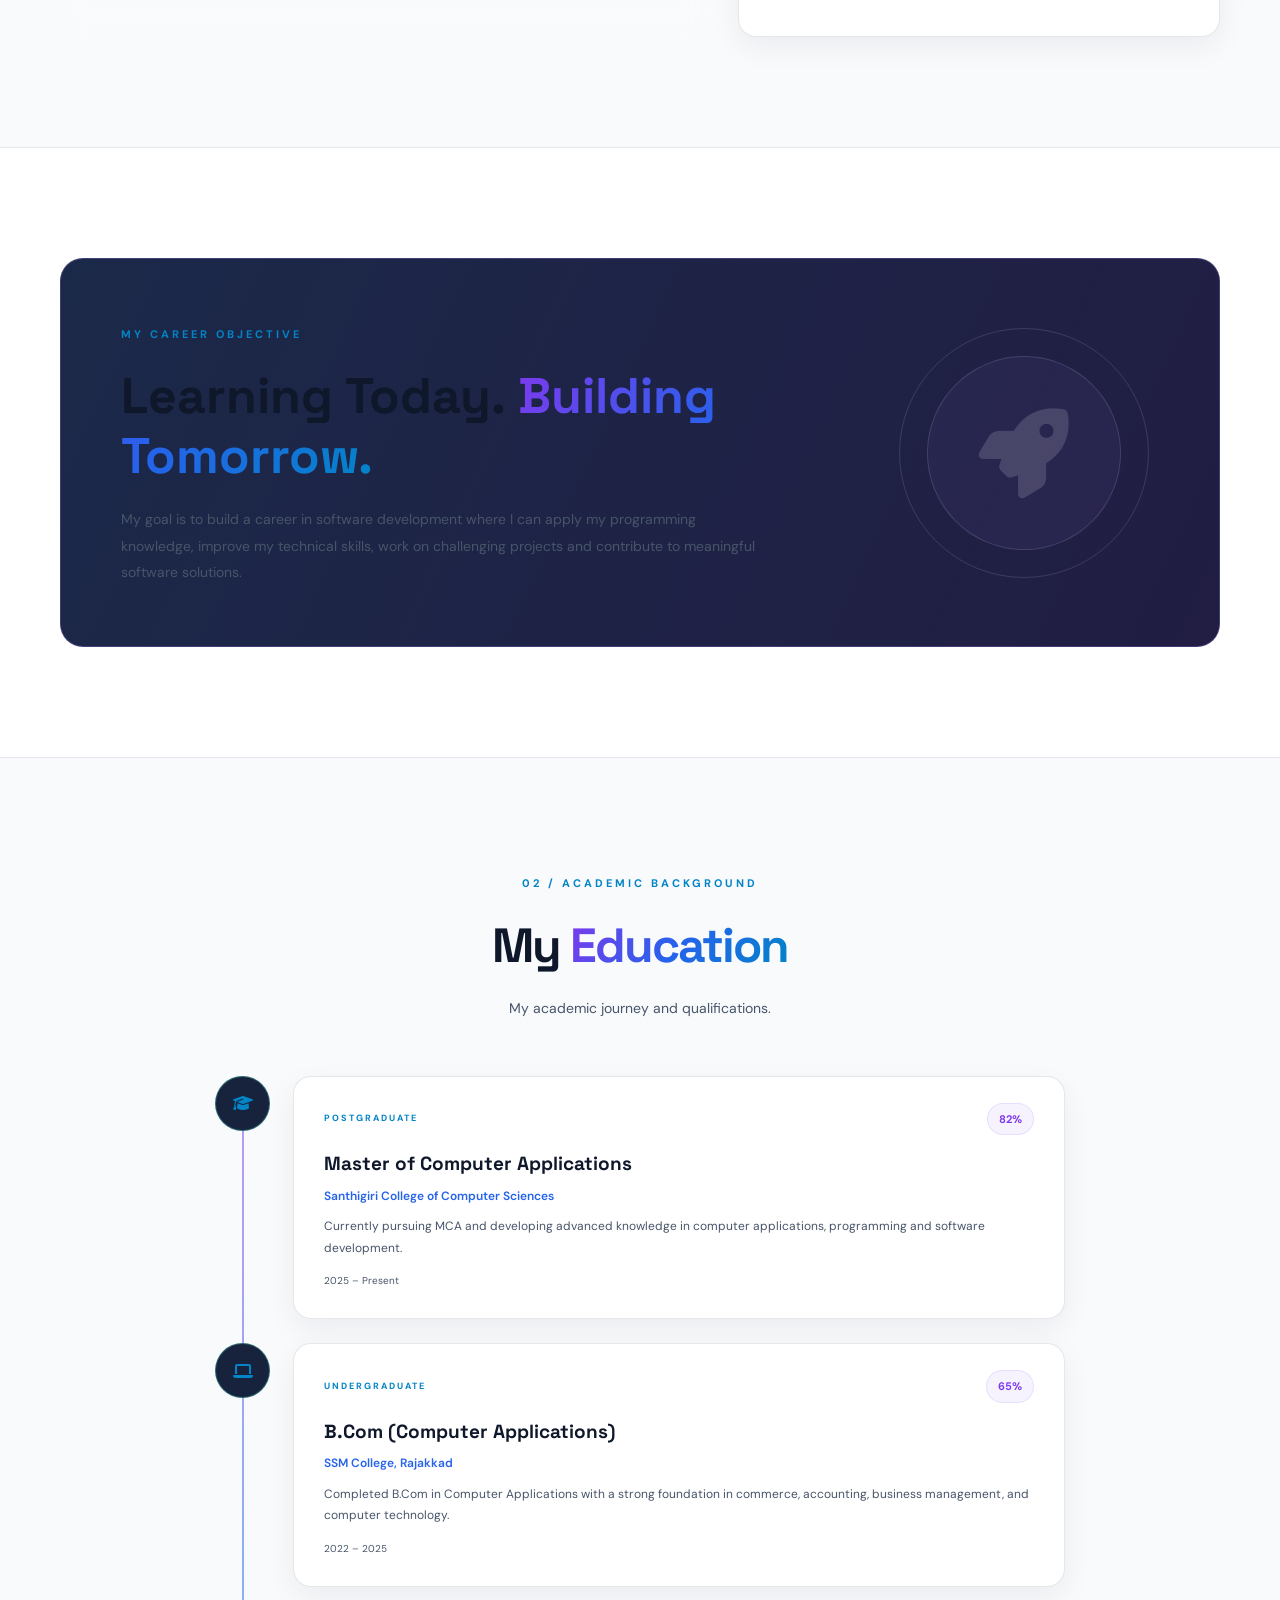
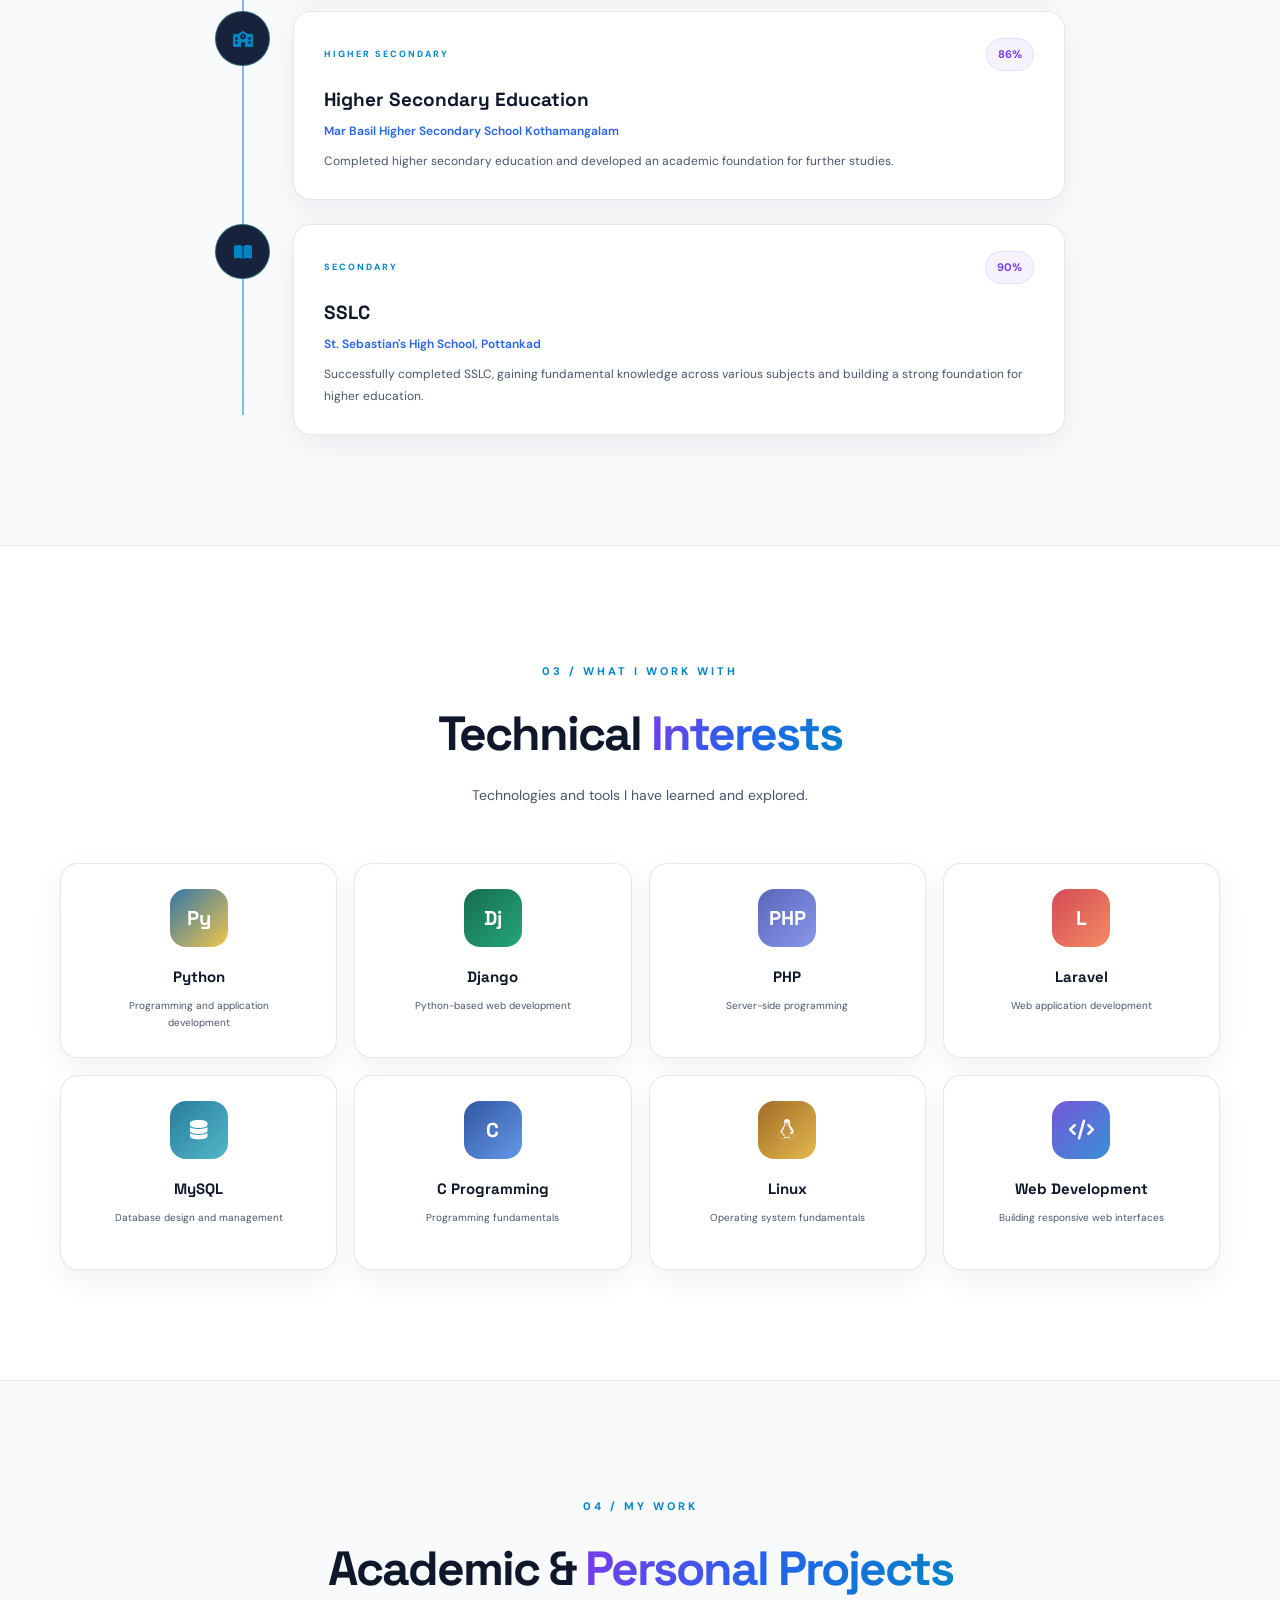
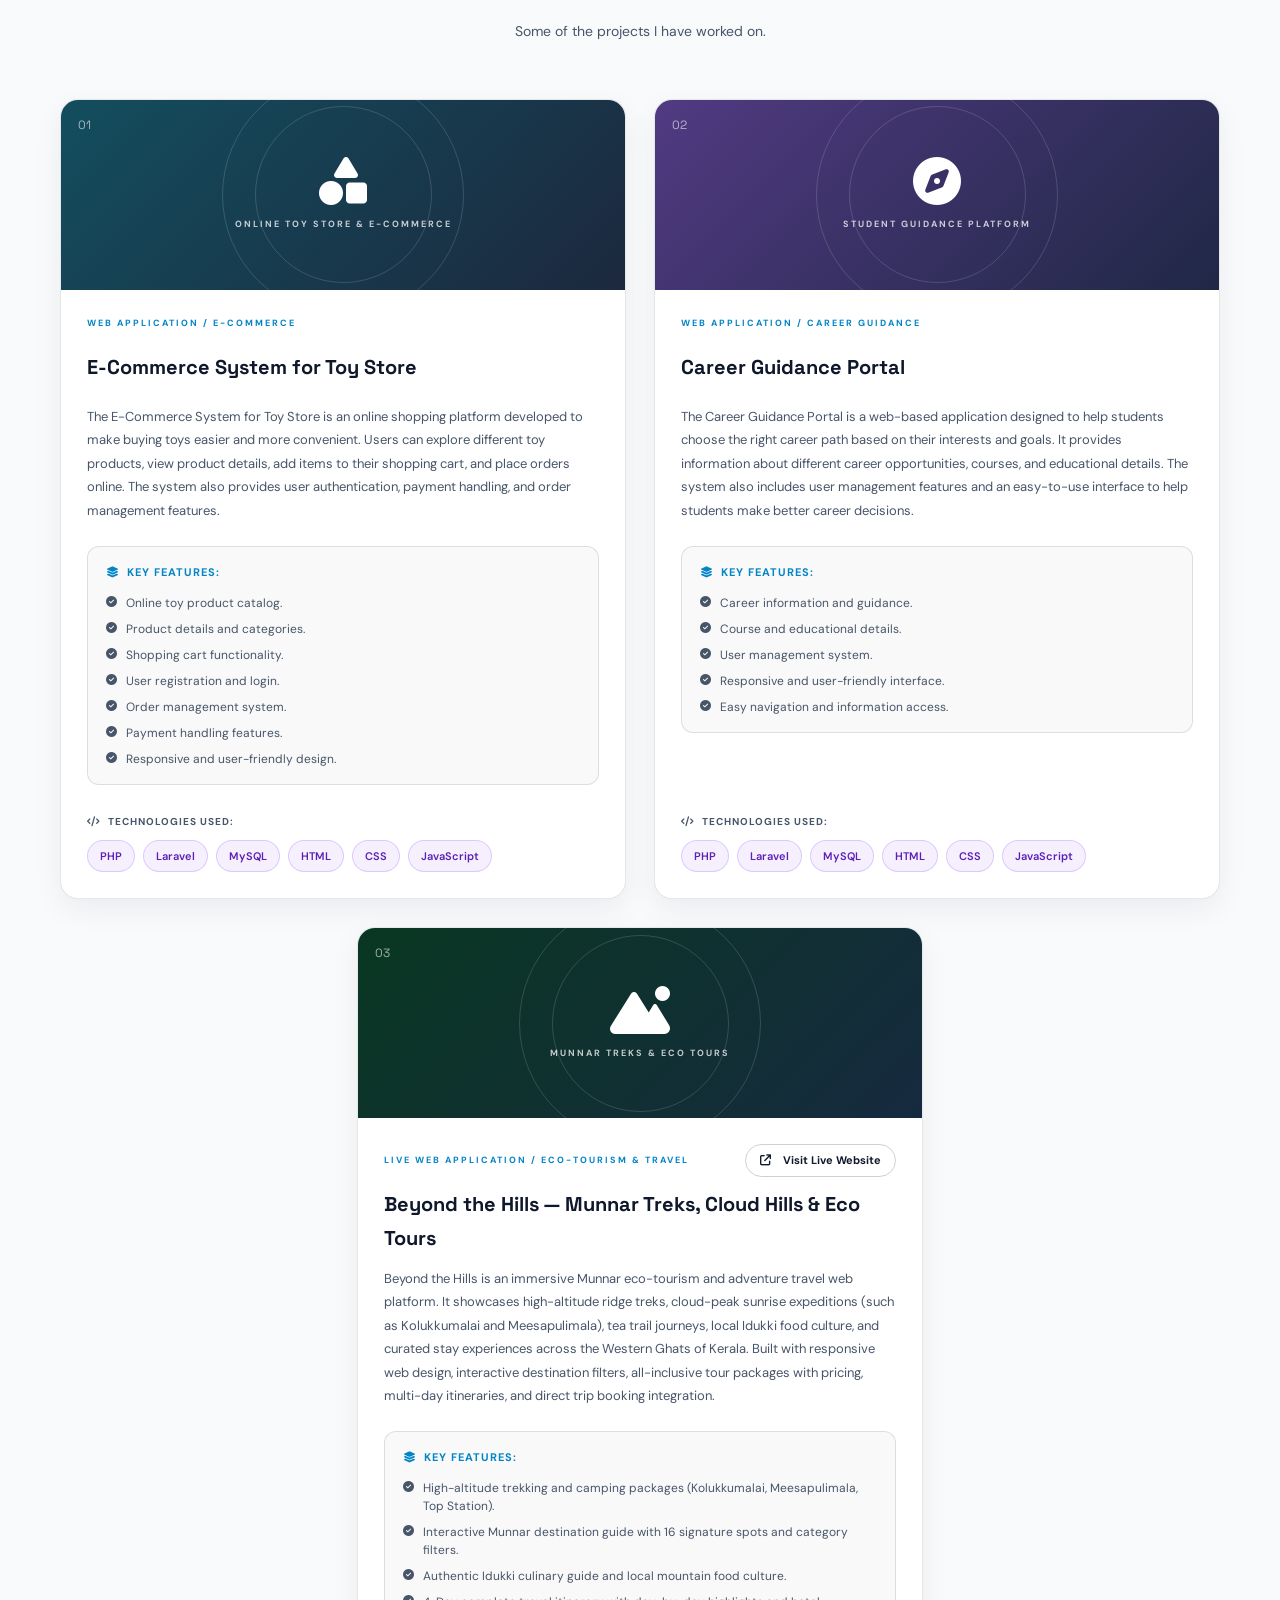
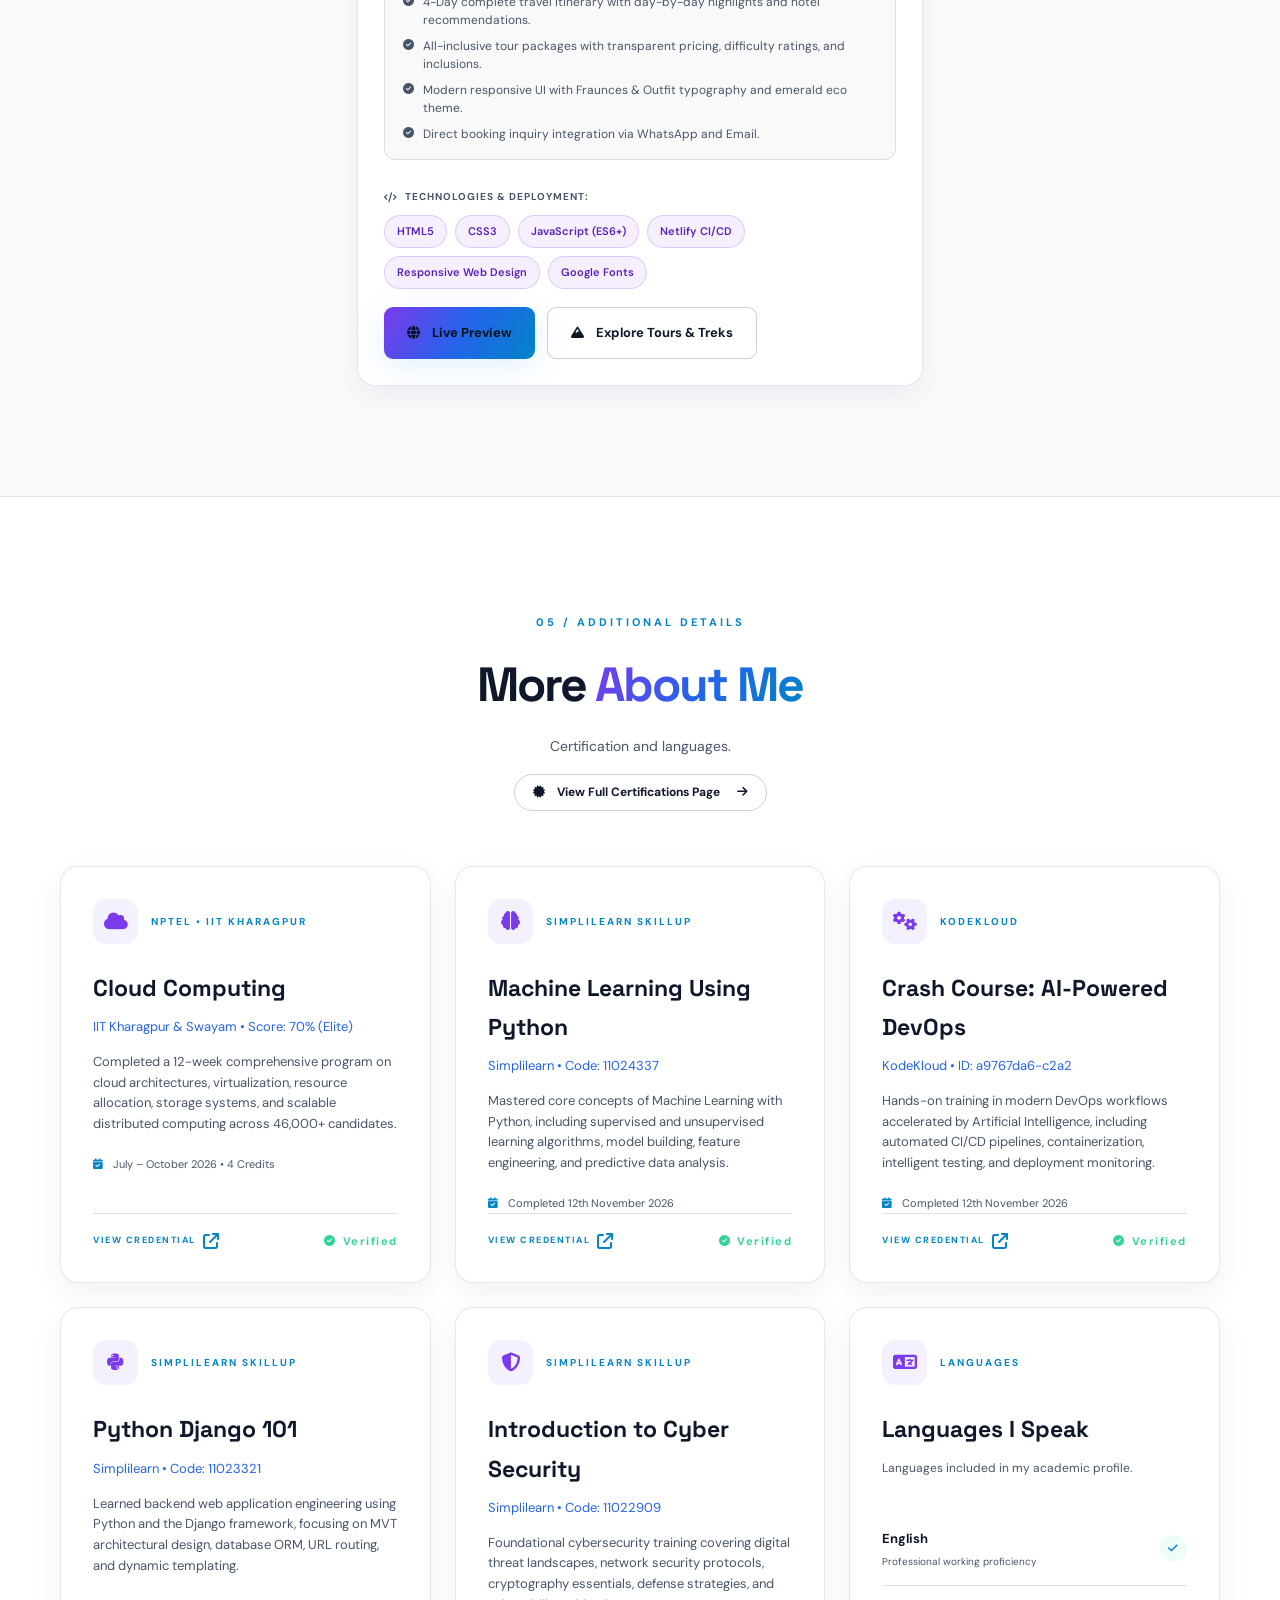
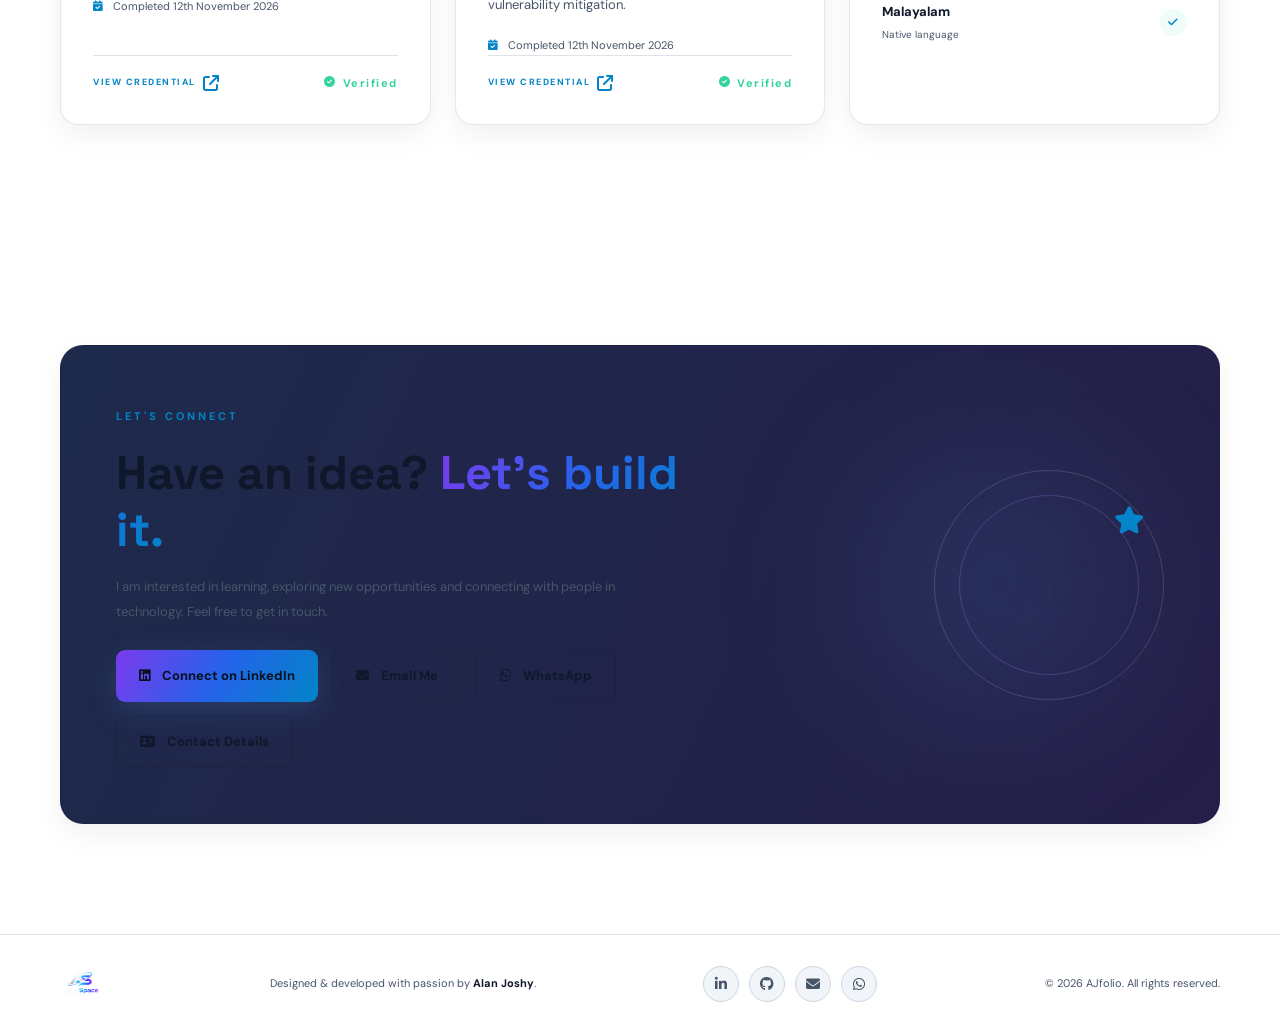
==== commit 3fc3c554: "first commit" ====
--- a/about.html
+++ b/about.html
@@ -420,7 +420,7 @@
                                 <span class="education-score">65%</span>
                             </div>
 
-                            <h3>Bachelor of Computer Applications</h3>
+                            <h3>B.Com (Computer Applications)</h3>
 
                             <h4>SSM College, Rajakkad</h4>
 
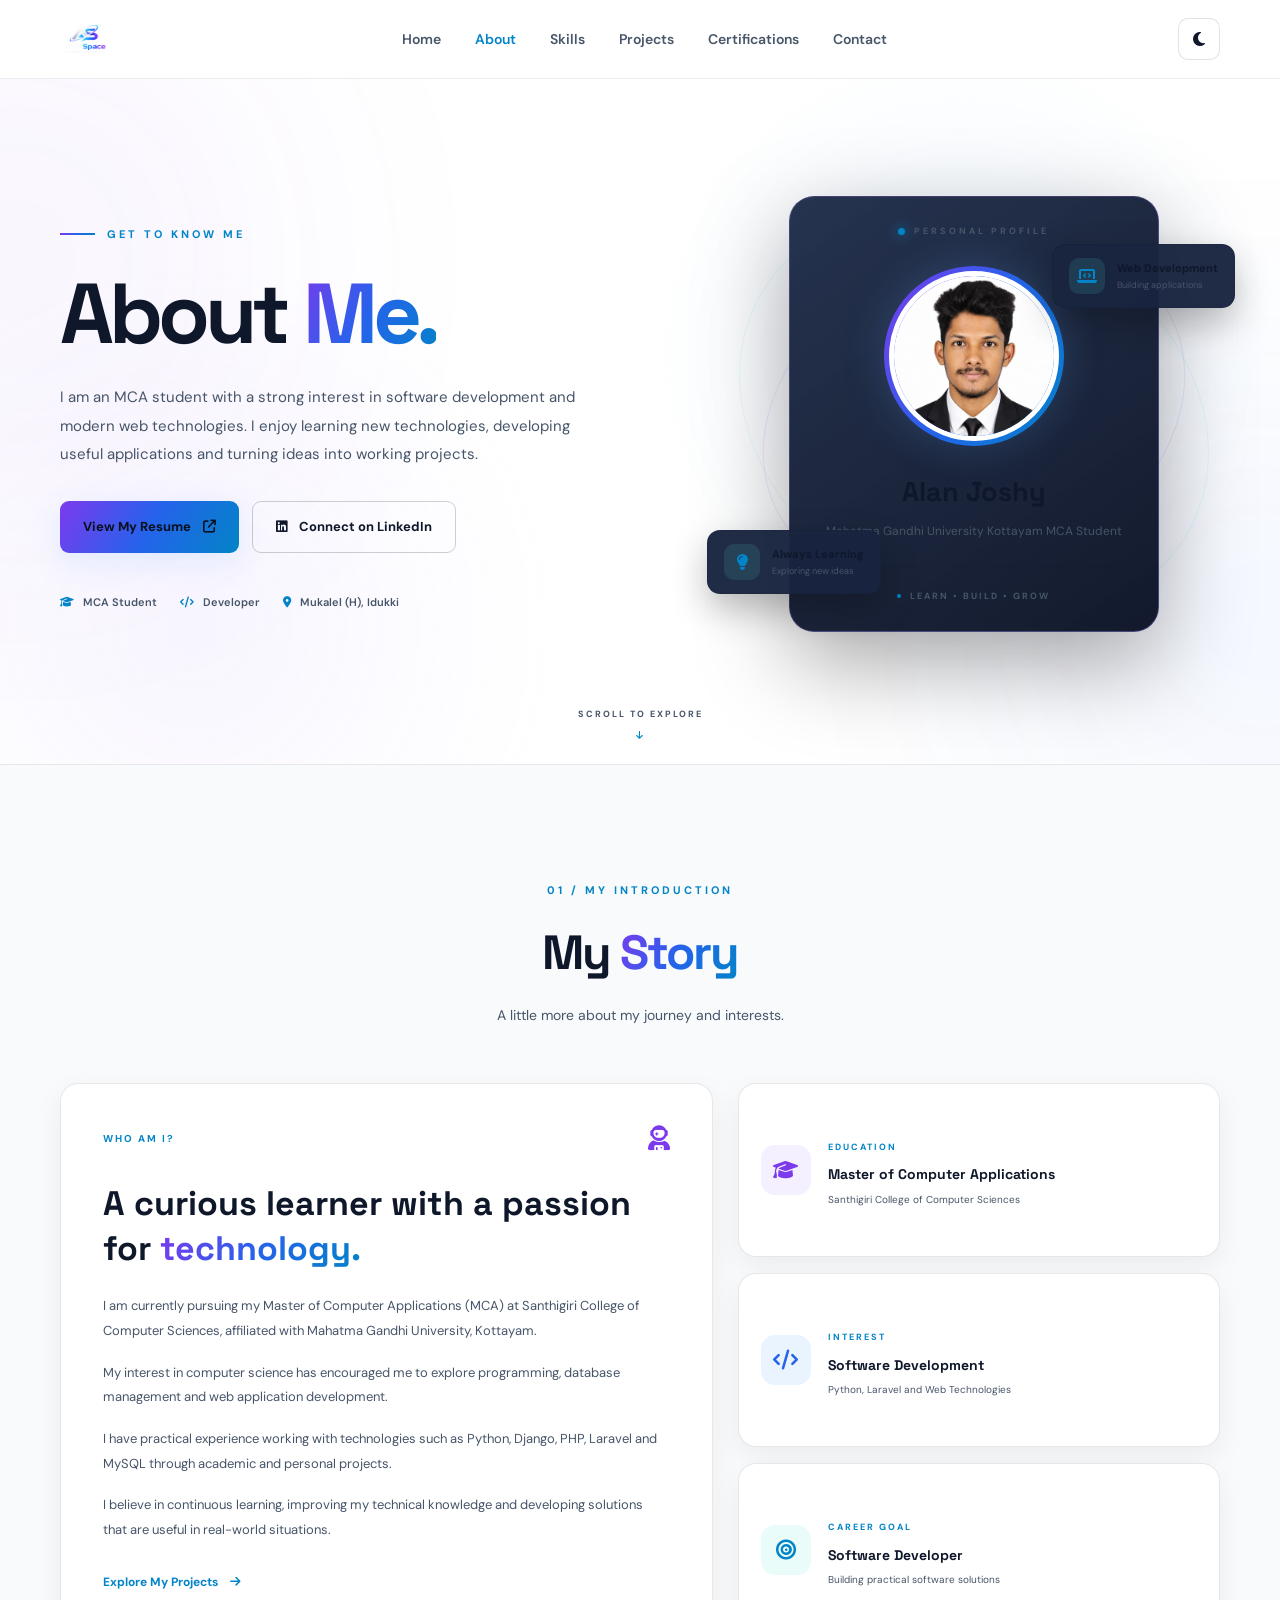
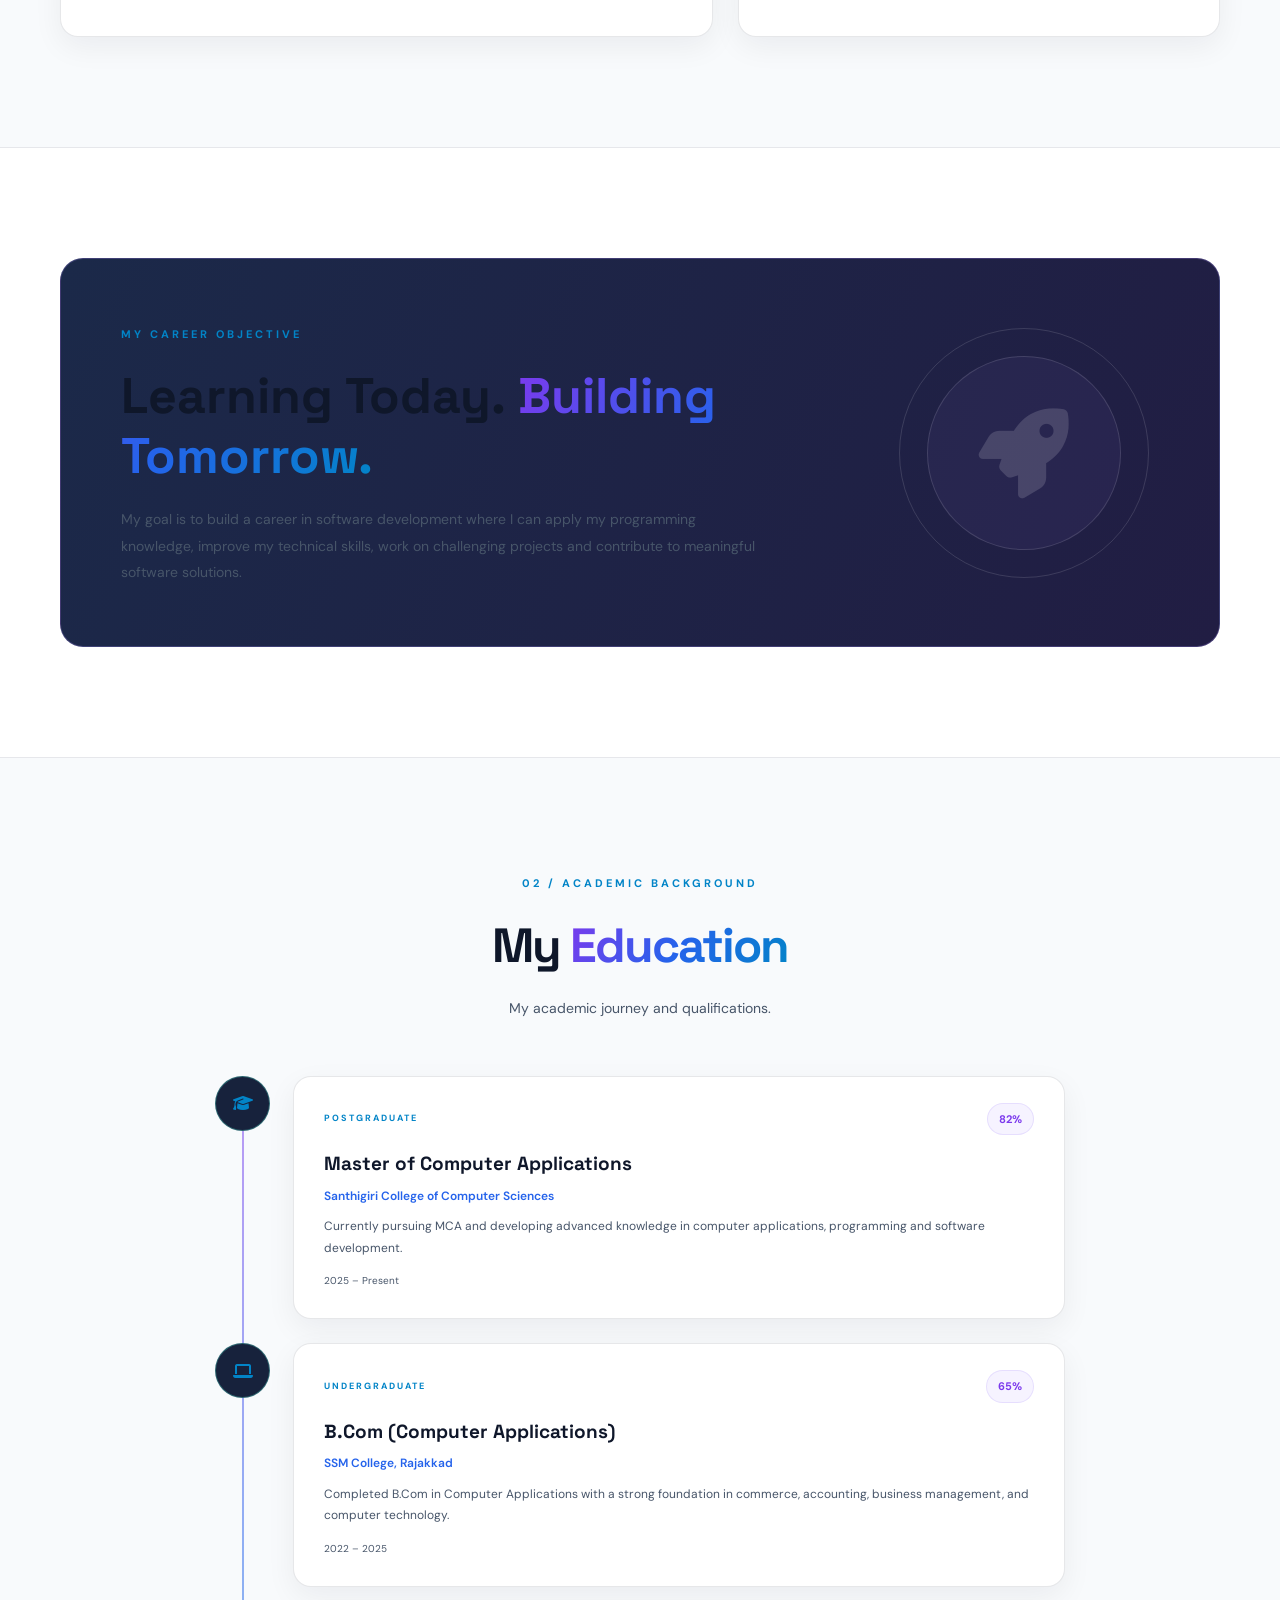
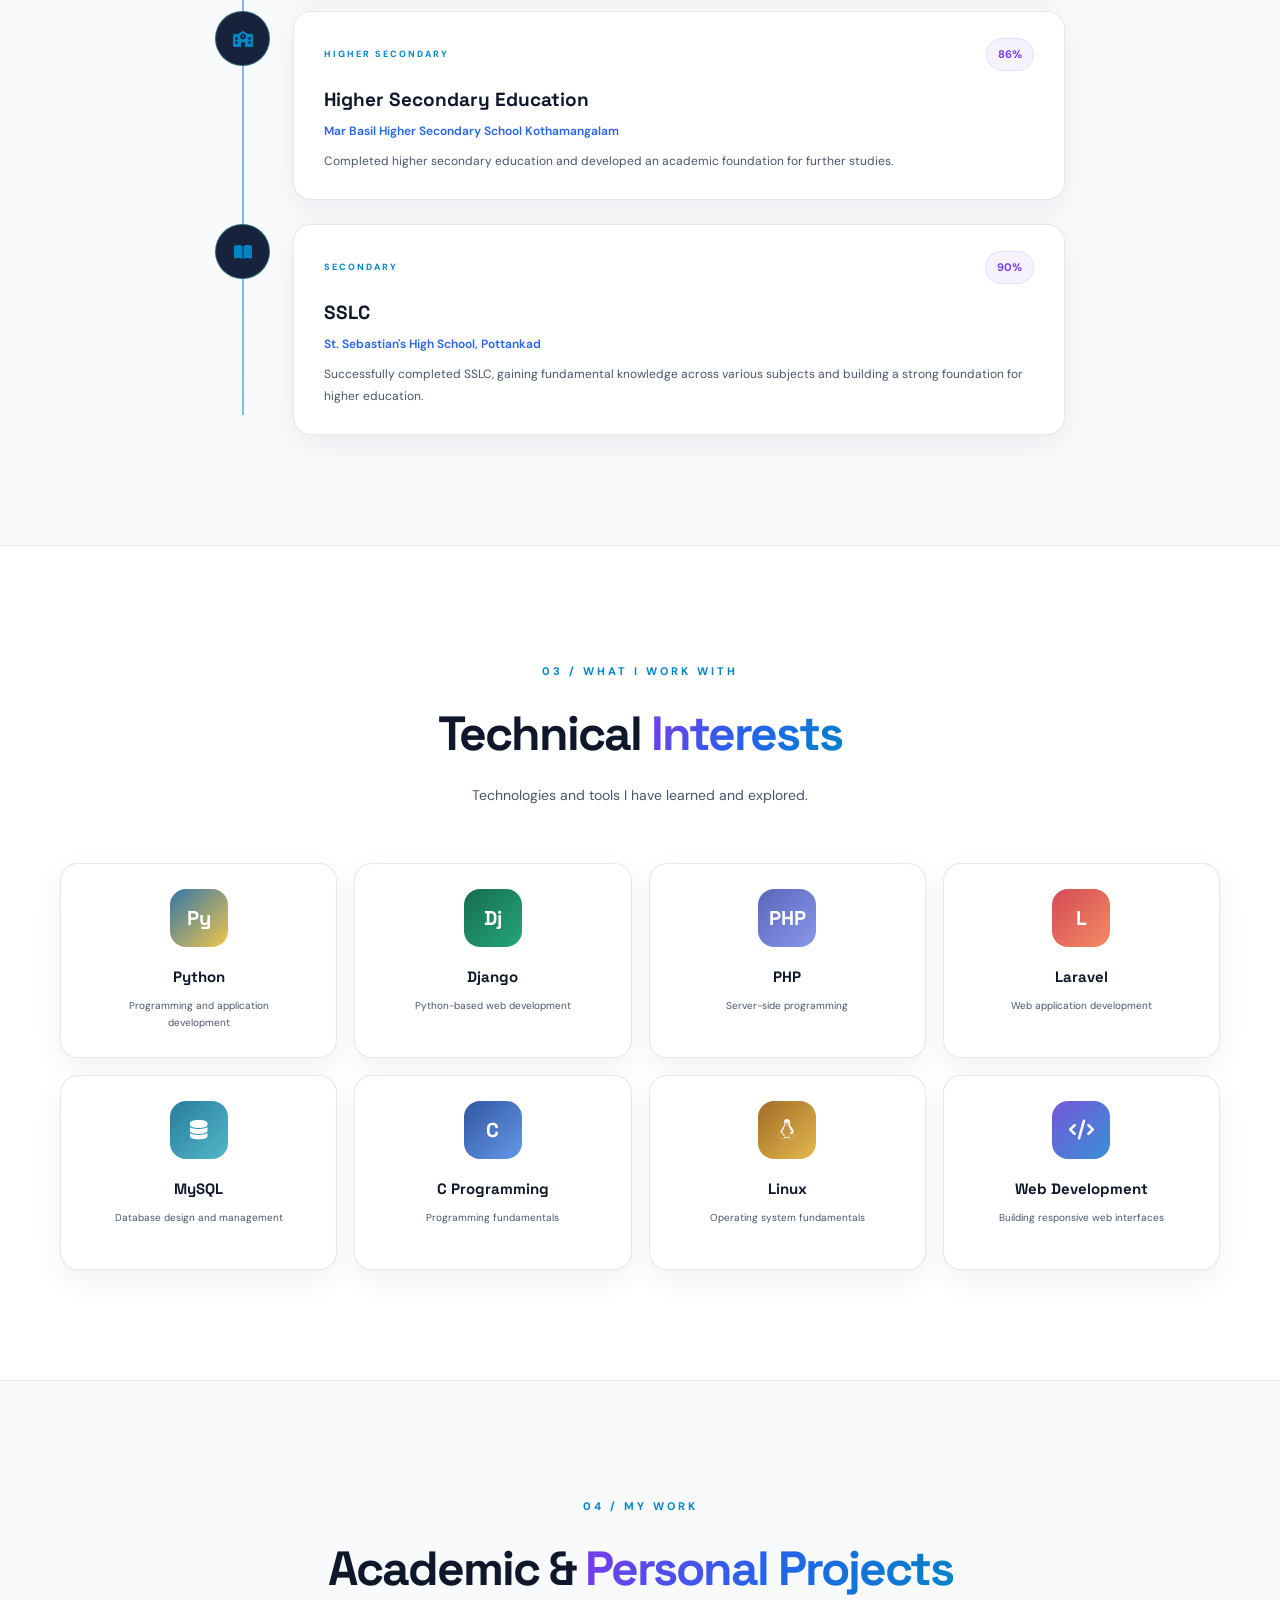
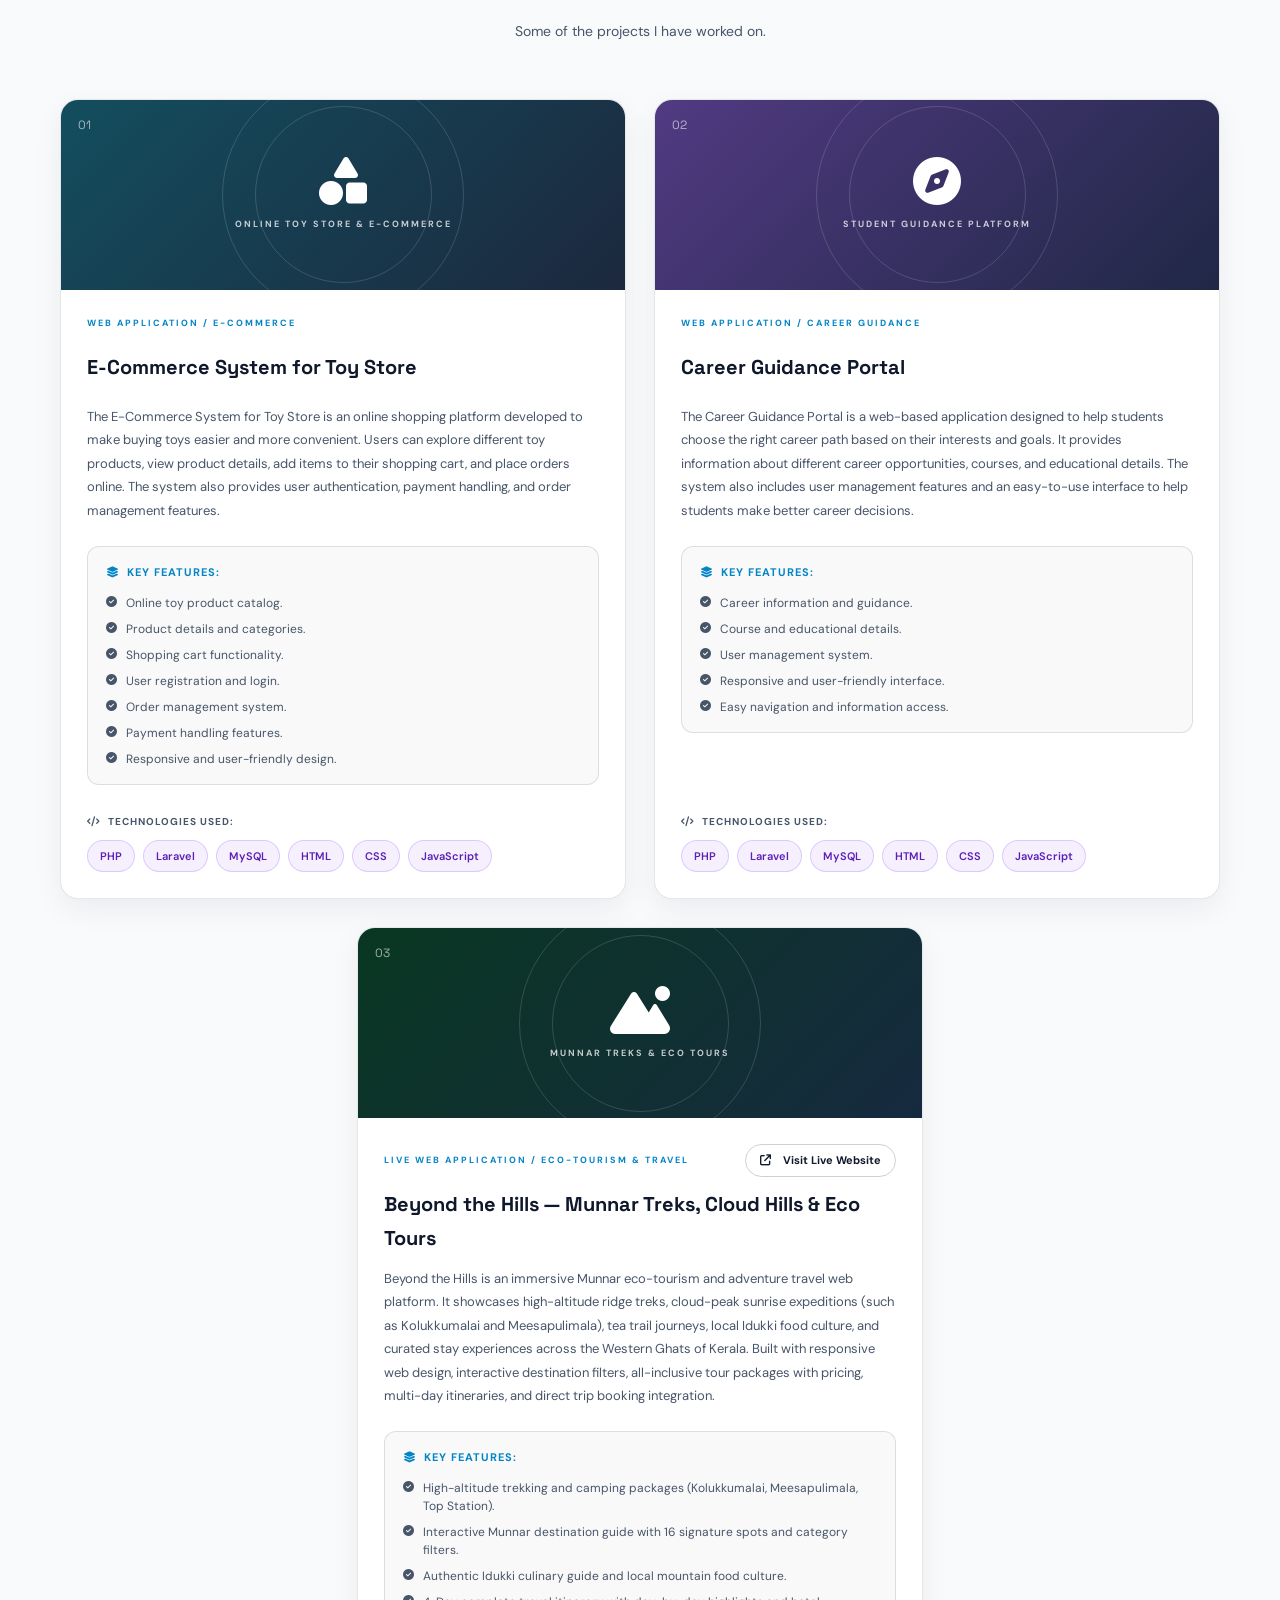
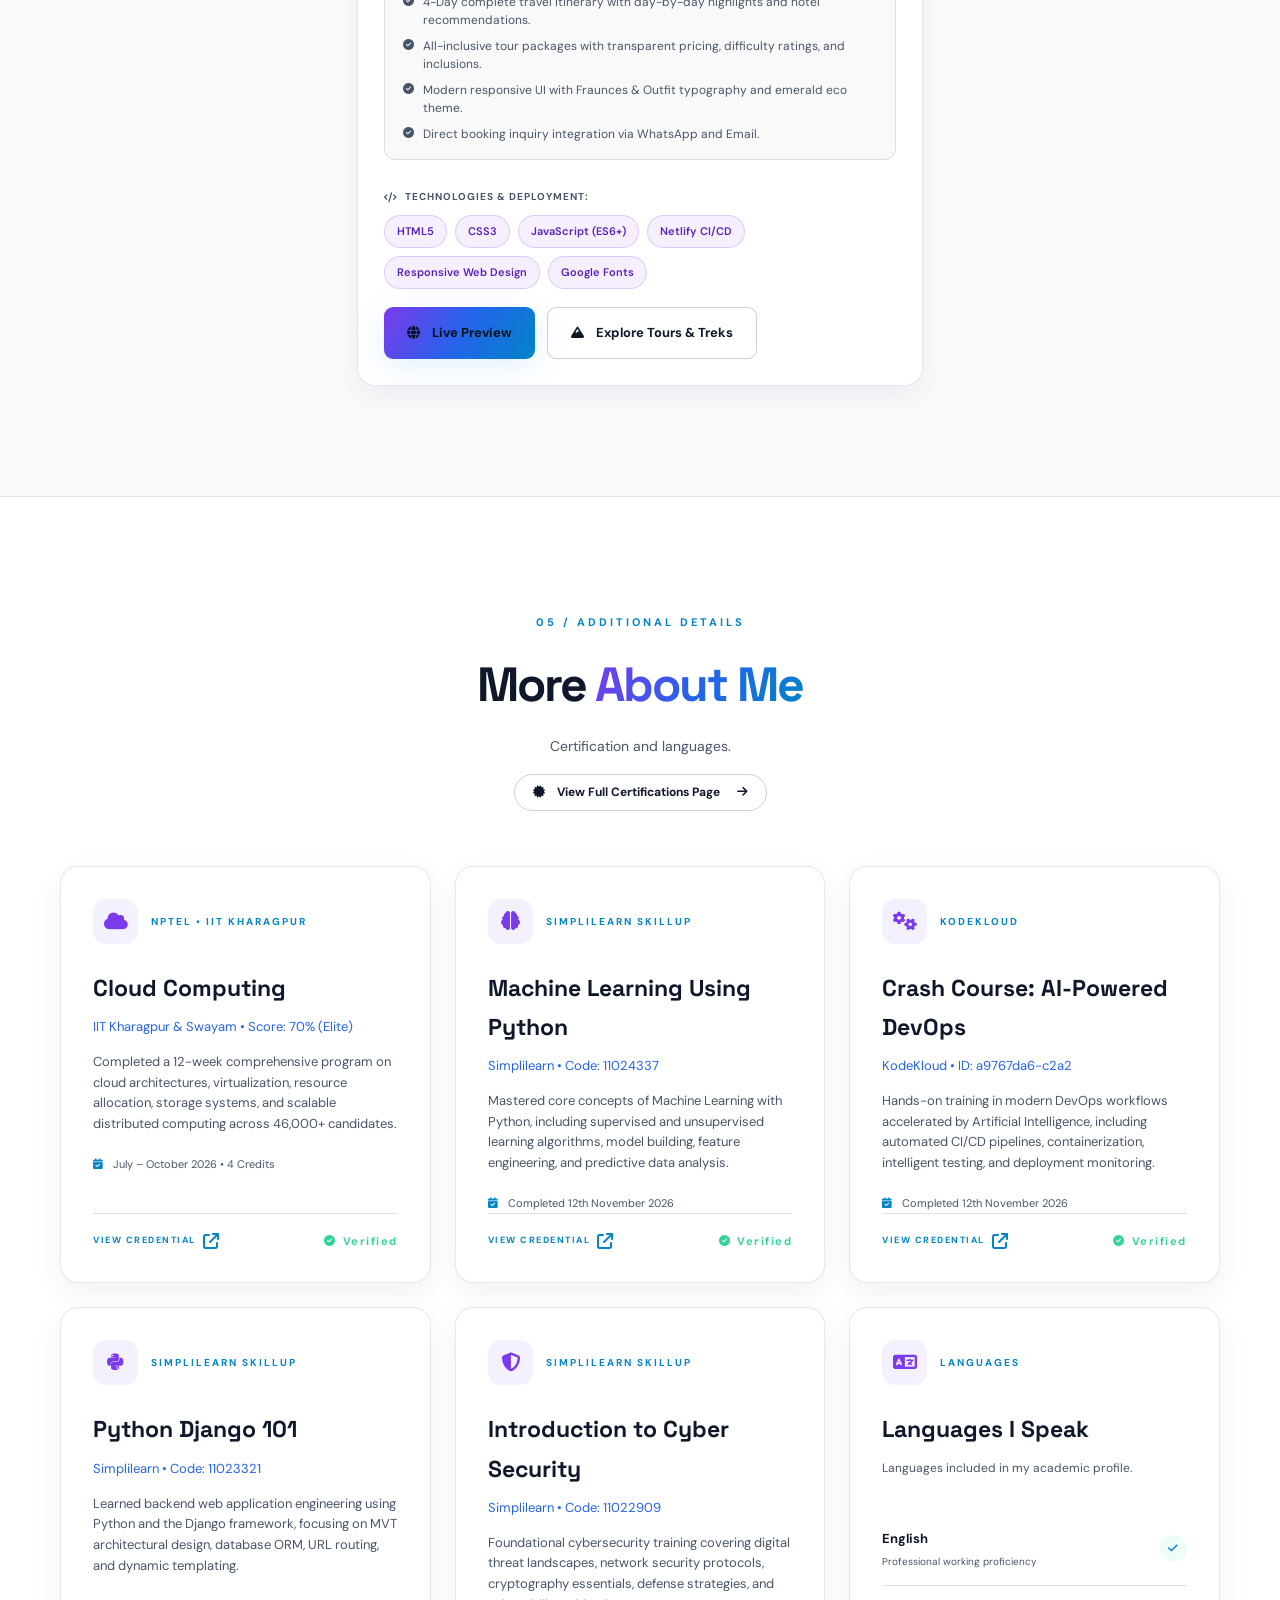
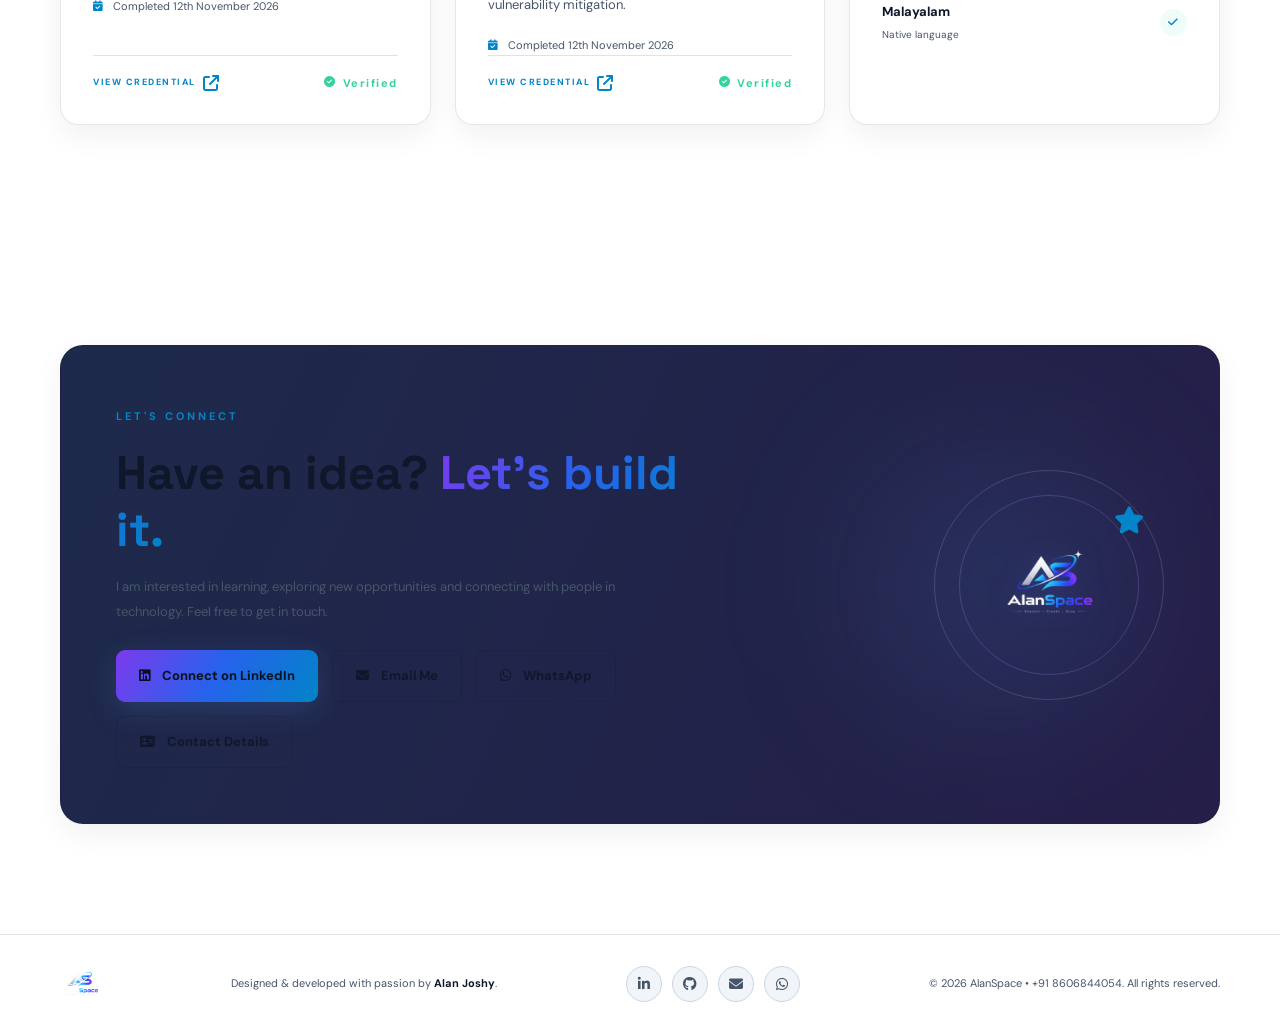
==== commit aa0db3bd: "first commit" ====
--- a/about.html
+++ b/about.html
@@ -5,7 +5,7 @@
     <meta charset="UTF-8">
     <meta name="viewport" content="width=device-width, initial-scale=1.0">
 
-    <title>About Me | AJfolio</title>
+    <title>About Me | AlanSpace</title>
 
     <meta name="description" content="Learn more about my education, technical interests, projects and career goals.">
 
@@ -994,7 +994,7 @@
                     </div>
 
                     <div class="cta-symbol">
-                        AJ
+                        <img src="Assets/images/logo.png" alt="Alan Joshy Logo" class="cta-logo-img">
                         <i class="fa-solid fa-star"></i>
                     </div>
 
@@ -1040,7 +1040,7 @@
             </div>
 
             <p>
-                © <span id="year"></span> AJfolio. All rights reserved.
+                © <span id="year"></span> AlanSpace • <a href="tel:+918606844054" class="footer-phone-link">+91 8606844054</a>. All rights reserved.
             </p>
 
         </div>
--- a/Assets/css/style.css
+++ b/Assets/css/style.css
@@ -1582,3 +1582,14 @@
 [data-theme="light"] .contact-info-card .contact-action-link:hover {
     color: #0f172a;
 }
+
+/* Footer Phone Link */
+.footer-phone-link {
+    color: inherit;
+    text-decoration: none;
+    transition: color 0.3s ease;
+}
+
+.footer-phone-link:hover {
+    color: var(--cyan);
+}
--- a/Assets/css/about.css
+++ b/Assets/css/about.css
@@ -1652,3 +1652,24 @@
     background: rgba(124, 58, 237, 0.12);
     border-color: #6366f1;
 }
+
+.cta-logo-img {
+    width: 105px;
+    height: 105px;
+    object-fit: contain;
+    position: relative;
+    z-index: 2;
+    filter: drop-shadow(0 0 16px rgba(56, 189, 248, 0.45));
+    transition: transform 0.4s cubic-bezier(0.4, 0, 0.2, 1), filter 0.4s ease;
+    user-select: none;
+    pointer-events: none;
+}
+
+.about-cta-card:hover .cta-logo-img {
+    transform: scale(1.1);
+    filter: drop-shadow(0 0 24px rgba(85, 230, 208, 0.7));
+}
+
+[data-theme="light"] .cta-logo-img {
+    filter: drop-shadow(0 0 12px rgba(99, 102, 241, 0.25));
+}
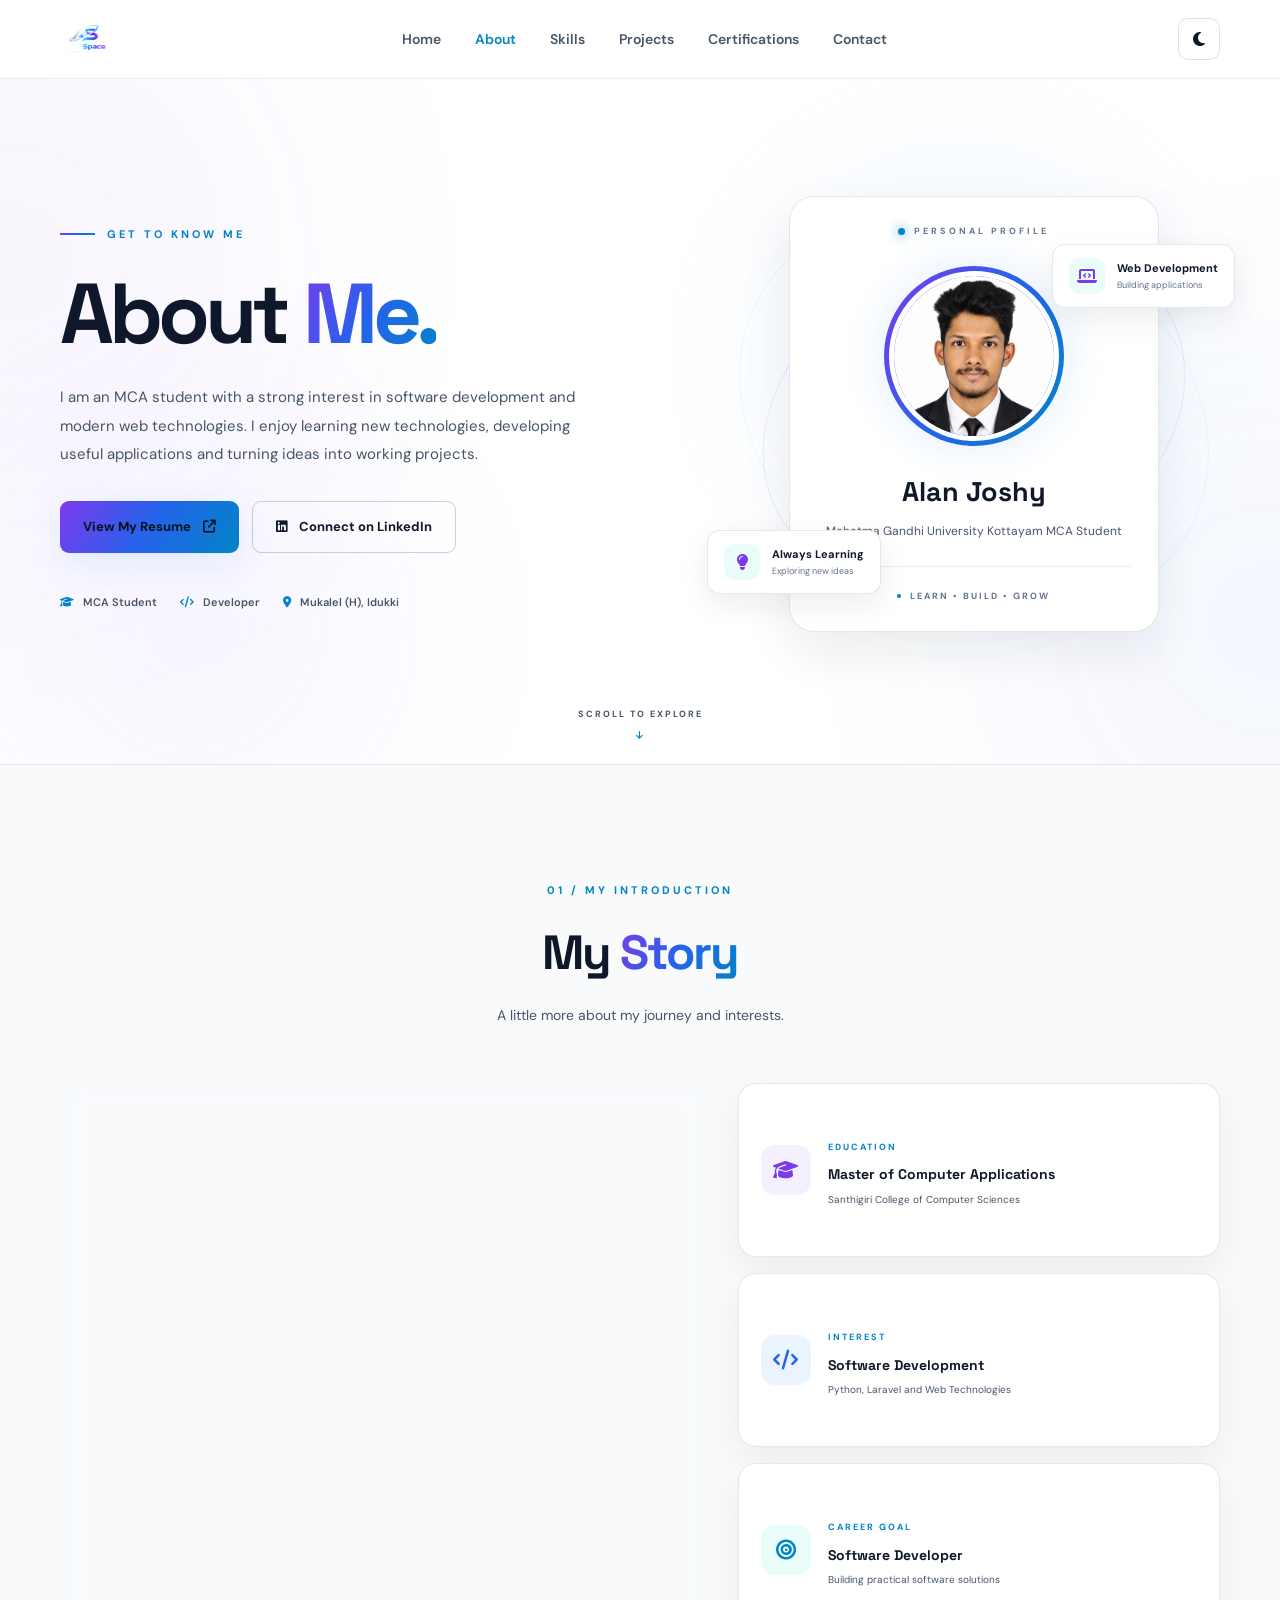
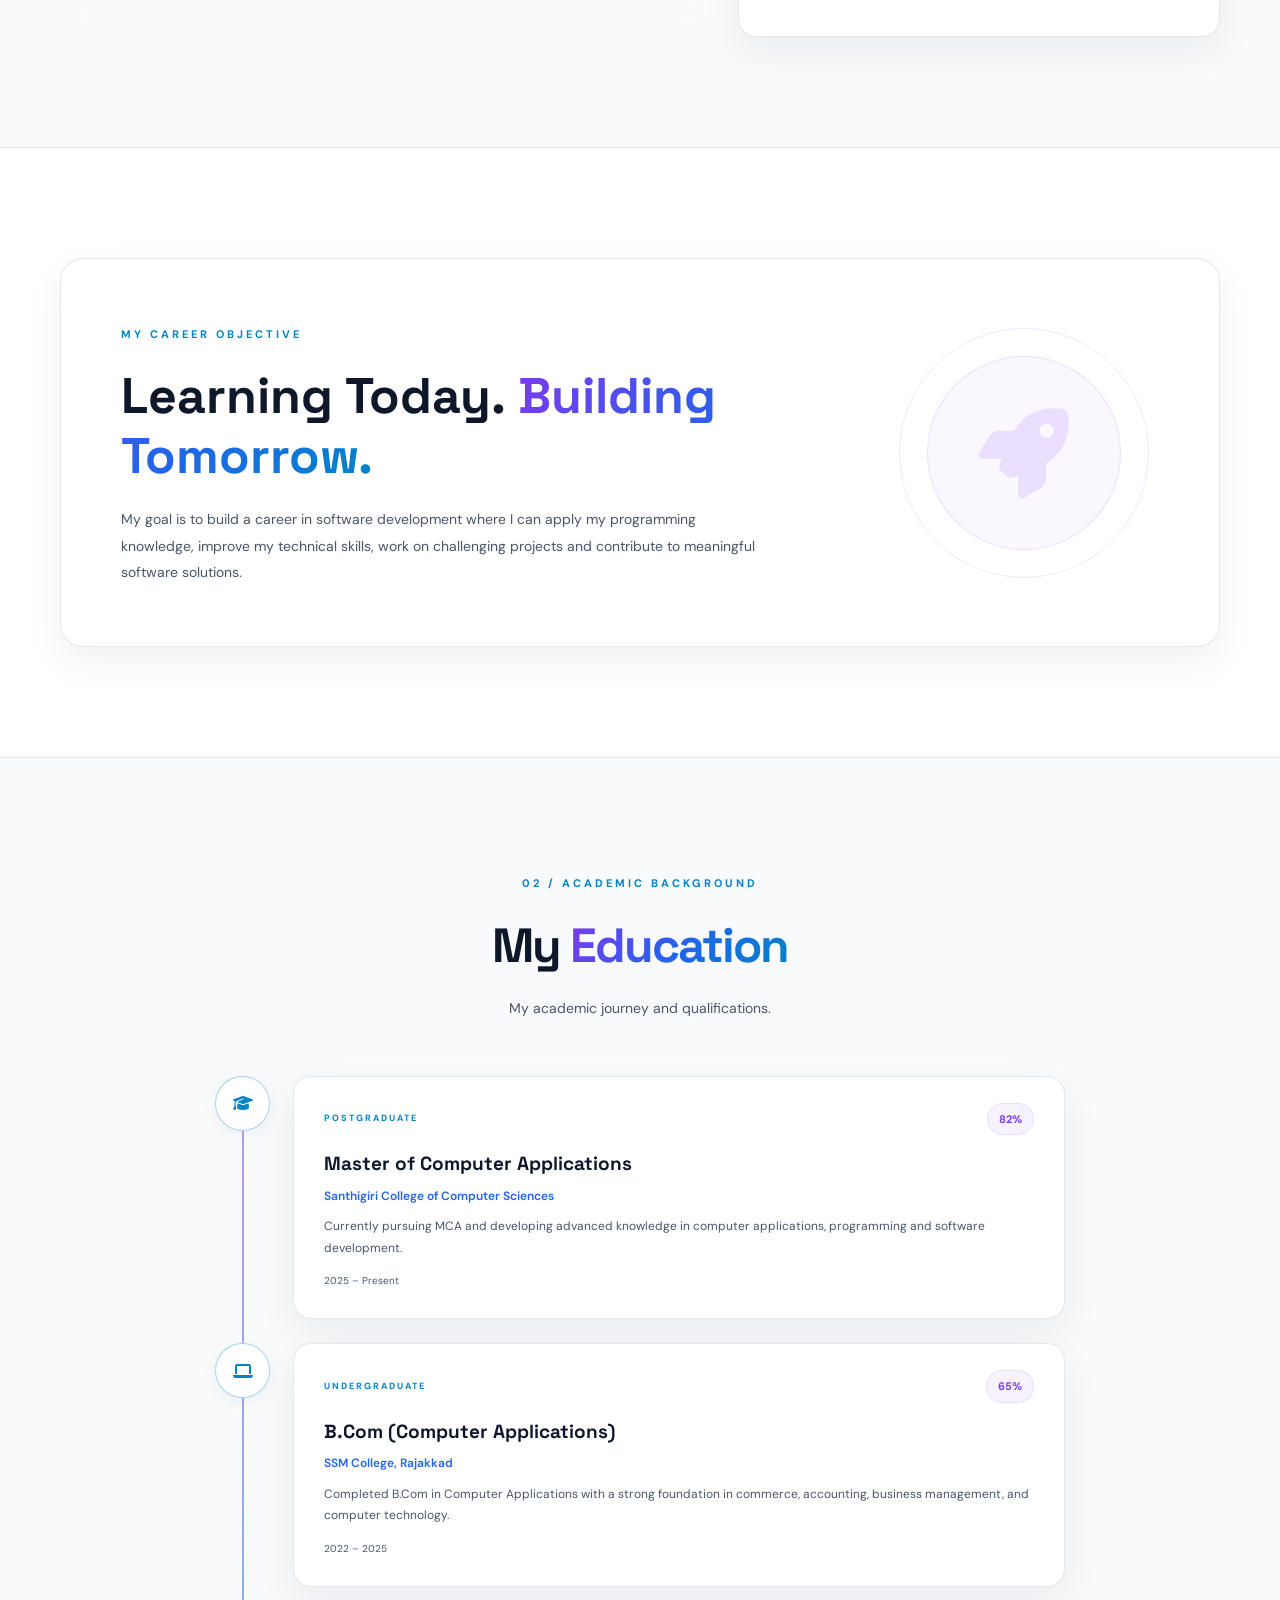
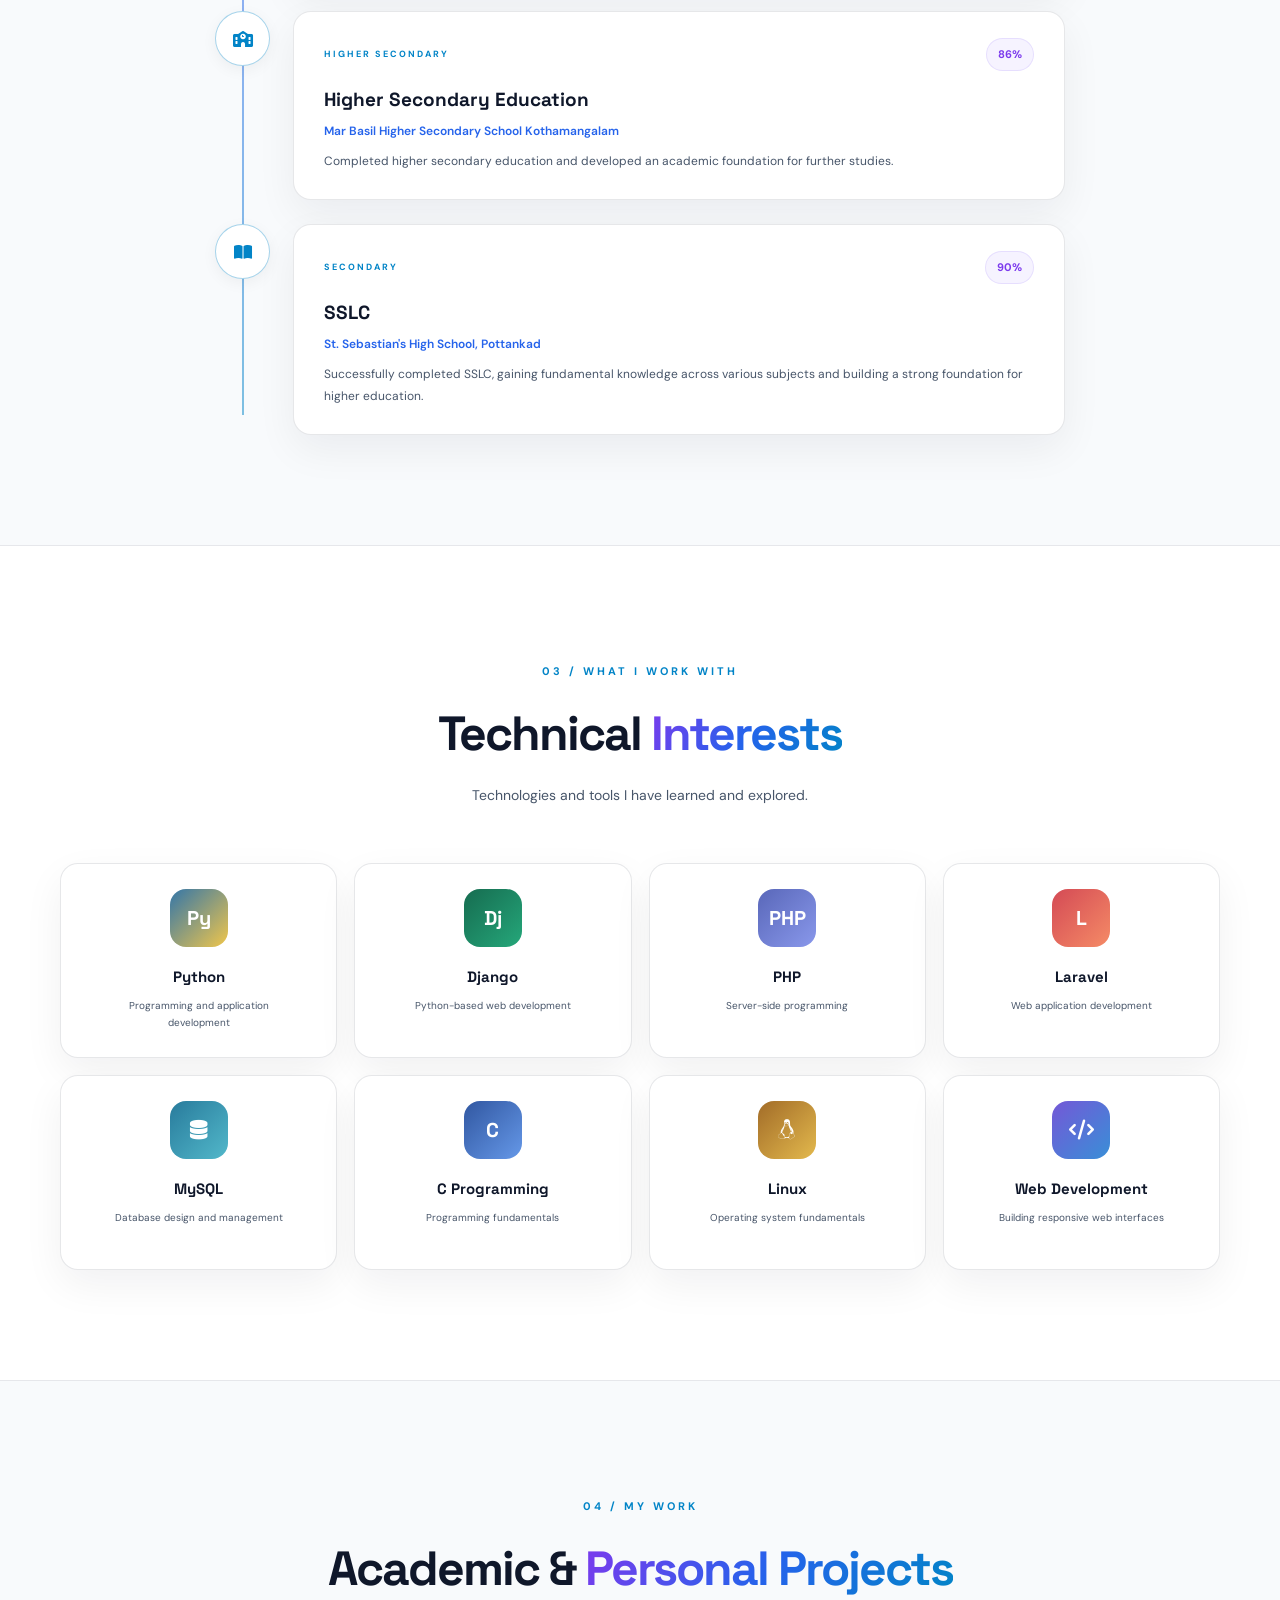
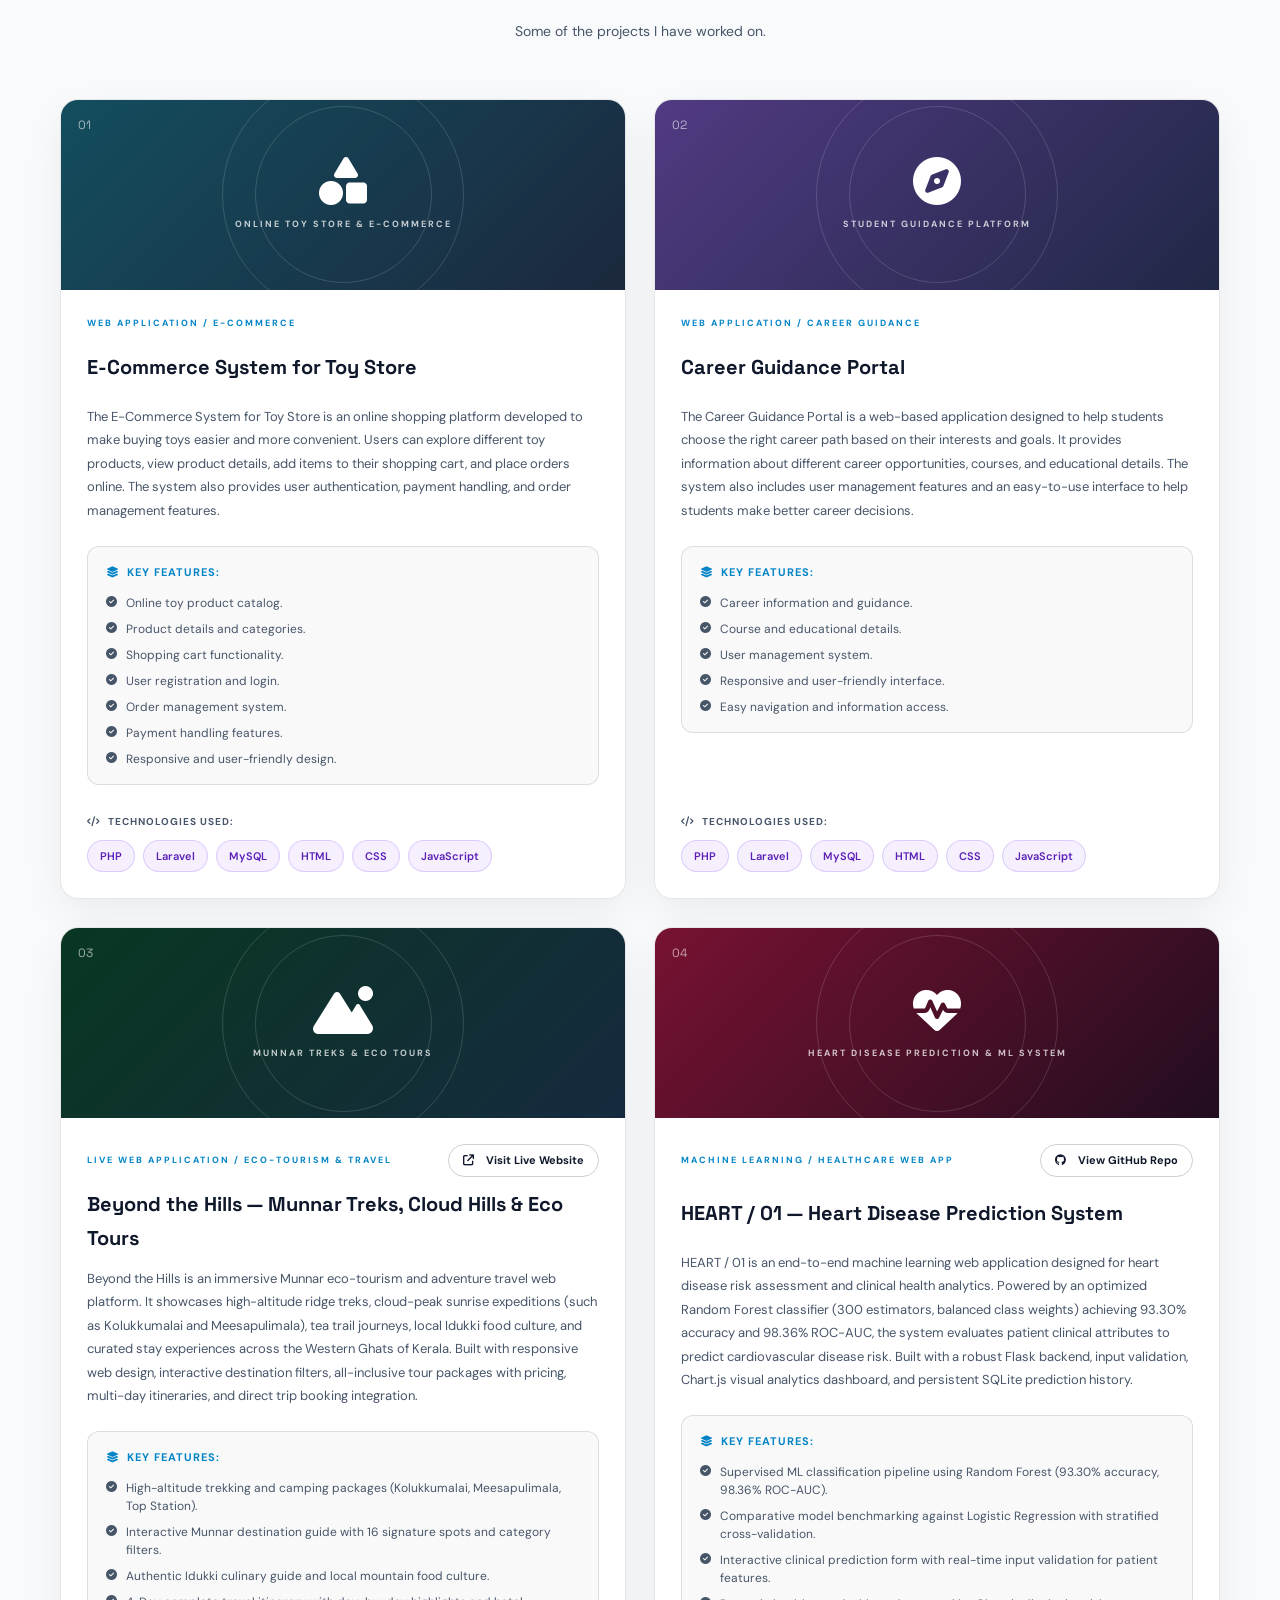
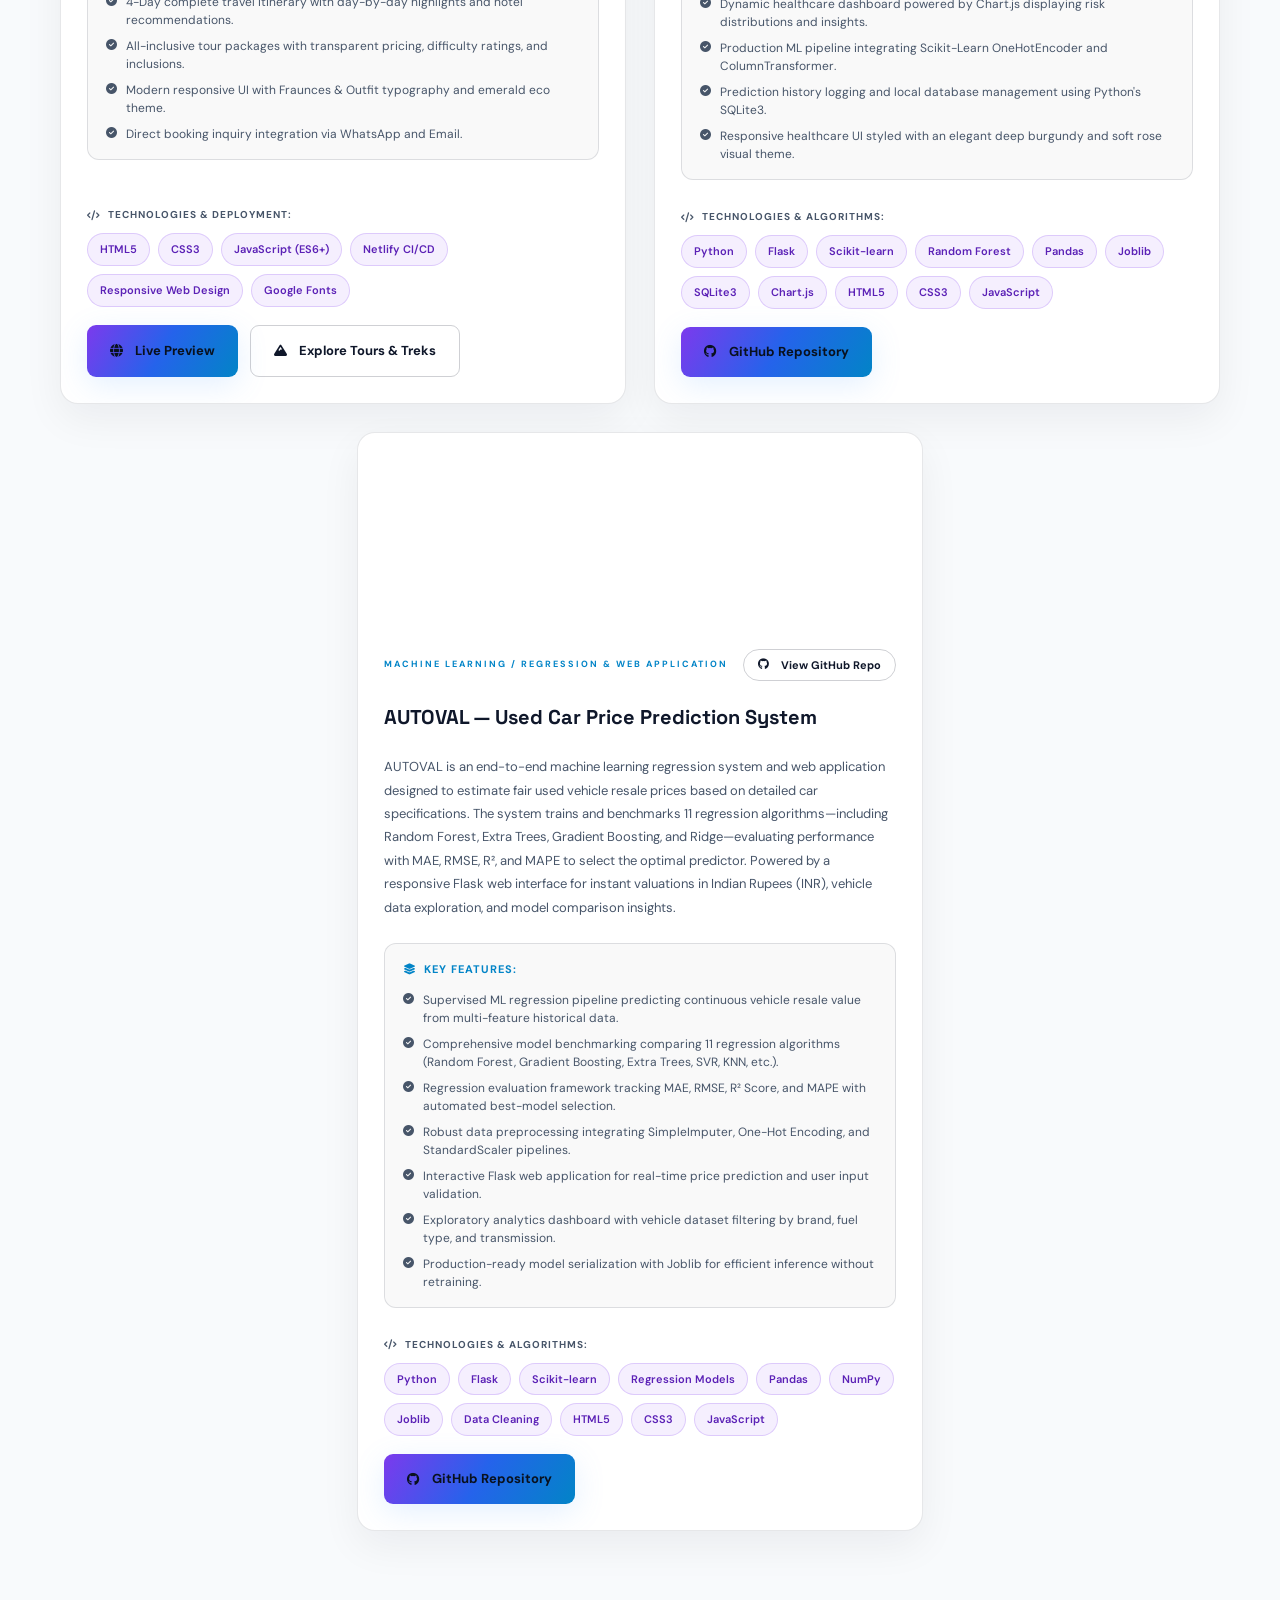
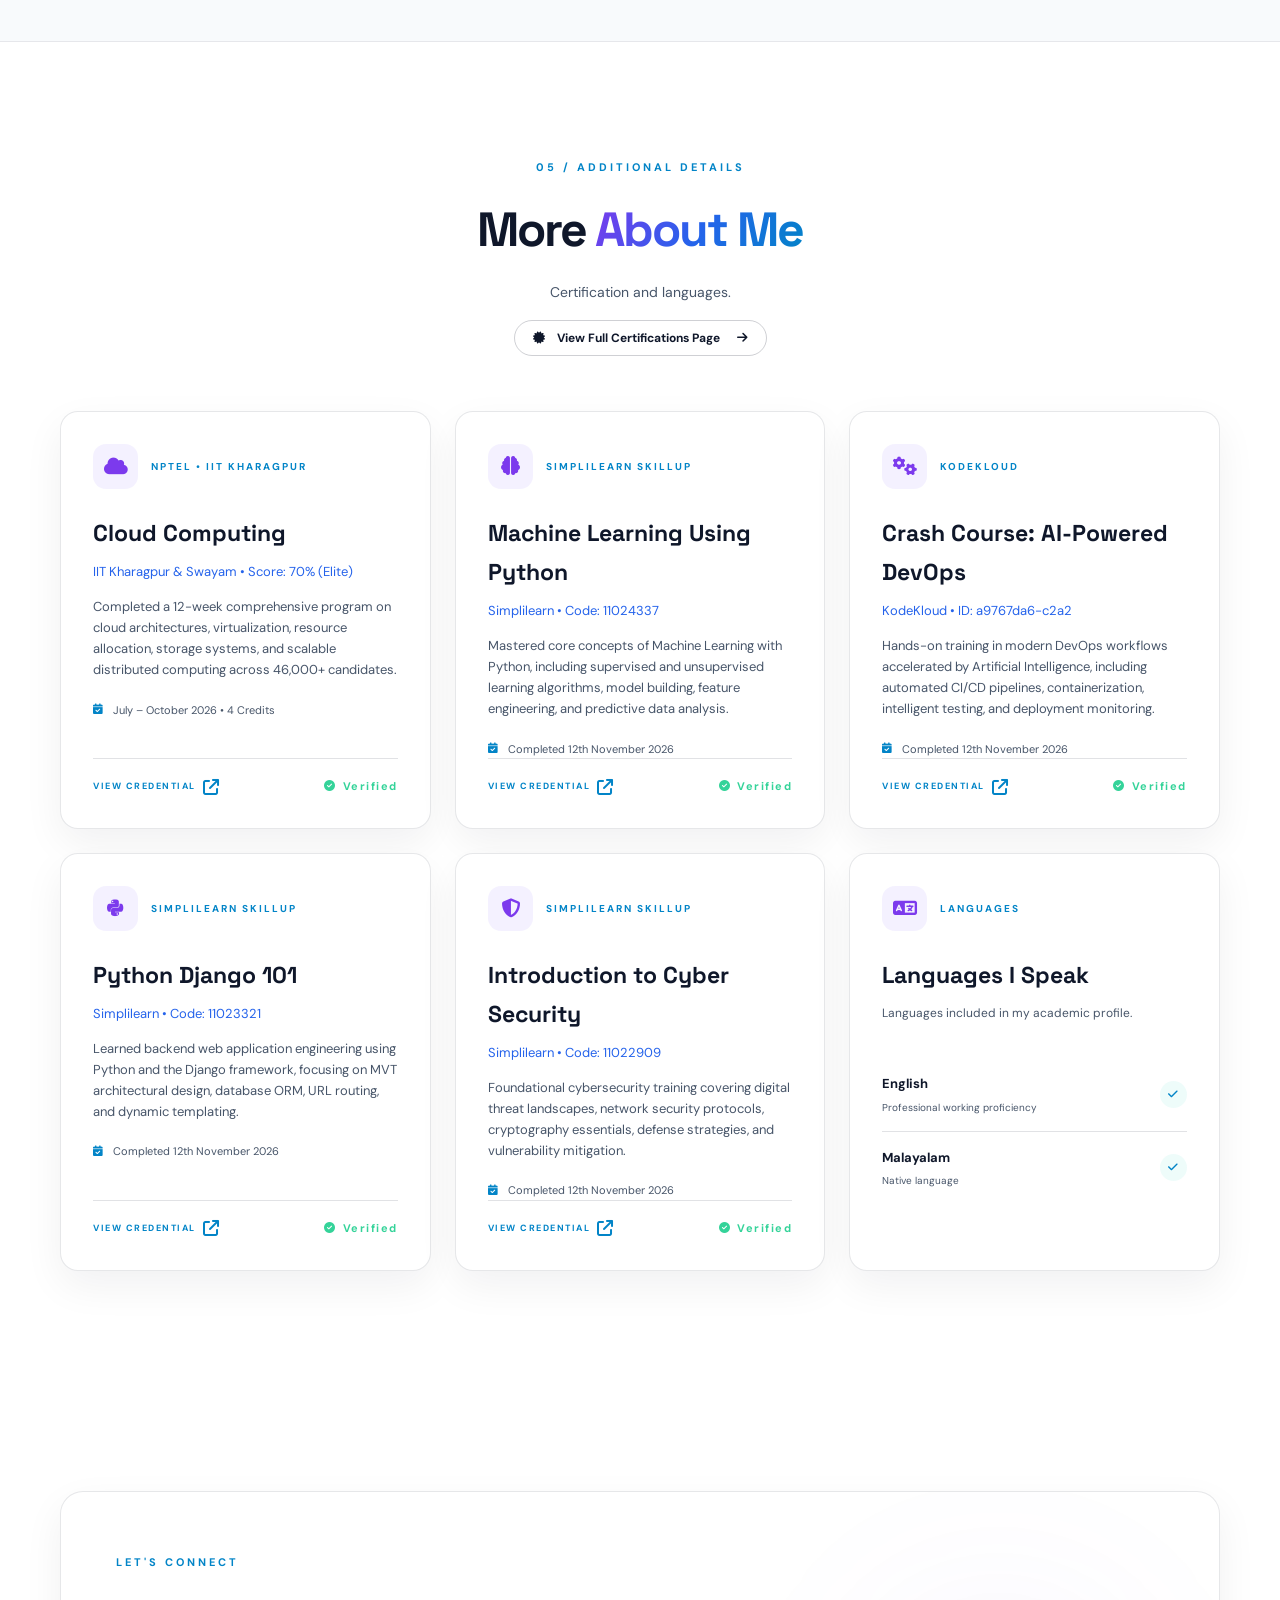
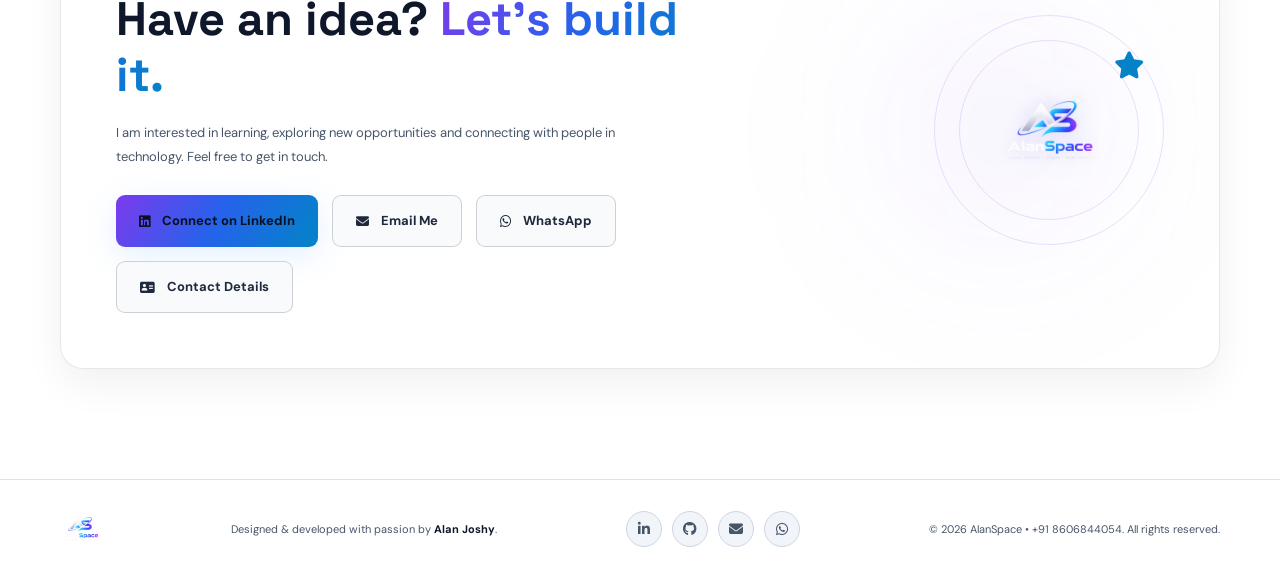
==== commit 56f758f6: "Describe what you changed" ====
--- a/about.html
+++ b/about.html
@@ -677,7 +677,7 @@
 
 
                     <!-- Project 3: Beyond the Hills (Featured Live Web Application - Layer 2) -->
-                    <article class="about-project-card project-layer-2 reveal">
+                    <article class="about-project-card reveal">
 
                         <div class="about-project-art art-hills">
                             <span class="project-art-number">03</span>
@@ -729,6 +729,132 @@
                                 </a>
                                 <a href="https://beyondthehills.netlify.app/services" target="_blank" rel="noopener noreferrer" class="btn btn-outline">
                                     <i class="fa-solid fa-mountain"></i> Explore Tours &amp; Treks
+                                </a>
+                            </div>
+
+                        </div>
+
+                    </article>
+
+
+                    <!-- Project 4: HEART / 01 — Heart Disease Prediction System -->
+                    <article class="about-project-card reveal">
+
+                        <div class="about-project-art art-heart">
+                            <span class="project-art-number">04</span>
+                            <i class="fa-solid fa-heart-pulse"></i>
+                            <span class="art-caption">HEART DISEASE PREDICTION &amp; ML SYSTEM</span>
+                        </div>
+
+                        <div class="about-project-body">
+                            <div style="display: flex; justify-content: space-between; align-items: center; flex-wrap: wrap; gap: 8px;">
+                                <span class="project-type">MACHINE LEARNING / HEALTHCARE WEB APP</span>
+                                <a href="https://github.com/alanjoshy8606-cell/ML-HEART-DISEASES" target="_blank" rel="noopener noreferrer" class="btn btn-outline" style="padding: 6px 14px; font-size: 11px; border-radius: 20px;">
+                                    <i class="fa-brands fa-github"></i> View GitHub Repo
+                                </a>
+                            </div>
+
+                            <h3>HEART / 01 — Heart Disease Prediction System</h3>
+                            <p>
+                                HEART / 01 is an end-to-end machine learning web application designed for heart disease risk assessment and clinical health analytics. Powered by an optimized Random Forest classifier (300 estimators, balanced class weights) achieving 93.30% accuracy and 98.36% ROC-AUC, the system evaluates patient clinical attributes to predict cardiovascular disease risk. Built with a robust Flask backend, input validation, Chart.js visual analytics dashboard, and persistent SQLite prediction history.
+                            </p>
+
+                            <div class="about-project-features">
+                                <span class="features-title"><i class="fa-solid fa-layer-group"></i> Key Features:</span>
+                                <ul>
+                                    <li><i class="fa-solid fa-circle-check"></i> Supervised ML classification pipeline using Random Forest (93.30% accuracy, 98.36% ROC-AUC).</li>
+                                    <li><i class="fa-solid fa-circle-check"></i> Comparative model benchmarking against Logistic Regression with stratified cross-validation.</li>
+                                    <li><i class="fa-solid fa-circle-check"></i> Interactive clinical prediction form with real-time input validation for patient features.</li>
+                                    <li><i class="fa-solid fa-circle-check"></i> Dynamic healthcare dashboard powered by Chart.js displaying risk distributions and insights.</li>
+                                    <li><i class="fa-solid fa-circle-check"></i> Production ML pipeline integrating Scikit-Learn OneHotEncoder and ColumnTransformer.</li>
+                                    <li><i class="fa-solid fa-circle-check"></i> Prediction history logging and local database management using Python's SQLite3.</li>
+                                    <li><i class="fa-solid fa-circle-check"></i> Responsive healthcare UI styled with an elegant deep burgundy and soft rose visual theme.</li>
+                                </ul>
+                            </div>
+
+                            <div class="about-project-tech-header">
+                                <i class="fa-solid fa-code"></i> Technologies &amp; Algorithms:
+                            </div>
+                            <div class="about-project-tags">
+                                <span>Python</span>
+                                <span>Flask</span>
+                                <span>Scikit-learn</span>
+                                <span>Random Forest</span>
+                                <span>Pandas</span>
+                                <span>Joblib</span>
+                                <span>SQLite3</span>
+                                <span>Chart.js</span>
+                                <span>HTML5</span>
+                                <span>CSS3</span>
+                                <span>JavaScript</span>
+                            </div>
+
+                            <div class="project-actions-row">
+                                <a href="https://github.com/alanjoshy8606-cell/ML-HEART-DISEASES" target="_blank" rel="noopener noreferrer" class="btn btn-primary">
+                                    <i class="fa-brands fa-github"></i> GitHub Repository
+                                </a>
+                            </div>
+
+                        </div>
+
+                    </article>
+
+
+                    <!-- Project 5: AUTOVAL — Used Car Price Prediction System -->
+                    <article class="about-project-card project-layer-2 reveal">
+
+                        <div class="about-project-art art-car">
+                            <span class="project-art-number">05</span>
+                            <i class="fa-solid fa-car-side"></i>
+                            <span class="art-caption">USED CAR PRICE PREDICTION &amp; VALUATION</span>
+                        </div>
+
+                        <div class="about-project-body">
+                            <div style="display: flex; justify-content: space-between; align-items: center; flex-wrap: wrap; gap: 8px;">
+                                <span class="project-type">MACHINE LEARNING / REGRESSION &amp; WEB APPLICATION</span>
+                                <a href="https://github.com/alanjoshy8606-cell/used-car-price-prediction" target="_blank" rel="noopener noreferrer" class="btn btn-outline" style="padding: 6px 14px; font-size: 11px; border-radius: 20px;">
+                                    <i class="fa-brands fa-github"></i> View GitHub Repo
+                                </a>
+                            </div>
+
+                            <h3>AUTOVAL — Used Car Price Prediction System</h3>
+                            <p>
+                                AUTOVAL is an end-to-end machine learning regression system and web application designed to estimate fair used vehicle resale prices based on detailed car specifications. The system trains and benchmarks 11 regression algorithms—including Random Forest, Extra Trees, Gradient Boosting, and Ridge—evaluating performance with MAE, RMSE, R², and MAPE to select the optimal predictor. Powered by a responsive Flask web interface for instant valuations in Indian Rupees (INR), vehicle data exploration, and model comparison insights.
+                            </p>
+
+                            <div class="about-project-features">
+                                <span class="features-title"><i class="fa-solid fa-layer-group"></i> Key Features:</span>
+                                <ul>
+                                    <li><i class="fa-solid fa-circle-check"></i> Supervised ML regression pipeline predicting continuous vehicle resale value from multi-feature historical data.</li>
+                                    <li><i class="fa-solid fa-circle-check"></i> Comprehensive model benchmarking comparing 11 regression algorithms (Random Forest, Gradient Boosting, Extra Trees, SVR, KNN, etc.).</li>
+                                    <li><i class="fa-solid fa-circle-check"></i> Regression evaluation framework tracking MAE, RMSE, R² Score, and MAPE with automated best-model selection.</li>
+                                    <li><i class="fa-solid fa-circle-check"></i> Robust data preprocessing integrating SimpleImputer, One-Hot Encoding, and StandardScaler pipelines.</li>
+                                    <li><i class="fa-solid fa-circle-check"></i> Interactive Flask web application for real-time price prediction and user input validation.</li>
+                                    <li><i class="fa-solid fa-circle-check"></i> Exploratory analytics dashboard with vehicle dataset filtering by brand, fuel type, and transmission.</li>
+                                    <li><i class="fa-solid fa-circle-check"></i> Production-ready model serialization with Joblib for efficient inference without retraining.</li>
+                                </ul>
+                            </div>
+
+                            <div class="about-project-tech-header">
+                                <i class="fa-solid fa-code"></i> Technologies &amp; Algorithms:
+                            </div>
+                            <div class="about-project-tags">
+                                <span>Python</span>
+                                <span>Flask</span>
+                                <span>Scikit-learn</span>
+                                <span>Regression Models</span>
+                                <span>Pandas</span>
+                                <span>NumPy</span>
+                                <span>Joblib</span>
+                                <span>Data Cleaning</span>
+                                <span>HTML5</span>
+                                <span>CSS3</span>
+                                <span>JavaScript</span>
+                            </div>
+
+                            <div class="project-actions-row">
+                                <a href="https://github.com/alanjoshy8606-cell/used-car-price-prediction" target="_blank" rel="noopener noreferrer" class="btn btn-primary">
+                                    <i class="fa-brands fa-github"></i> GitHub Repository
                                 </a>
                             </div>
 
--- a/Assets/css/style.css
+++ b/Assets/css/style.css
@@ -1358,8 +1358,11 @@
     filter: blur(140px);
 }
 
+/* Light Theme Cards & Containers */
 [data-theme="light"] .profile-card,
+[data-theme="light"] .about-image-frame,
 [data-theme="light"] .floating-card,
+[data-theme="light"] .floating-note,
 [data-theme="light"] .project-card,
 [data-theme="light"] .skill-card,
 [data-theme="light"] .story-main-card,
@@ -1368,9 +1371,160 @@
 [data-theme="light"] .interest-card,
 [data-theme="light"] .about-project-card,
 [data-theme="light"] .extra-card,
-[data-theme="light"] .about-cta-card {
-    box-shadow: 0 10px 30px rgba(15, 23, 42, 0.06);
+[data-theme="light"] .objective-card,
+[data-theme="light"] .about-cta-card,
+[data-theme="light"] .contact-card {
+    background: #ffffff !important;
+    box-shadow: 0 15px 40px rgba(15, 23, 42, 0.06) !important;
+    border-color: rgba(15, 23, 42, 0.1) !important;
+}
+
+[data-theme="light"] .profile-card h3,
+[data-theme="light"] .about-image-frame h2 {
+    color: #0f172a;
+}
+
+[data-theme="light"] .profile-card > p,
+[data-theme="light"] .about-image-frame > p {
+    color: #475569;
+}
+
+[data-theme="light"] .profile-label {
+    color: #0284c7;
+}
+
+[data-theme="light"] .profile-menu {
+    color: #0284c7;
+}
+
+[data-theme="light"] .floating-card,
+[data-theme="light"] .floating-note {
+    background: #ffffff !important;
+    border: 1px solid rgba(15, 23, 42, 0.1) !important;
+    box-shadow: 0 10px 30px rgba(15, 23, 42, 0.08) !important;
+    color: #0f172a;
+}
+
+[data-theme="light"] .floating-card strong,
+[data-theme="light"] .floating-note strong {
+    color: #0f172a;
+}
+
+[data-theme="light"] .floating-card small,
+[data-theme="light"] .floating-note small {
+    color: #64748b;
+}
+
+[data-theme="light"] .floating-icon {
+    background: rgba(2, 132, 199, 0.1);
+    color: #0284c7;
+}
+
+[data-theme="light"] .floating-tech span {
+    color: #7c3aed;
+}
+
+[data-theme="light"] .floating-note i {
+    color: #7c3aed;
+}
+
+[data-theme="light"] .image-top-label,
+[data-theme="light"] .image-bottom-label {
+    color: #64748b;
+    border-color: rgba(15, 23, 42, 0.08);
+}
+
+[data-theme="light"] .objective-card {
+    background: #ffffff !important;
+    border: 1px solid rgba(15, 23, 42, 0.1) !important;
+    box-shadow: 0 15px 40px rgba(15, 23, 42, 0.06) !important;
+}
+
+[data-theme="light"] .objective-content h2 {
+    color: #0f172a;
+}
+
+[data-theme="light"] .objective-content p {
+    color: #475569;
+}
+
+[data-theme="light"] .objective-decoration > i {
+    color: rgba(124, 58, 237, 0.12);
+}
+
+[data-theme="light"] .objective-circle {
+    border-color: rgba(124, 58, 237, 0.12);
+}
+
+[data-theme="light"] .circle-two {
+    background: rgba(124, 58, 237, 0.04);
+}
+
+[data-theme="light"] .about-cta-card,
+[data-theme="light"] .contact-card {
+    background: #ffffff !important;
+    border: 1px solid rgba(15, 23, 42, 0.1) !important;
+    box-shadow: 0 15px 40px rgba(15, 23, 42, 0.06) !important;
+}
+
+[data-theme="light"] .about-cta-content h2,
+[data-theme="light"] .contact-content h2 {
+    color: #0f172a;
+}
+
+[data-theme="light"] .about-cta-content p,
+[data-theme="light"] .contact-content p {
+    color: #475569;
+}
+
+[data-theme="light"] .about-cta-actions .btn-outline {
+    background: #f8fafc;
+    border-color: rgba(15, 23, 42, 0.18);
+    color: #1e293b;
+}
+
+[data-theme="light"] .about-cta-actions .btn-outline:hover {
+    background: rgba(124, 58, 237, 0.08);
+    border-color: #7c3aed;
+    color: #7c3aed;
+}
+
+[data-theme="light"] .cta-symbol {
+    color: rgba(124, 58, 237, 0.12);
+}
+
+[data-theme="light"] .cta-symbol::before,
+[data-theme="light"] .cta-symbol::after {
+    border-color: rgba(124, 58, 237, 0.15);
+}
+
+[data-theme="light"] .cta-symbol i {
+    color: #0284c7;
+}
+
+[data-theme="light"] .cta-glow {
+    background: rgba(124, 58, 237, 0.05);
+}
+
+[data-theme="light"] .contact-decoration > span {
+    color: rgba(15, 23, 42, 0.12);
+}
+
+[data-theme="light"] .contact-circle {
     border-color: rgba(15, 23, 42, 0.1);
+}
+
+[data-theme="light"] .education-marker {
+    background: #ffffff;
+    border-color: rgba(2, 132, 199, 0.35);
+    color: #0284c7;
+    box-shadow: 0 4px 15px rgba(0, 0, 0, 0.05);
+}
+
+[data-theme="light"] .interest-card:hover {
+    background: #ffffff;
+    border-color: rgba(2, 132, 199, 0.4);
+    box-shadow: 0 15px 35px rgba(15, 23, 42, 0.08);
 }
 
 [data-theme="light"] .profile-image img,
--- a/Assets/css/about.css
+++ b/Assets/css/about.css
@@ -732,6 +732,7 @@
 .art-hills { background: linear-gradient(135deg, #093722, #162a3f); }
 .art-toystore { background: linear-gradient(135deg, #134e5e, #1c283e); }
 .art-career { background: linear-gradient(135deg, #513a82, #202846); }
+.art-heart { background: linear-gradient(135deg, #781232, #210d1f); }
 
 .about-project-art > i {
     position: relative;
@@ -1673,3 +1674,114 @@
 [data-theme="light"] .cta-logo-img {
     filter: drop-shadow(0 0 12px rgba(99, 102, 241, 0.25));
 }
+
+
+/* =====================================
+   LIGHT THEME OVERRIDES FOR ABOUT PAGE
+===================================== */
+[data-theme="light"] .about-image-frame {
+    background: #ffffff !important;
+    border-color: rgba(15, 23, 42, 0.1) !important;
+    box-shadow: 0 20px 50px rgba(15, 23, 42, 0.08) !important;
+}
+
+[data-theme="light"] .about-image-frame h2 {
+    color: #0f172a;
+}
+
+[data-theme="light"] .about-image-frame > p {
+    color: #475569;
+}
+
+[data-theme="light"] .floating-note {
+    background: #ffffff !important;
+    border-color: rgba(15, 23, 42, 0.1) !important;
+    box-shadow: 0 10px 30px rgba(15, 23, 42, 0.08) !important;
+    color: #0f172a;
+}
+
+[data-theme="light"] .floating-note strong {
+    color: #0f172a;
+}
+
+[data-theme="light"] .floating-note small {
+    color: #64748b;
+}
+
+[data-theme="light"] .objective-card {
+    background: #ffffff !important;
+    border-color: rgba(15, 23, 42, 0.1) !important;
+    box-shadow: 0 15px 40px rgba(15, 23, 42, 0.06) !important;
+}
+
+[data-theme="light"] .objective-content h2 {
+    color: #0f172a;
+}
+
+[data-theme="light"] .objective-content p {
+    color: #475569;
+}
+
+[data-theme="light"] .objective-decoration > i {
+    color: rgba(124, 58, 237, 0.12);
+}
+
+[data-theme="light"] .objective-circle {
+    border-color: rgba(124, 58, 237, 0.12);
+}
+
+[data-theme="light"] .circle-two {
+    background: rgba(124, 58, 237, 0.04);
+}
+
+[data-theme="light"] .about-cta-card {
+    background: #ffffff !important;
+    border-color: rgba(15, 23, 42, 0.1) !important;
+    box-shadow: 0 15px 40px rgba(15, 23, 42, 0.06) !important;
+}
+
+[data-theme="light"] .about-cta-content h2 {
+    color: #0f172a;
+}
+
+[data-theme="light"] .about-cta-content p {
+    color: #475569;
+}
+
+[data-theme="light"] .about-cta-actions .btn-outline {
+    background: #f8fafc;
+    border-color: rgba(15, 23, 42, 0.18);
+    color: #1e293b;
+}
+
+[data-theme="light"] .about-cta-actions .btn-outline:hover {
+    background: rgba(124, 58, 237, 0.08);
+    border-color: #7c3aed;
+    color: #7c3aed;
+}
+
+[data-theme="light"] .cta-symbol {
+    color: rgba(124, 58, 237, 0.12);
+}
+
+[data-theme="light"] .cta-symbol::before,
+[data-theme="light"] .cta-symbol::after {
+    border-color: rgba(124, 58, 237, 0.15);
+}
+
+[data-theme="light"] .cta-glow {
+    background: rgba(124, 58, 237, 0.05);
+}
+
+[data-theme="light"] .education-marker {
+    background: #ffffff;
+    border-color: rgba(2, 132, 199, 0.35);
+    color: #0284c7;
+    box-shadow: 0 4px 15px rgba(0, 0, 0, 0.05);
+}
+
+[data-theme="light"] .interest-card:hover {
+    background: #ffffff;
+    border-color: rgba(2, 132, 199, 0.4);
+    box-shadow: 0 15px 35px rgba(15, 23, 42, 0.08);
+}
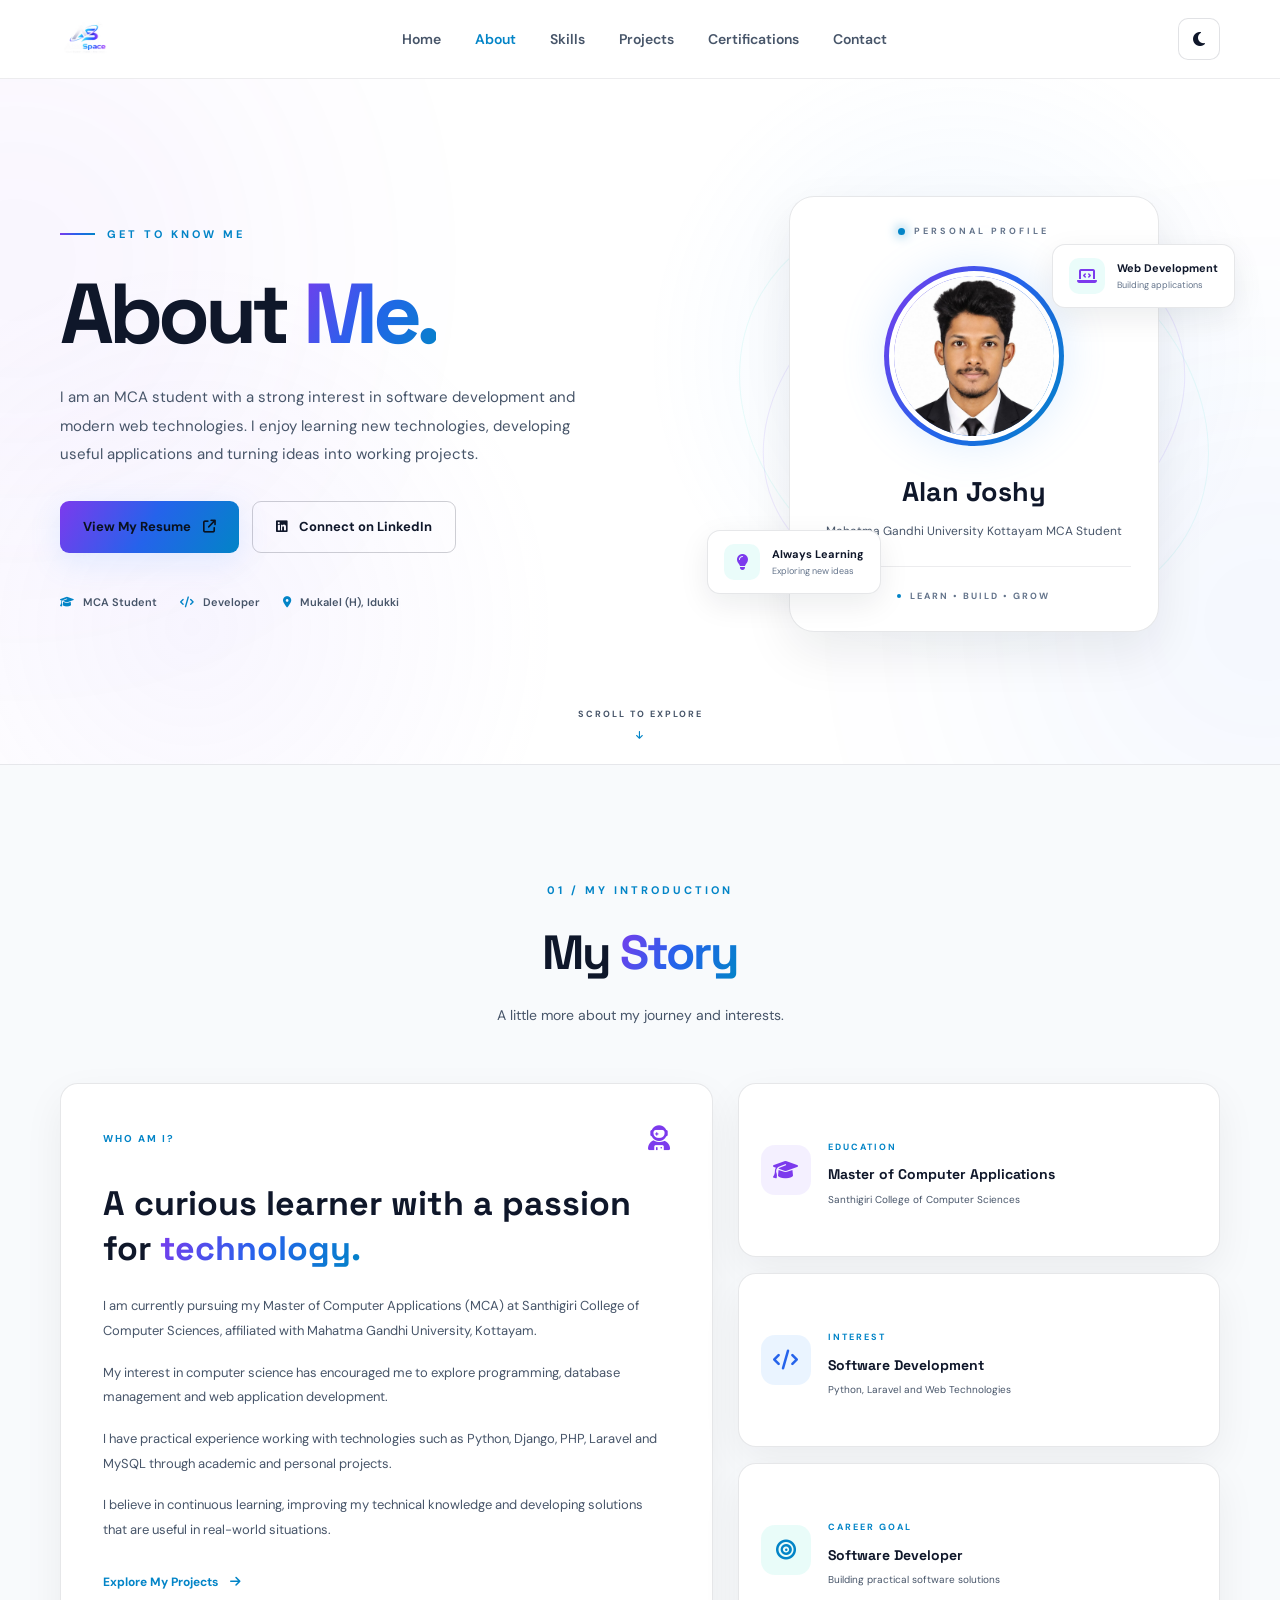
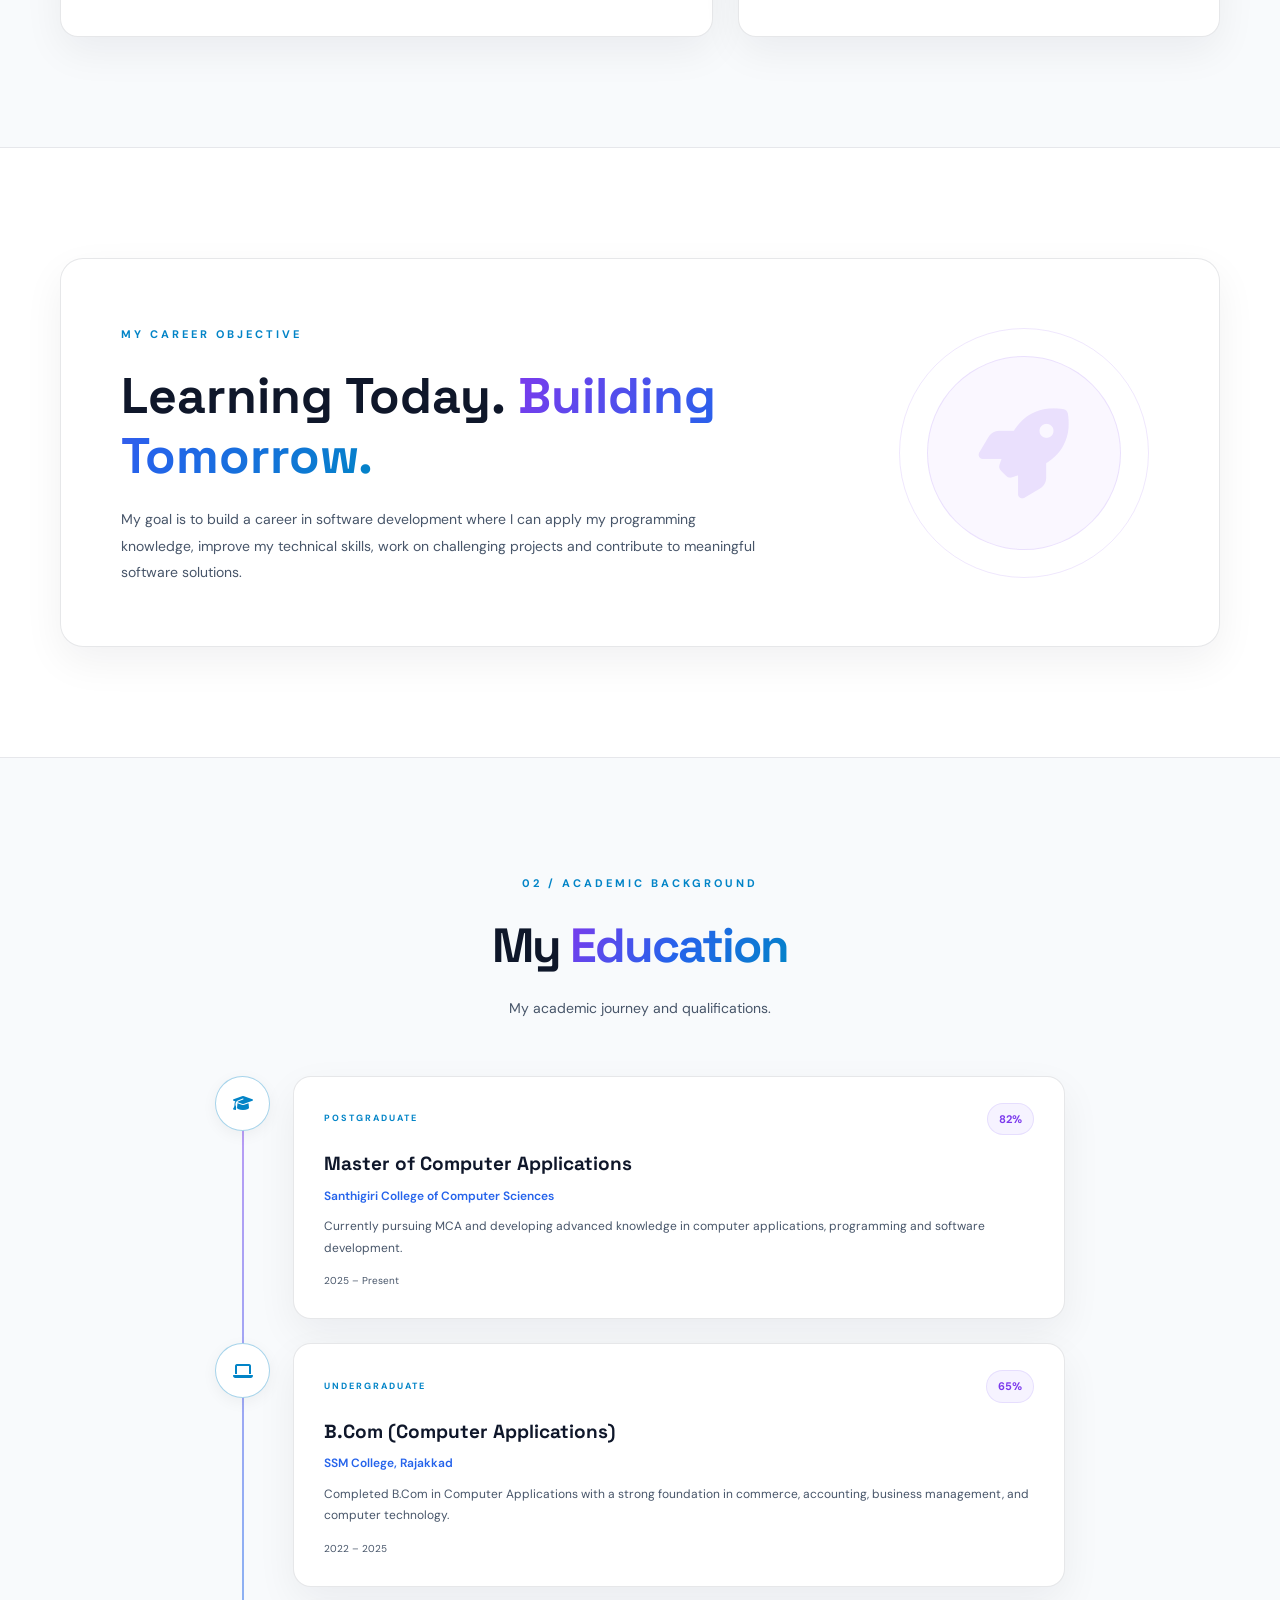
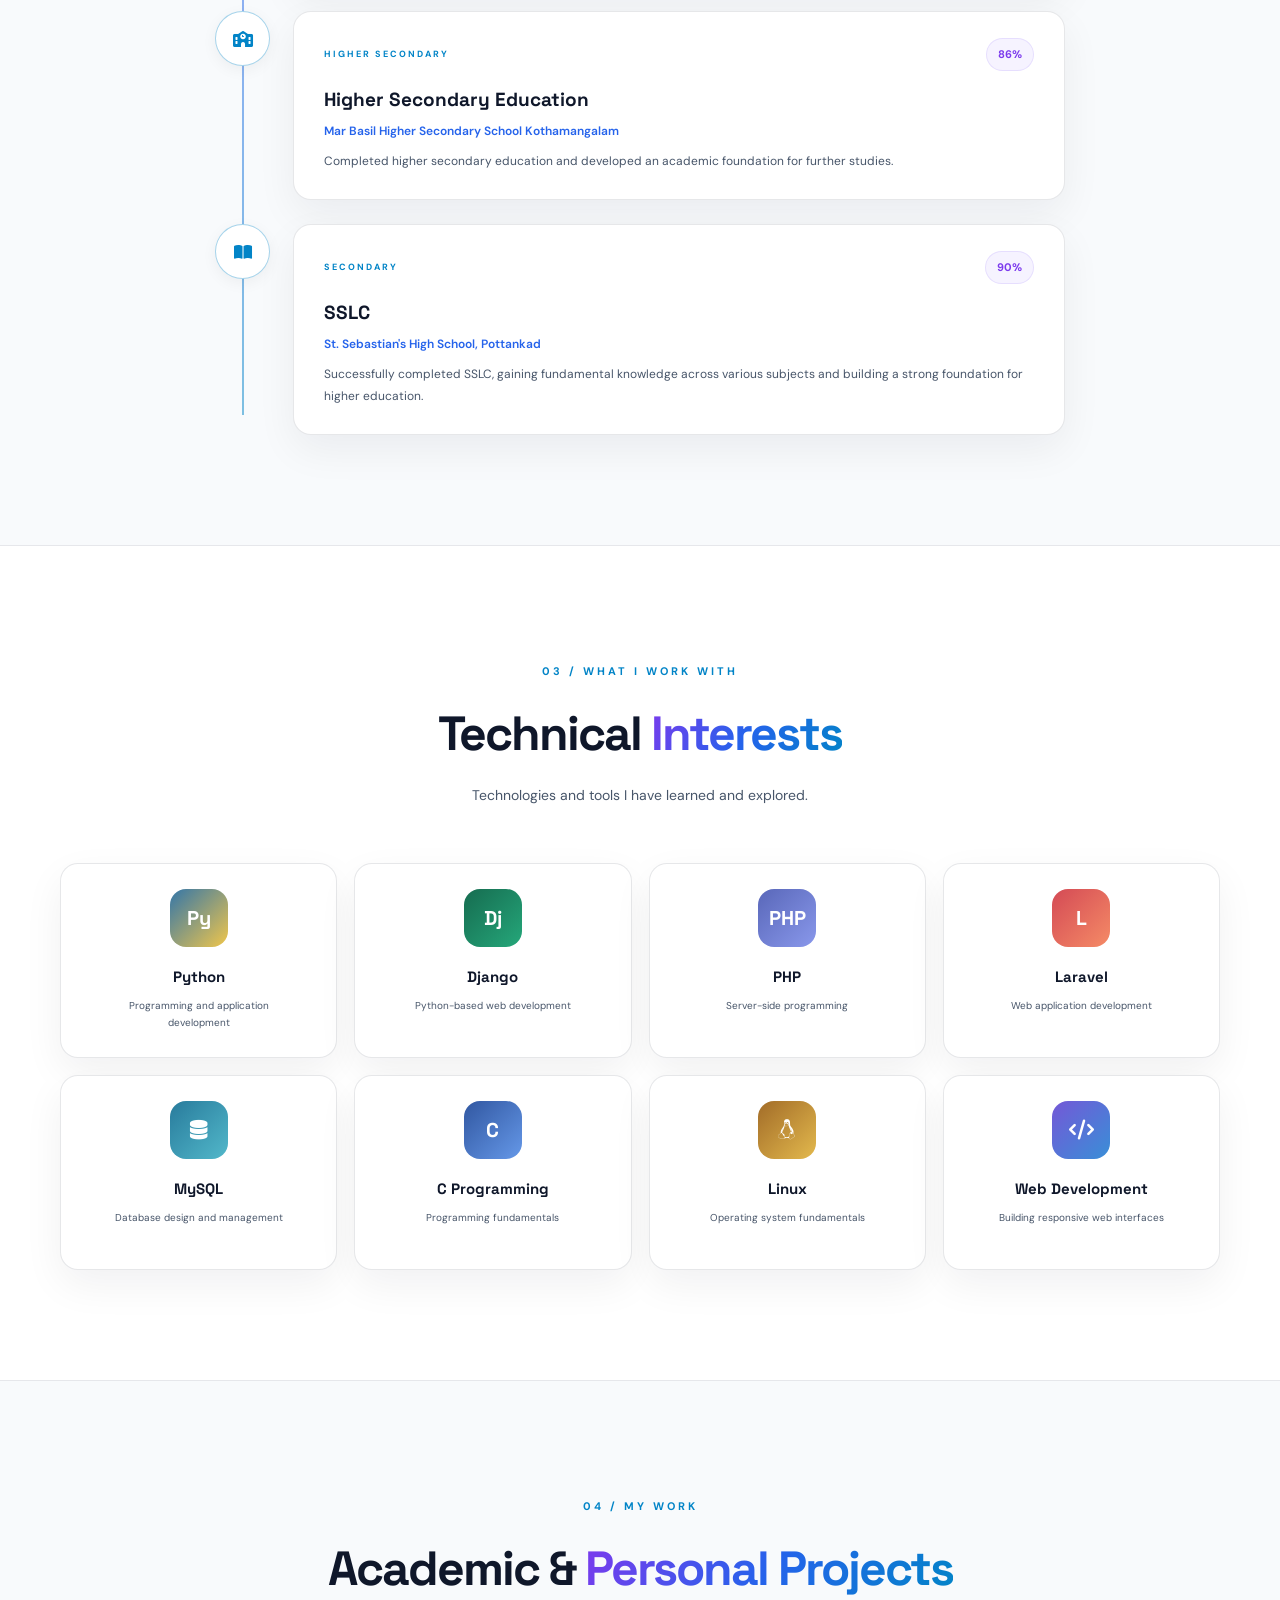
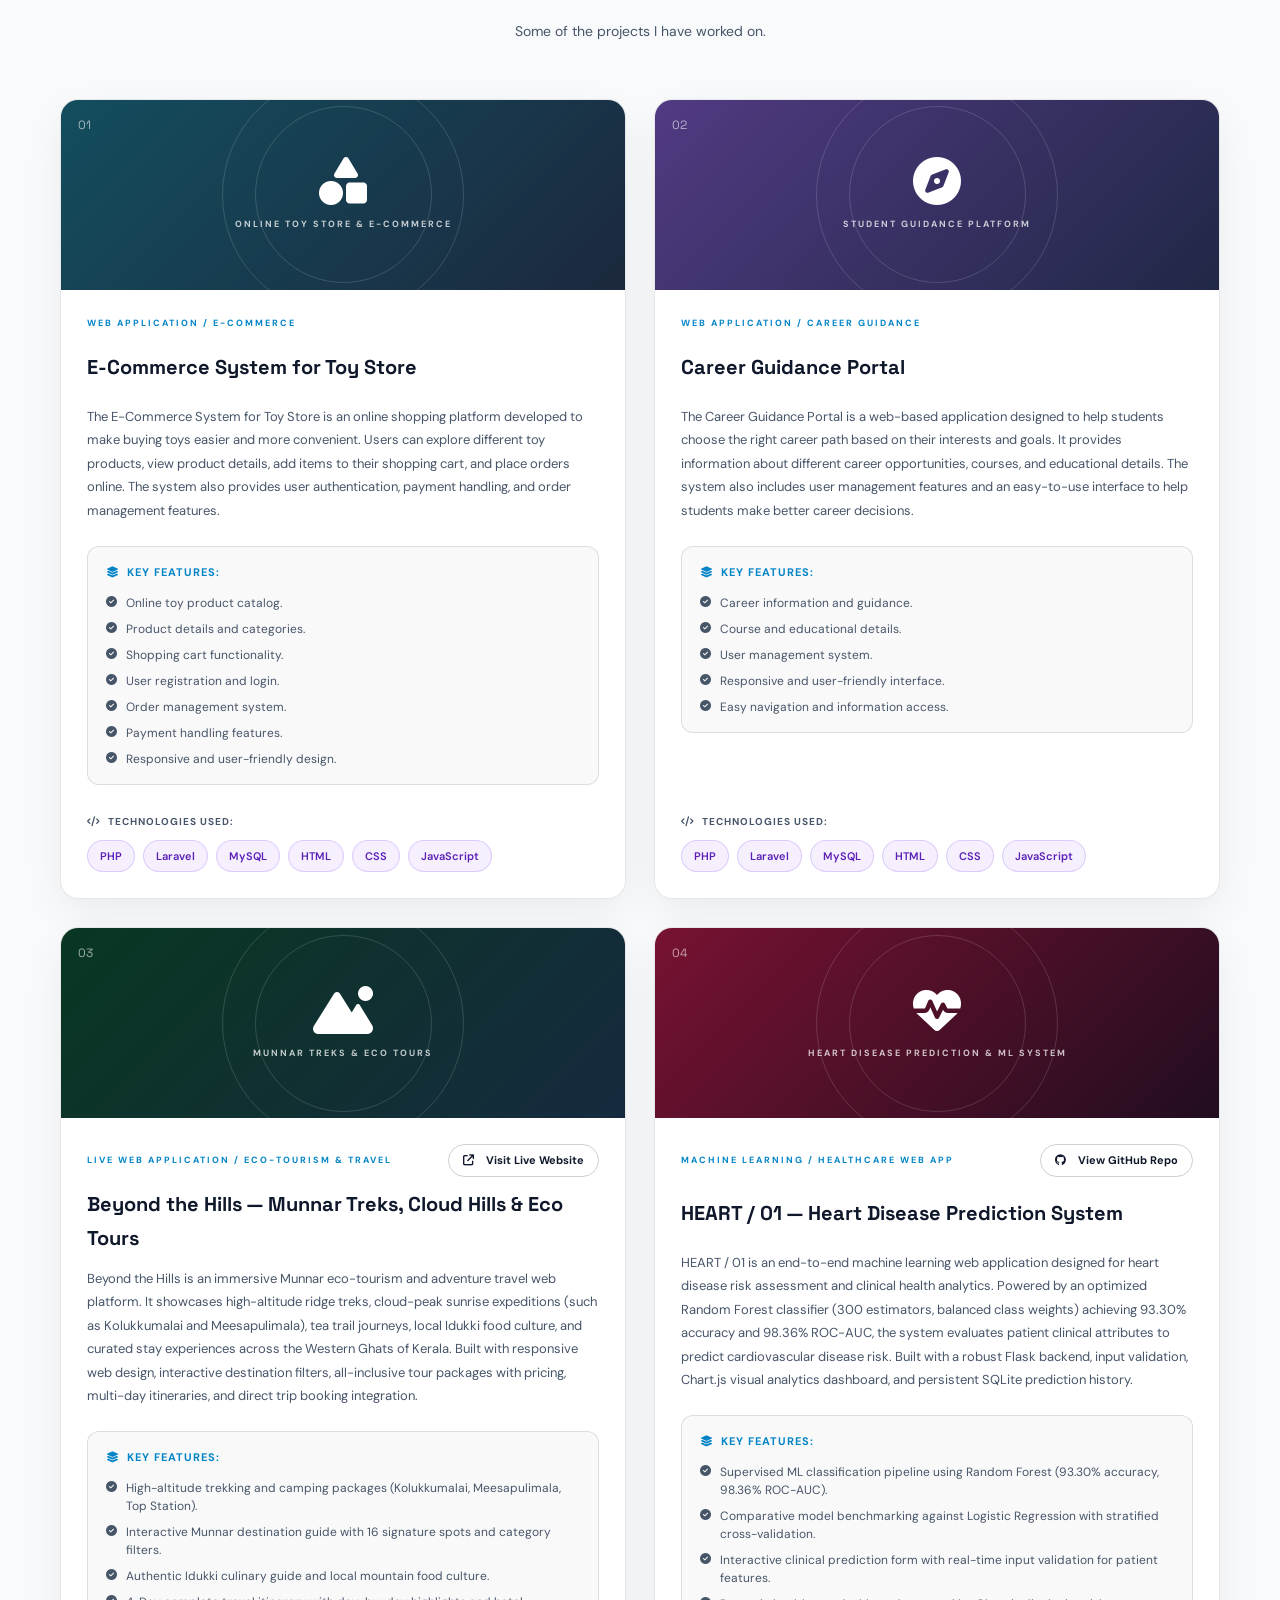
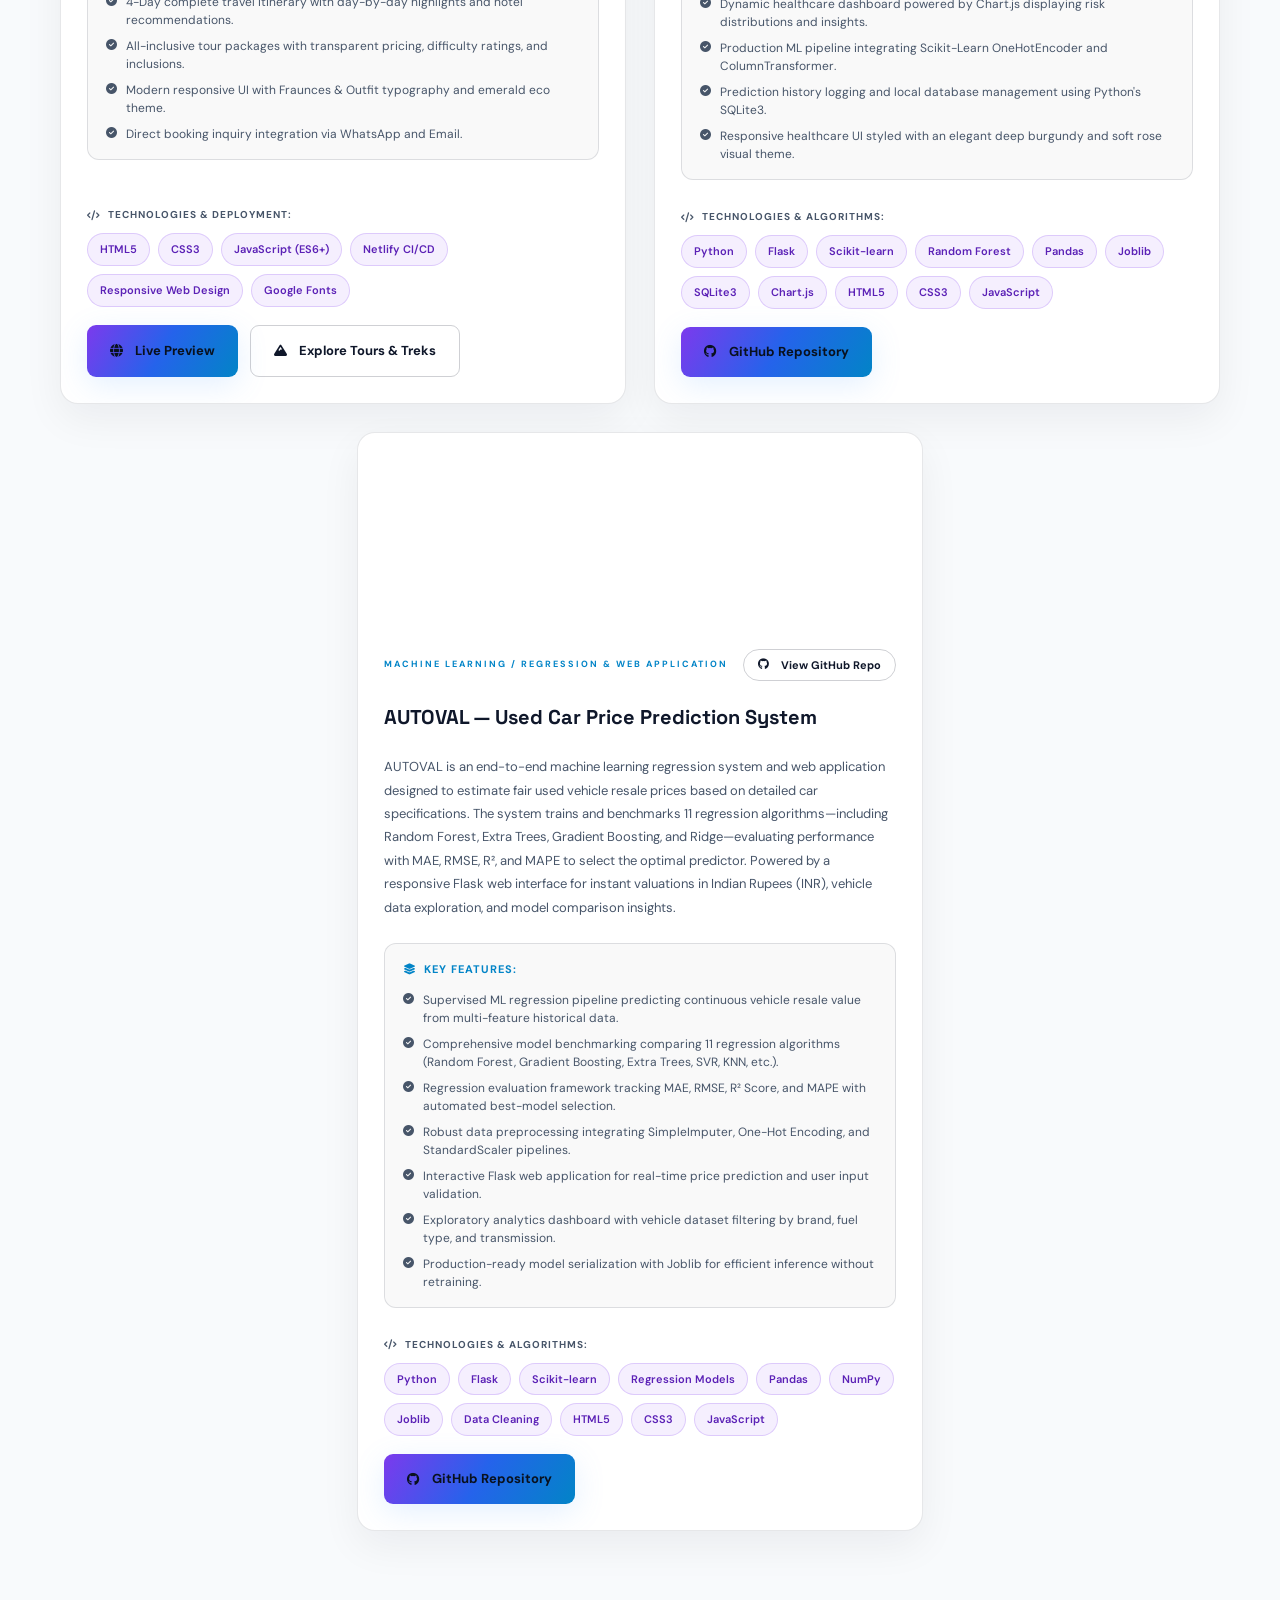
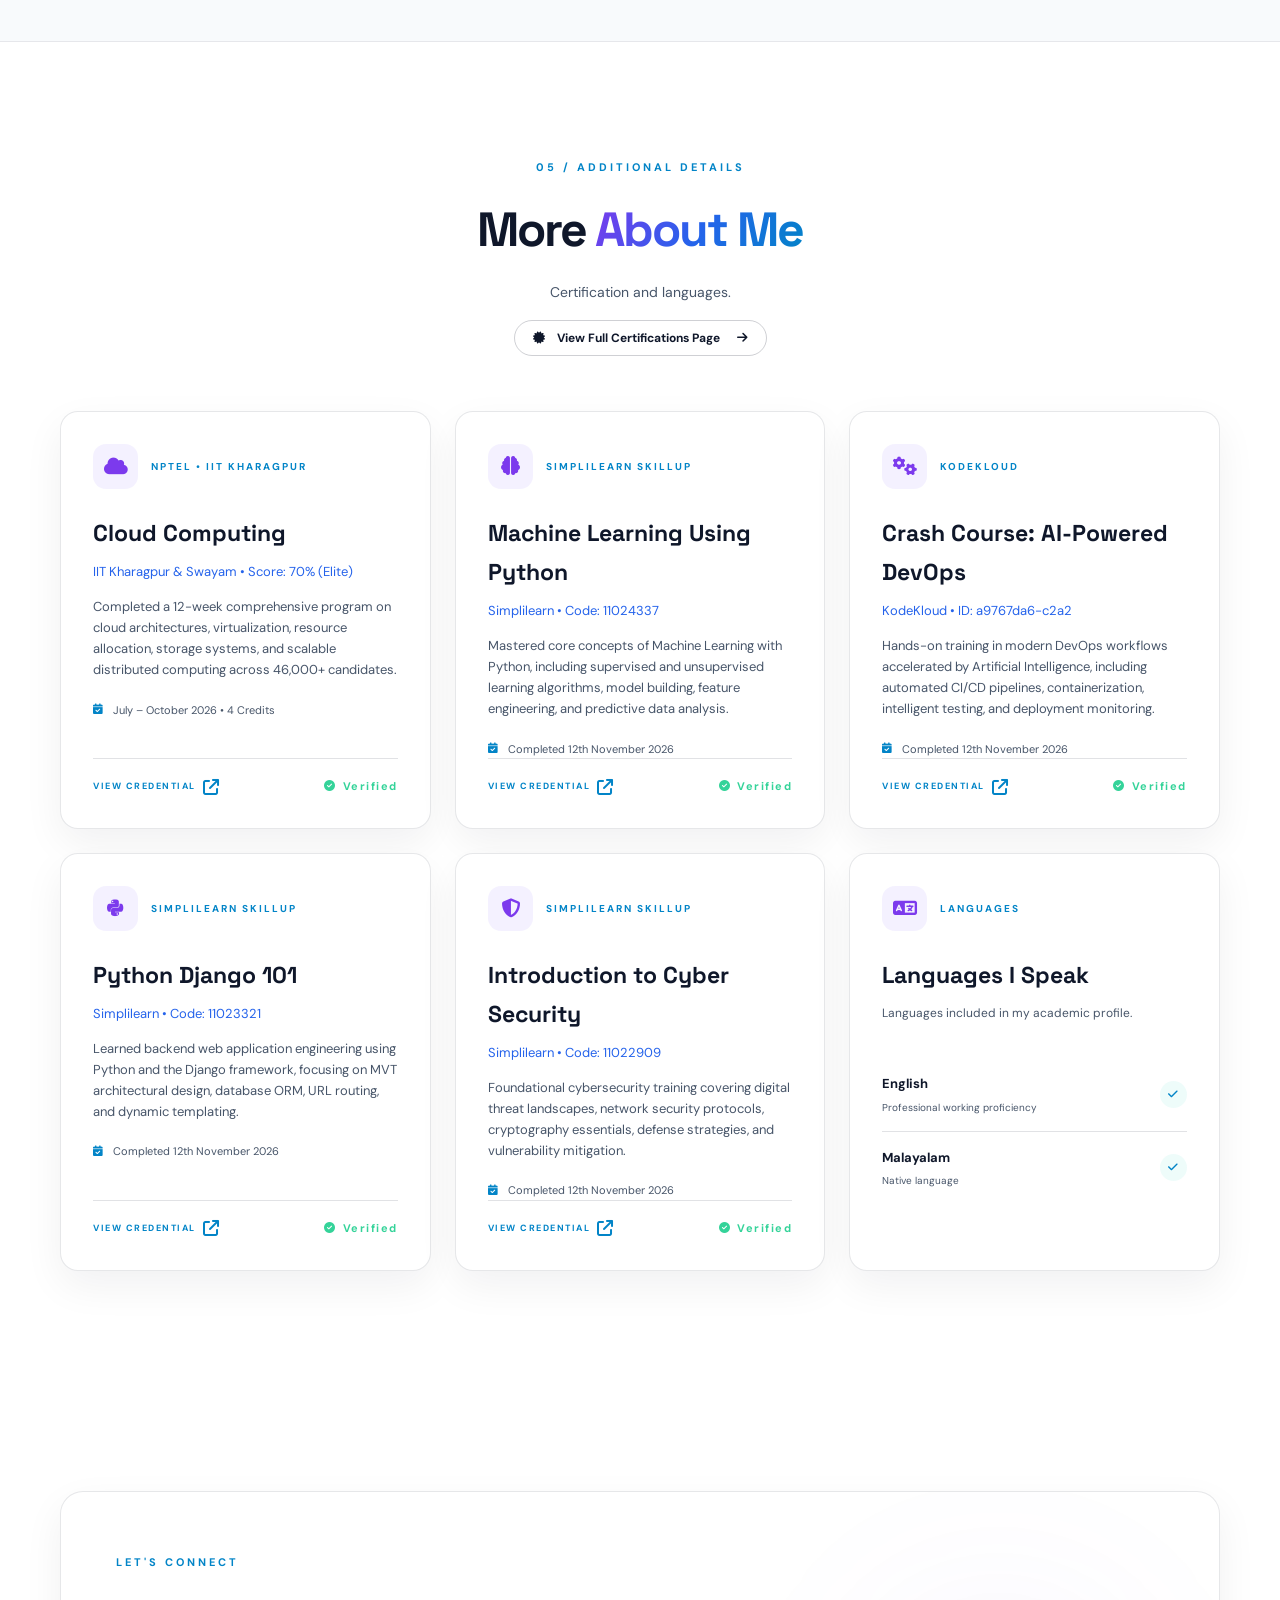
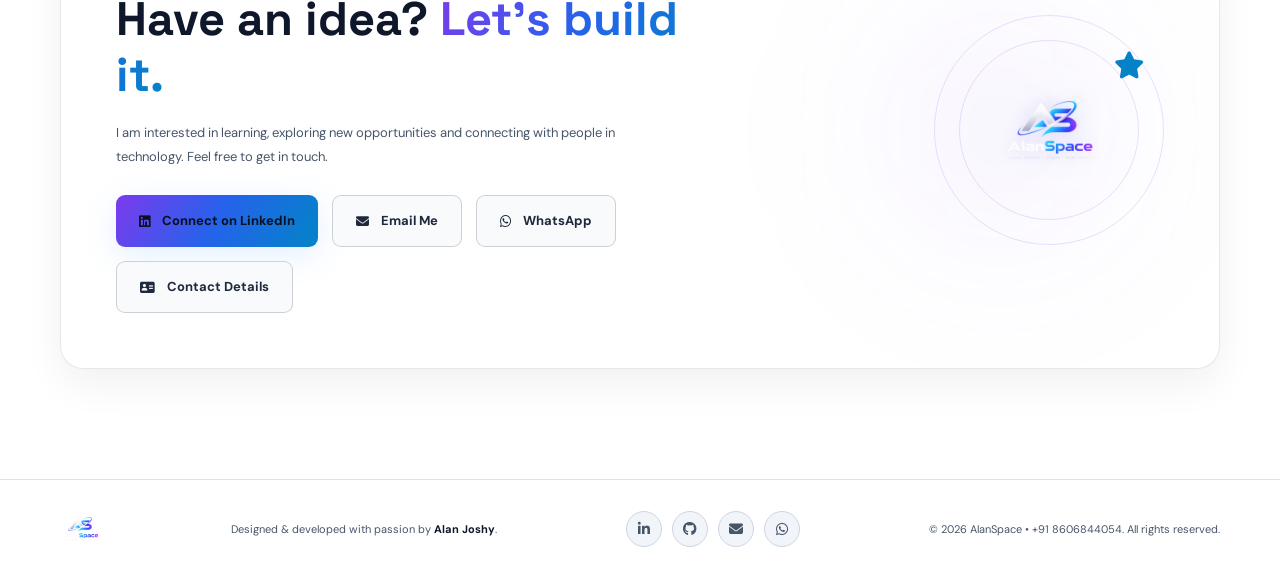
==== commit 069e4f96: "Describe what you changed" ====
--- a/about.html
+++ b/about.html
@@ -108,7 +108,7 @@
 
                     <div class="about-hero-actions">
 
-                        <a href="Assets/documents/Alan_Joshy_CV.pdf"    
+                        <a href="Assets/documents/ALAN_JOSHY_CVV1.pdf"    
 
                            class="btn btn-primary"
                            target="_blank"
